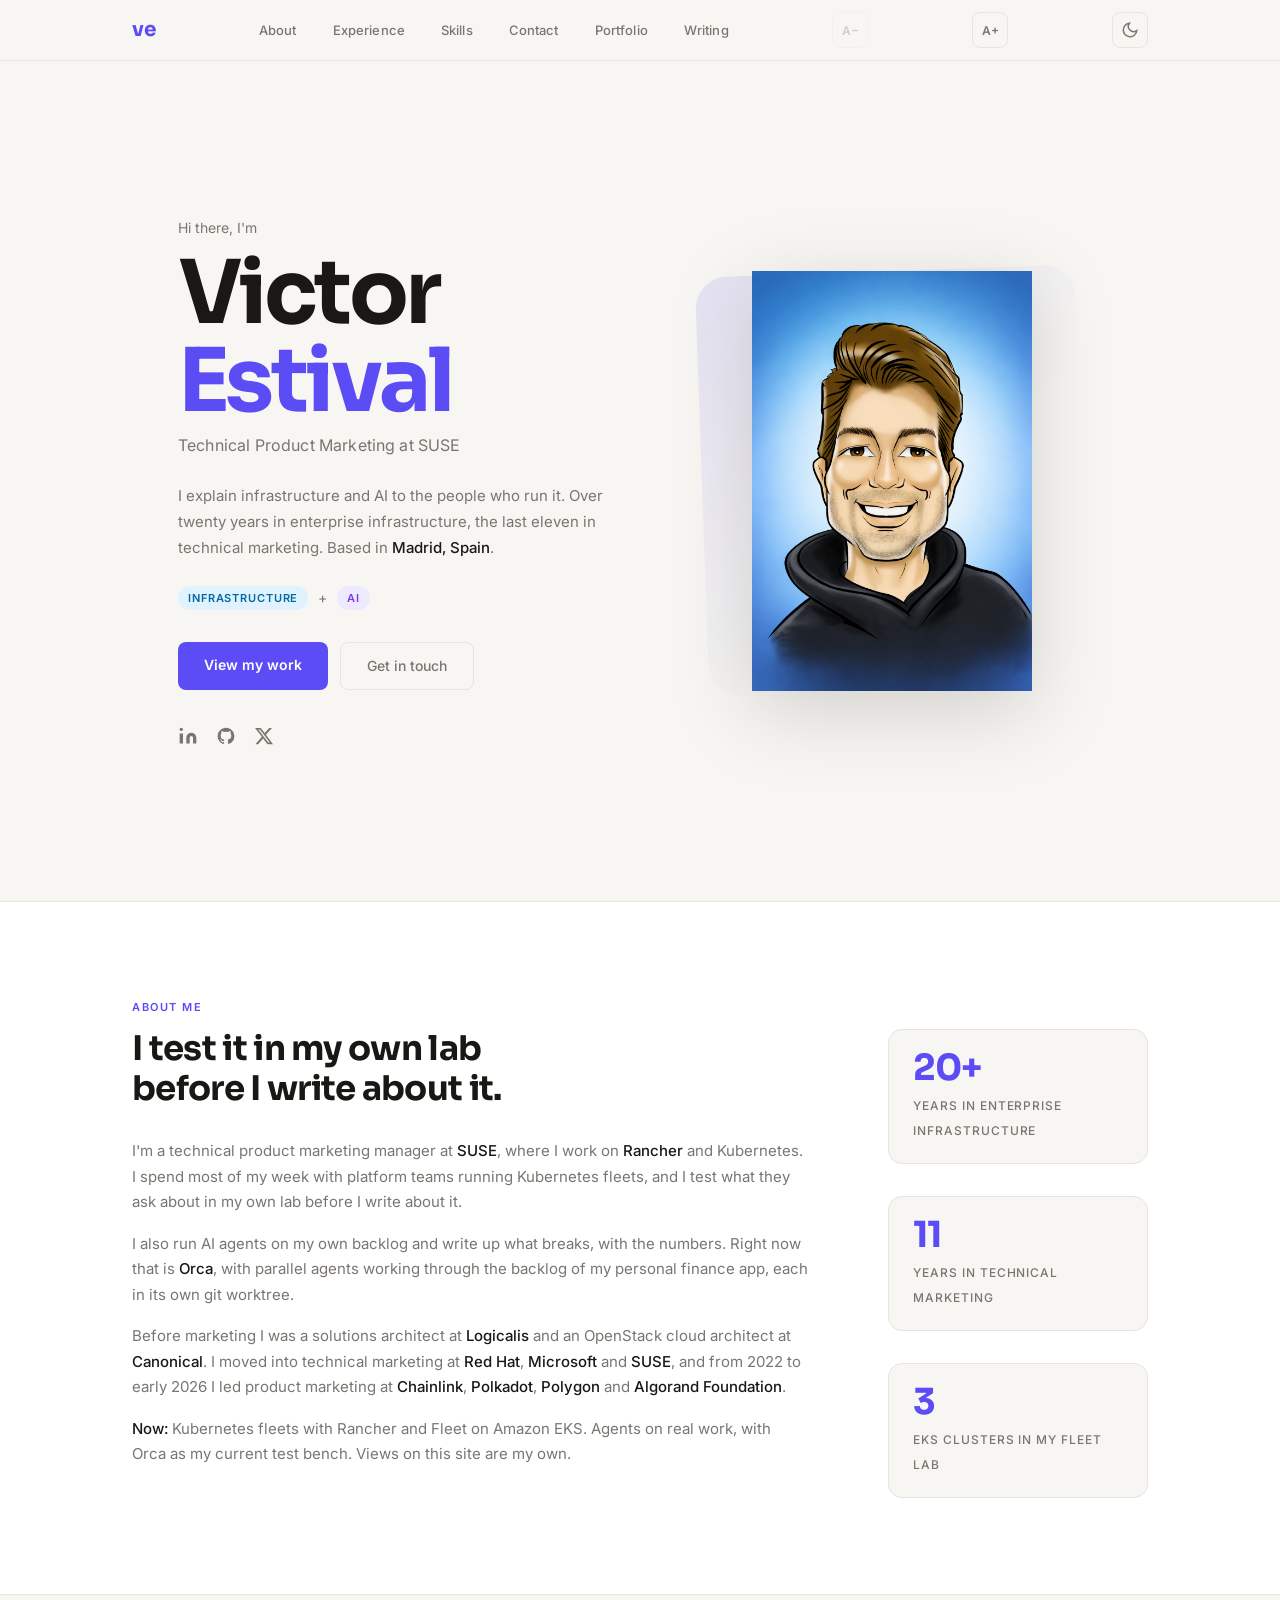
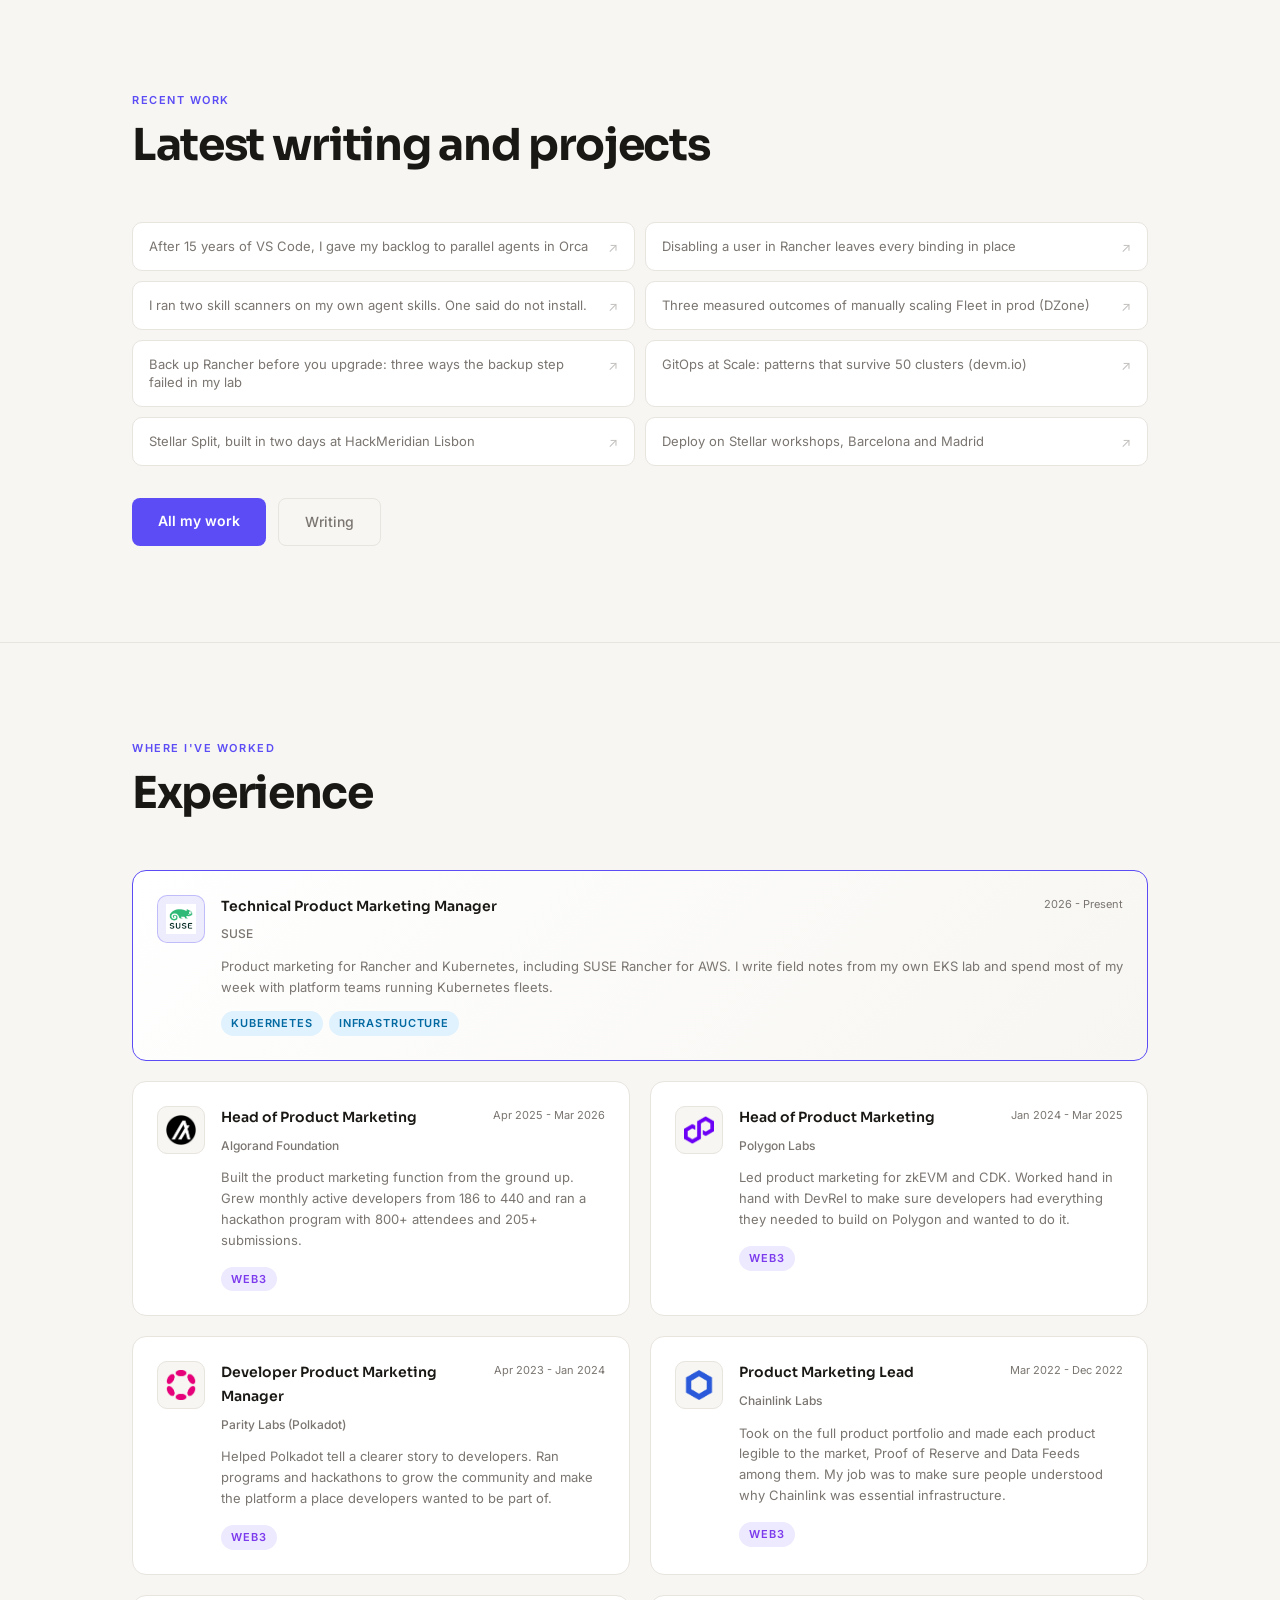
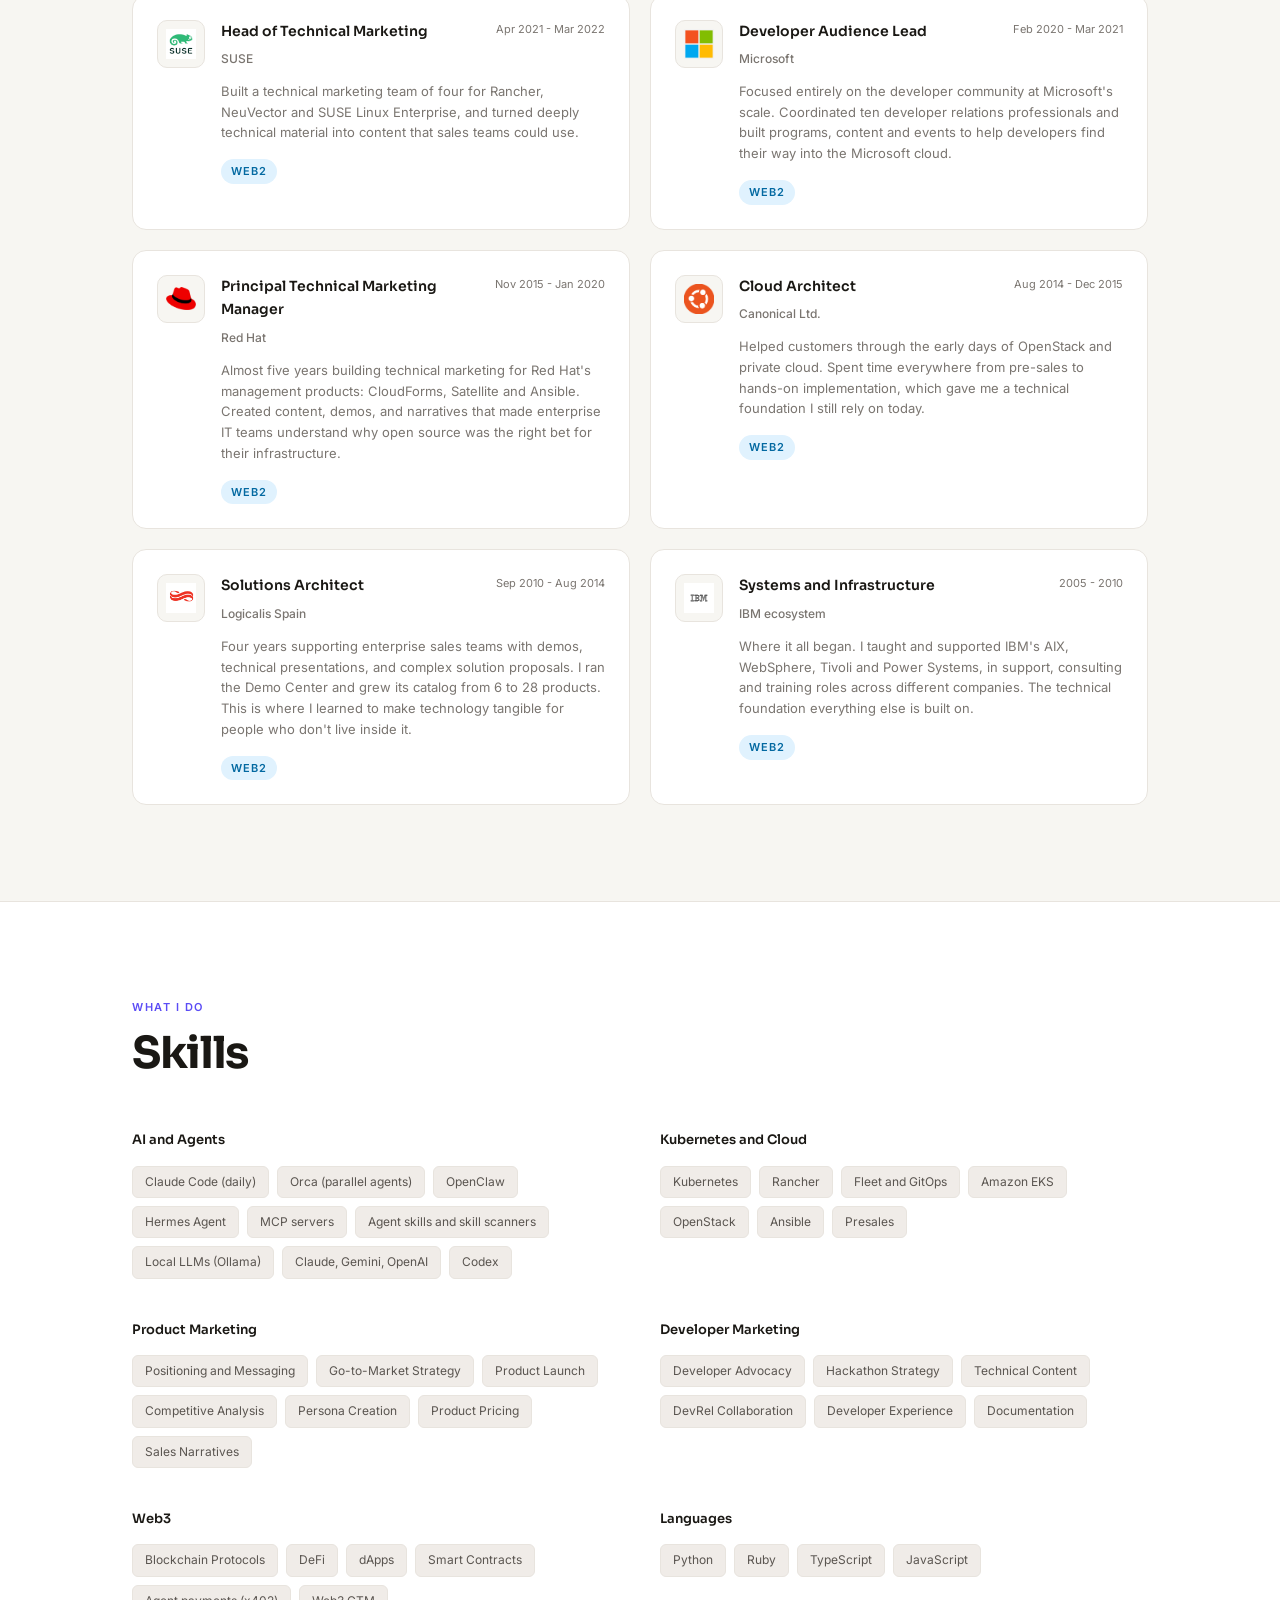
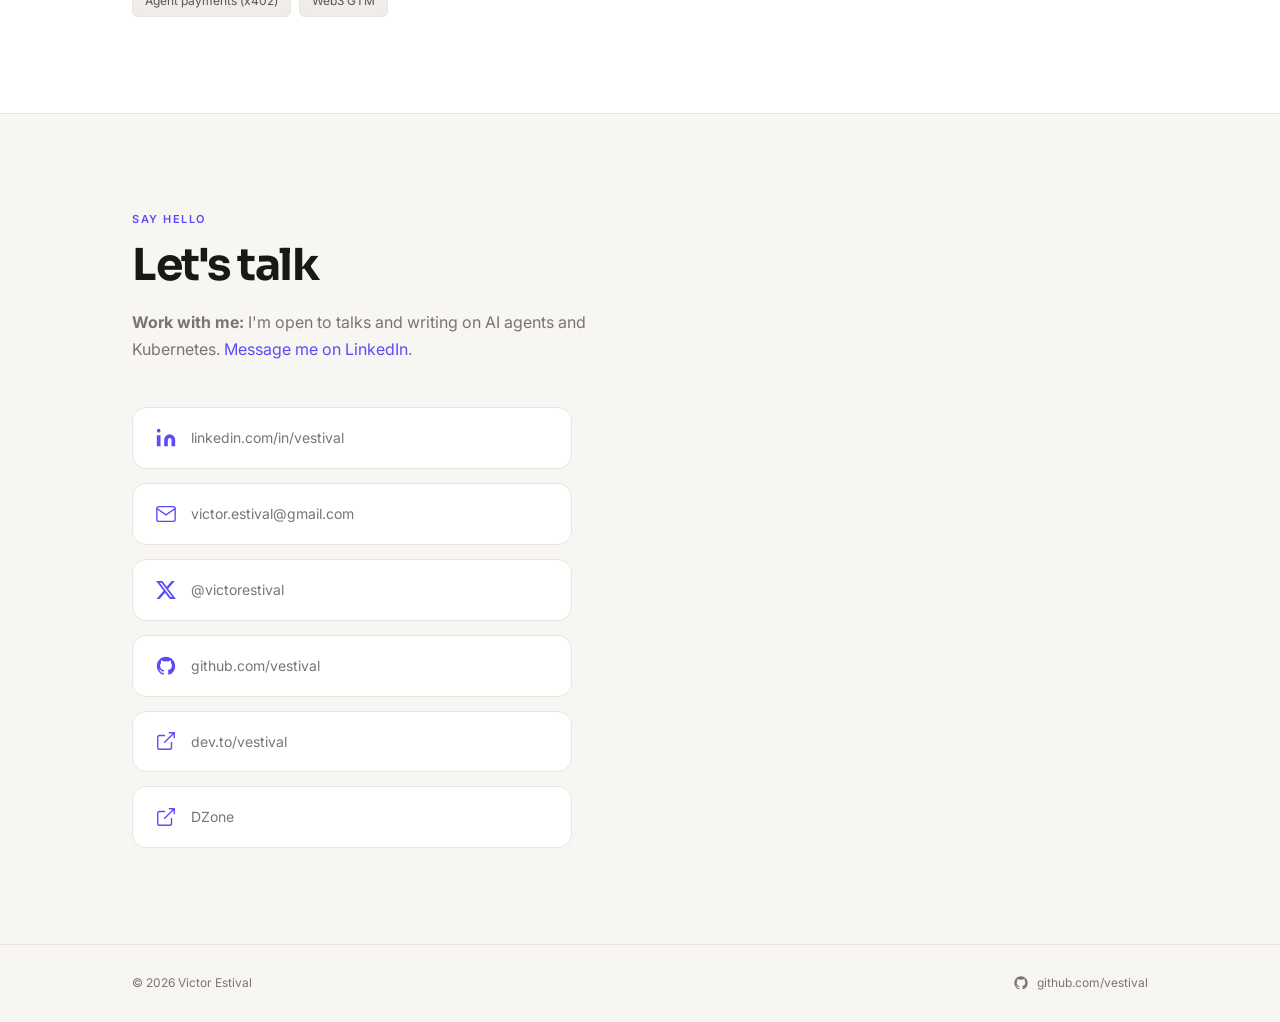
==== index.html @ 04a21288 "Restore the original design and change only the content index.html and portfolio.html go back to the" ====
<!DOCTYPE html>
<html lang="en" data-theme="light">
<head>
  <meta charset="UTF-8" />
  <meta name="viewport" content="width=device-width, initial-scale=1.0" />
  <title>Victor Estival: infrastructure and AI, explained</title>
  <meta name="description" content="I explain infrastructure and AI to the people who run it. Kubernetes fleets, AI agents on real work, and technical product marketing. Madrid." />
  <link rel="canonical" href="https://vestival.es/" />
  <meta property="og:type" content="website" />
  <meta property="og:site_name" content="Victor Estival" />
  <meta property="og:url" content="https://vestival.es/" />
  <meta property="og:title" content="Victor Estival: infrastructure and AI, explained" />
  <meta property="og:description" content="I explain infrastructure and AI to the people who run it. Kubernetes fleets, AI agents on real work, and technical product marketing." />
  <meta property="og:image" content="https://vestival.es/og.jpg" />
  <meta name="twitter:card" content="summary" />
  <meta name="twitter:site" content="@victorestival" />
  <meta name="twitter:creator" content="@victorestival" />
  <meta name="twitter:title" content="Victor Estival: infrastructure and AI, explained" />
  <meta name="twitter:description" content="I explain infrastructure and AI to the people who run it. Kubernetes fleets, AI agents on real work, and technical product marketing." />
  <meta name="twitter:image" content="https://vestival.es/og.jpg" />
  <link rel="alternate" type="application/rss+xml" title="Victor Estival, writing" href="https://vestival.es/feed.xml" />
  <link rel="preconnect" href="https://fonts.googleapis.com" />
  <link rel="preconnect" href="https://fonts.gstatic.com" crossorigin />
  <link href="https://fonts.googleapis.com/css2?family=Sora:wght@300;400;600;700&family=Inter:wght@300;400;500&display=swap" rel="stylesheet" />
  <link rel="icon" type="image/svg+xml" href="favicon.svg" />
  <link rel="stylesheet" href="style.css" />
  <script defer src="https://umami.vestival.es/script.js" data-website-id="8cd49a4f-4316-427f-9799-4610c2093880"></script>
</head>
<body>

  <!-- NAV -->
  <header>
    <nav class="container">
      <a href="/" class="nav-logo">ve</a>
      <ul>
        <li><a href="#about">About</a></li>
        <li><a href="#experience">Experience</a></li>
        <li><a href="#skills">Skills</a></li>
        <li><a href="#contact">Contact</a></li>
        <li><a href="portfolio.html">Portfolio</a></li>
        <li><a href="/writing/">Writing</a></li>
      </ul>
      <button class="font-toggle" id="fontDown" aria-label="Decrease font size">A−</button>
      <button class="font-toggle" id="fontUp" aria-label="Increase font size">A+</button>
      <button class="theme-toggle" id="themeToggle" aria-label="Toggle theme">
        <span class="icon-sun">
          <svg width="18" height="18" viewBox="0 0 24 24" fill="none" stroke="currentColor" stroke-width="2"><circle cx="12" cy="12" r="5"/><line x1="12" y1="1" x2="12" y2="3"/><line x1="12" y1="21" x2="12" y2="23"/><line x1="4.22" y1="4.22" x2="5.64" y2="5.64"/><line x1="18.36" y1="18.36" x2="19.78" y2="19.78"/><line x1="1" y1="12" x2="3" y2="12"/><line x1="21" y1="12" x2="23" y2="12"/><line x1="4.22" y1="19.78" x2="5.64" y2="18.36"/><line x1="18.36" y1="5.64" x2="19.78" y2="4.22"/></svg>
        </span>
        <span class="icon-moon">
          <svg width="18" height="18" viewBox="0 0 24 24" fill="none" stroke="currentColor" stroke-width="2"><path d="M21 12.79A9 9 0 1 1 11.21 3 7 7 0 0 0 21 12.79z"/></svg>
        </span>
      </button>
    </nav>
  </header>

  <!-- HERO -->
  <section id="hero">
    <div class="container hero-grid">
      <div class="hero-text">
        <p class="hero-greeting">Hi there, I'm</p>
        <h1>Victor<br><span>Estival</span></h1>
        <p class="hero-title">Technical Product Marketing at SUSE</p>
        <p class="hero-bio">
          I explain infrastructure and AI to the people who run it.
          Over twenty years in enterprise infrastructure, the last eleven in technical marketing.
          Based in <strong>Madrid, Spain</strong>.
        </p>
        <div class="hero-tags">
          <span class="pill web2">Infrastructure</span>
          <span class="pill-sep">+</span>
          <span class="pill web3">AI</span>
        </div>
        <div class="hero-cta">
          <a href="portfolio.html" class="btn-primary">View my work</a>
          <a href="#contact" class="btn-outline">Get in touch</a>
        </div>
        <div class="hero-social">
          <a href="https://www.linkedin.com/in/vestival" target="_blank" rel="noopener" aria-label="LinkedIn">
            <svg width="20" height="20" viewBox="0 0 24 24" fill="currentColor"><path d="M16 8a6 6 0 016 6v7h-4v-7a2 2 0 00-2-2 2 2 0 00-2 2v7h-4v-7a6 6 0 016-6zM2 9h4v12H2z"/><circle cx="4" cy="4" r="2"/></svg>
          </a>
          <a href="https://github.com/vestival" target="_blank" rel="noopener" aria-label="GitHub">
            <svg width="20" height="20" viewBox="0 0 24 24" fill="currentColor"><path d="M12 2C6.477 2 2 6.484 2 12.017c0 4.425 2.865 8.18 6.839 9.504.5.092.682-.217.682-.483 0-.237-.008-.868-.013-1.703-2.782.605-3.369-1.343-3.369-1.343-.454-1.158-1.11-1.466-1.11-1.466-.908-.62.069-.608.069-.608 1.003.07 1.531 1.032 1.531 1.032.892 1.53 2.341 1.088 2.91.832.092-.647.35-1.088.636-1.338-2.22-.253-4.555-1.113-4.555-4.951 0-1.093.39-1.988 1.029-2.688-.103-.253-.446-1.272.098-2.65 0 0 .84-.27 2.75 1.026A9.564 9.564 0 0112 6.844a9.59 9.59 0 012.504.337c1.909-1.296 2.747-1.027 2.747-1.027.546 1.379.202 2.398.1 2.651.64.7 1.028 1.595 1.028 2.688 0 3.848-2.339 4.695-4.566 4.943.359.309.678.92.678 1.855 0 1.338-.012 2.419-.012 2.747 0 .268.18.58.688.482A10.02 10.02 0 0022 12.017C22 6.484 17.522 2 12 2z"/></svg>
          </a>
          <a href="https://x.com/victorestival" target="_blank" rel="noopener" aria-label="Twitter/X">
            <svg width="20" height="20" viewBox="0 0 24 24" fill="currentColor"><path d="M18.244 2.25h3.308l-7.227 8.26 8.502 11.24H16.17l-5.214-6.817L4.99 21.75H1.68l7.73-8.835L1.254 2.25H8.08l4.713 6.231zm-1.161 17.52h1.833L7.084 4.126H5.117z"/></svg>
          </a>
        </div>
      </div>
      <div class="hero-image">
        <div class="avatar-wrap">
          <img src="victor.png" alt="Victor Estival illustration" />
        </div>
      </div>
    </div>
  </section>

  <!-- ABOUT -->
  <section id="about">
    <div class="container">
      <p class="section-label">About me</p>
      <div class="about-grid">
        <div class="about-main">
          <h2>I test it in my own lab<br>before I write about it.</h2>
          <p>
            I'm a technical product marketing manager at <strong>SUSE</strong>, where I work on
            <strong>Rancher</strong> and Kubernetes. I spend most of my week with platform teams running
            Kubernetes fleets, and I test what they ask about in my own lab before I write about it.
          </p>
          <p>
            I also run AI agents on my own backlog and write up what breaks, with the numbers. Right now
            that is <strong>Orca</strong>, with parallel agents working through the backlog of my personal
            finance app, each in its own git worktree.
          </p>
          <p>
            Before marketing I was a solutions architect at <strong>Logicalis</strong> and an OpenStack cloud
            architect at <strong>Canonical</strong>. I moved into technical marketing at <strong>Red Hat</strong>,
            <strong>Microsoft</strong> and <strong>SUSE</strong>, and from 2022 to early 2026 I led product marketing
            at <strong>Chainlink</strong>, <strong>Polkadot</strong>, <strong>Polygon</strong> and
            <strong>Algorand Foundation</strong>.
          </p>
          <p>
            <strong>Now:</strong> Kubernetes fleets with Rancher and Fleet on Amazon EKS. Agents on real work,
            with Orca as my current test bench. Views on this site are my own.
          </p>
        </div>
        <div class="about-numbers">
          <div class="number-card">
            <span class="big-num">20+</span>
            <span class="num-label">Years in enterprise infrastructure</span>
          </div>
          <div class="number-card">
            <span class="big-num">11</span>
            <span class="num-label">Years in technical marketing</span>
          </div>
          <div class="number-card">
            <span class="big-num">3</span>
            <span class="num-label">EKS clusters in my Fleet lab</span>
          </div>
        </div>
      </div>
    </div>
  </section>

  <!-- LATEST WORK -->
  <section id="latest" style="border-bottom: 1px solid var(--border);">
    <div class="container">
      <p class="section-label">Recent work</p>
      <h2 class="section-heading">Latest writing and projects</h2>
      <ul class="article-list">
        <li class="article-item">
          <a href="https://dev.to/vestival/after-15-years-of-vs-code-i-gave-my-backlog-to-parallel-agents-in-orca-2e45" target="_blank" rel="noopener">
            After 15 years of VS Code, I gave my backlog to parallel agents in Orca
            <span class="article-arrow">↗</span>
          </a>
        </li>
        <li class="article-item">
          <a href="https://dev.to/vestival/disabling-a-user-in-rancher-leaves-every-binding-in-place-remove-the-membership-if-you-mean-12c4" target="_blank" rel="noopener">
            Disabling a user in Rancher leaves every binding in place
            <span class="article-arrow">↗</span>
          </a>
        </li>
        <li class="article-item">
          <a href="https://dev.to/vestival/i-ran-two-skill-scanners-on-my-own-agent-skills-one-said-do-not-install-59hk" target="_blank" rel="noopener">
            I ran two skill scanners on my own agent skills. One said do not install.
            <span class="article-arrow">↗</span>
          </a>
        </li>
        <li class="article-item">
          <a href="https://dzone.com/articles/measured-outcomes-manually-scaling-fleet-prod" target="_blank" rel="noopener">
            Three measured outcomes of manually scaling Fleet in prod (DZone)
            <span class="article-arrow">↗</span>
          </a>
        </li>
        <li class="article-item">
          <a href="https://dev.to/vestival/back-up-rancher-before-you-upgrade-three-ways-the-backup-step-failed-in-my-2152-lab-5hih" target="_blank" rel="noopener">
            Back up Rancher before you upgrade: three ways the backup step failed in my lab
            <span class="article-arrow">↗</span>
          </a>
        </li>
        <li class="article-item">
          <a href="https://devm.io/devops/gitops-scale-kubernetes" target="_blank" rel="noopener">
            GitOps at Scale: patterns that survive 50 clusters (devm.io)
            <span class="article-arrow">↗</span>
          </a>
        </li>
        <li class="article-item">
          <a href="https://stellar-split-site.vercel.app" target="_blank" rel="noopener">
            Stellar Split, built in two days at HackMeridian Lisbon
            <span class="article-arrow">↗</span>
          </a>
        </li>
        <li class="article-item">
          <a href="https://github.com/vestival/stellar-workshop-spain" target="_blank" rel="noopener">
            Deploy on Stellar workshops, Barcelona and Madrid
            <span class="article-arrow">↗</span>
          </a>
        </li>
      </ul>
      <div class="hero-cta" style="margin: 32px 0 0;">
        <a href="portfolio.html" class="btn-primary">All my work</a>
        <a href="/writing/" class="btn-outline">Writing</a>
      </div>
    </div>
  </section>

  <!-- EXPERIENCE -->
  <section id="experience">
    <div class="container">
      <p class="section-label">Where I've worked</p>
      <h2 class="section-heading">Experience</h2>

      <div class="exp-grid">

        <!-- Current role -->
        <div class="exp-card exp-card--fractional">
          <div class="exp-logo">
            <img src="logos/suse.png" alt="SUSE"
              onerror="this.style.display='none';this.nextElementSibling.style.display='flex'" loading="lazy"/>
            <div class="logo-fb" style="display:none">SU</div>
          </div>
          <div class="exp-body">
            <div class="exp-top">
              <div>
                <h3>Technical Product Marketing Manager</h3>
                <span class="exp-company">SUSE</span>
              </div>
              <span class="exp-date">2026 - Present</span>
            </div>
            <p>Product marketing for Rancher and Kubernetes, including SUSE Rancher for AWS. I write field notes from my own EKS lab and spend most of my week with platform teams running Kubernetes fleets.</p>
            <div class="pill-row">
              <span class="pill web2">Kubernetes</span>
              <span class="pill web2">Infrastructure</span>
            </div>
          </div>
        </div>

        <!-- Web3 row 1 -->
        <div class="exp-card">
          <div class="exp-logo">
            <img src="logos/algorand.png" alt="Algorand Foundation"
              onerror="this.style.display='none';this.nextElementSibling.style.display='flex'" loading="lazy"/>
            <div class="logo-fb" style="display:none">AF</div>
          </div>
          <div class="exp-body">
            <div class="exp-top">
              <div>
                <h3>Head of Product Marketing</h3>
                <span class="exp-company">Algorand Foundation</span>
              </div>
              <span class="exp-date">Apr 2025 - Mar 2026</span>
            </div>
            <p>Built the product marketing function from the ground up. Grew monthly active developers from 186 to 440 and ran a hackathon program with 800+ attendees and 205+ submissions.</p>
            <span class="pill web3">Web3</span>
          </div>
        </div>

        <div class="exp-card">
          <div class="exp-logo">
            <img src="logos/polygon.png" alt="Polygon Labs"
              onerror="this.style.display='none';this.nextElementSibling.style.display='flex'" loading="lazy"/>
            <div class="logo-fb" style="display:none">PL</div>
          </div>
          <div class="exp-body">
            <div class="exp-top">
              <div>
                <h3>Head of Product Marketing</h3>
                <span class="exp-company">Polygon Labs</span>
              </div>
              <span class="exp-date">Jan 2024 - Mar 2025</span>
            </div>
            <p>Led product marketing for zkEVM and CDK. Worked hand in hand with DevRel to make sure developers had everything they needed to build on Polygon and wanted to do it.</p>
            <span class="pill web3">Web3</span>
          </div>
        </div>

        <!-- Web3 row 2 -->
        <div class="exp-card">
          <div class="exp-logo">
            <img src="logos/polkadot.png" alt="Parity Labs"
              onerror="this.style.display='none';this.nextElementSibling.style.display='flex'" loading="lazy"/>
            <div class="logo-fb" style="display:none">PK</div>
          </div>
          <div class="exp-body">
            <div class="exp-top">
              <div>
                <h3>Developer Product Marketing Manager</h3>
                <span class="exp-company">Parity Labs (Polkadot)</span>
              </div>
              <span class="exp-date">Apr 2023 - Jan 2024</span>
            </div>
            <p>Helped Polkadot tell a clearer story to developers. Ran programs and hackathons to grow the community and make the platform a place developers wanted to be part of.</p>
            <span class="pill web3">Web3</span>
          </div>
        </div>

        <div class="exp-card">
          <div class="exp-logo">
            <img src="logos/chainlink.png" alt="Chainlink Labs"
              onerror="this.style.display='none';this.nextElementSibling.style.display='flex'" loading="lazy"/>
            <div class="logo-fb" style="display:none">CL</div>
          </div>
          <div class="exp-body">
            <div class="exp-top">
              <div>
                <h3>Product Marketing Lead</h3>
                <span class="exp-company">Chainlink Labs</span>
              </div>
              <span class="exp-date">Mar 2022 - Dec 2022</span>
            </div>
            <p>Took on the full product portfolio and made each product legible to the market, Proof of Reserve and Data Feeds among them. My job was to make sure people understood why Chainlink was essential infrastructure.</p>
            <span class="pill web3">Web3</span>
          </div>
        </div>

        <!-- Web2 row 1 -->
        <div class="exp-card">
          <div class="exp-logo">
            <img src="logos/suse.png" alt="SUSE"
              onerror="this.style.display='none';this.nextElementSibling.style.display='flex'" loading="lazy"/>
            <div class="logo-fb" style="display:none">SU</div>
          </div>
          <div class="exp-body">
            <div class="exp-top">
              <div>
                <h3>Head of Technical Marketing</h3>
                <span class="exp-company">SUSE</span>
              </div>
              <span class="exp-date">Apr 2021 - Mar 2022</span>
            </div>
            <p>Built a technical marketing team of four for Rancher, NeuVector and SUSE Linux Enterprise, and turned deeply technical material into content that sales teams could use.</p>
            <span class="pill web2">Web2</span>
          </div>
        </div>

        <div class="exp-card">
          <div class="exp-logo">
            <img src="logos/microsoft.png" alt="Microsoft"
              onerror="this.style.display='none';this.nextElementSibling.style.display='flex'" loading="lazy"/>
            <div class="logo-fb" style="display:none">MS</div>
          </div>
          <div class="exp-body">
            <div class="exp-top">
              <div>
                <h3>Developer Audience Lead</h3>
                <span class="exp-company">Microsoft</span>
              </div>
              <span class="exp-date">Feb 2020 - Mar 2021</span>
            </div>
            <p>Focused entirely on the developer community at Microsoft's scale. Coordinated ten developer relations professionals and built programs, content and events to help developers find their way into the Microsoft cloud.</p>
            <span class="pill web2">Web2</span>
          </div>
        </div>

        <!-- Web2 row 2 -->
        <div class="exp-card">
          <div class="exp-logo">
            <img src="logos/redhat.png" alt="Red Hat"
              onerror="this.style.display='none';this.nextElementSibling.style.display='flex'" loading="lazy"/>
            <div class="logo-fb" style="display:none">RH</div>
          </div>
          <div class="exp-body">
            <div class="exp-top">
              <div>
                <h3>Principal Technical Marketing Manager</h3>
                <span class="exp-company">Red Hat</span>
              </div>
              <span class="exp-date">Nov 2015 - Jan 2020</span>
            </div>
            <p>Almost five years building technical marketing for Red Hat's management products: CloudForms, Satellite and Ansible. Created content, demos, and narratives that made enterprise IT teams understand why open source was the right bet for their infrastructure.</p>
            <span class="pill web2">Web2</span>
          </div>
        </div>

        <div class="exp-card">
          <div class="exp-logo">
            <img src="logos/canonical.png" alt="Canonical"
              onerror="this.style.display='none';this.nextElementSibling.style.display='flex'" loading="lazy"/>
            <div class="logo-fb" style="display:none">CA</div>
          </div>
          <div class="exp-body">
            <div class="exp-top">
              <div>
                <h3>Cloud Architect</h3>
                <span class="exp-company">Canonical Ltd.</span>
              </div>
              <span class="exp-date">Aug 2014 - Dec 2015</span>
            </div>
            <p>Helped customers through the early days of OpenStack and private cloud. Spent time everywhere from pre-sales to hands-on implementation, which gave me a technical foundation I still rely on today.</p>
            <span class="pill web2">Web2</span>
          </div>
        </div>

        <!-- Logicalis card -->
        <div class="exp-card">
          <div class="exp-logo">
            <img src="logos/logicalis.png" alt="Logicalis"
              onerror="this.style.display='none';this.nextElementSibling.style.display='flex'" loading="lazy"/>
            <div class="logo-fb" style="display:none">LG</div>
          </div>
          <div class="exp-body">
            <div class="exp-top">
              <div>
                <h3>Solutions Architect</h3>
                <span class="exp-company">Logicalis Spain</span>
              </div>
              <span class="exp-date">Sep 2010 - Aug 2014</span>
            </div>
            <p>Four years supporting enterprise sales teams with demos, technical presentations, and complex solution proposals. I ran the Demo Center and grew its catalog from 6 to 28 products. This is where I learned to make technology tangible for people who don't live inside it.</p>
            <span class="pill web2">Web2</span>
          </div>
        </div>

        <!-- IBM early career card -->
        <div class="exp-card">
          <div class="exp-logo">
            <img src="logos/ibm.svg" alt="IBM"
              onerror="this.style.display='none';this.nextElementSibling.style.display='flex'" loading="lazy"/>
            <div class="logo-fb" style="display:none">IBM</div>
          </div>
          <div class="exp-body">
            <div class="exp-top">
              <div>
                <h3>Systems and Infrastructure</h3>
                <span class="exp-company">IBM ecosystem</span>
              </div>
              <span class="exp-date">2005 - 2010</span>
            </div>
            <p>Where it all began. I taught and supported IBM's AIX, WebSphere, Tivoli and Power Systems, in support, consulting and training roles across different companies. The technical foundation everything else is built on.</p>
            <span class="pill web2">Web2</span>
          </div>
        </div>

      </div>
    </div>
  </section>

  <!-- SKILLS -->
  <section id="skills">
    <div class="container">
      <p class="section-label">What I do</p>
      <h2 class="section-heading">Skills</h2>
      <div class="skills-grid">
        <div class="skill-block">
          <h4>AI and Agents</h4>
          <div class="tags">
            <span>Claude Code (daily)</span>
            <span>Orca (parallel agents)</span>
            <span>OpenClaw</span>
            <span>Hermes Agent</span>
            <span>MCP servers</span>
            <span>Agent skills and skill scanners</span>
            <span>Local LLMs (Ollama)</span>
            <span>Claude, Gemini, OpenAI</span>
            <span>Codex</span>
          </div>
        </div>
        <div class="skill-block">
          <h4>Kubernetes and Cloud</h4>
          <div class="tags">
            <span>Kubernetes</span>
            <span>Rancher</span>
            <span>Fleet and GitOps</span>
            <span>Amazon EKS</span>
            <span>OpenStack</span>
            <span>Ansible</span>
            <span>Presales</span>
          </div>
        </div>
        <div class="skill-block">
          <h4>Product Marketing</h4>
          <div class="tags">
            <span>Positioning and Messaging</span>
            <span>Go-to-Market Strategy</span>
            <span>Product Launch</span>
            <span>Competitive Analysis</span>
            <span>Persona Creation</span>
            <span>Product Pricing</span>
            <span>Sales Narratives</span>
          </div>
        </div>
        <div class="skill-block">
          <h4>Developer Marketing</h4>
          <div class="tags">
            <span>Developer Advocacy</span>
            <span>Hackathon Strategy</span>
            <span>Technical Content</span>
            <span>DevRel Collaboration</span>
            <span>Developer Experience</span>
            <span>Documentation</span>
          </div>
        </div>
        <div class="skill-block">
          <h4>Web3</h4>
          <div class="tags">
            <span>Blockchain Protocols</span>
            <span>DeFi</span>
            <span>dApps</span>
            <span>Smart Contracts</span>
            <span>Agent payments (x402)</span>
            <span>Web3 GTM</span>
          </div>
        </div>
        <div class="skill-block">
          <h4>Languages</h4>
          <div class="tags">
            <span>Python</span>
            <span>Ruby</span>
            <span>TypeScript</span>
            <span>JavaScript</span>
          </div>
        </div>
      </div>
    </div>
  </section>

  <!-- CONTACT -->
  <section id="contact">
    <div class="container">
      <p class="section-label">Say hello</p>
      <h2 class="section-heading">Let's talk</h2>
      <p class="contact-sub"><strong>Work with me:</strong> I'm open to talks and writing on AI agents and Kubernetes. <a href="https://www.linkedin.com/in/vestival" target="_blank" rel="noopener" style="color: var(--accent);">Message me on LinkedIn</a>.</p>
      <div class="contact-cards">
        <a href="https://www.linkedin.com/in/vestival" target="_blank" rel="noopener" class="contact-card">
          <svg width="22" height="22" viewBox="0 0 24 24" fill="currentColor"><path d="M16 8a6 6 0 016 6v7h-4v-7a2 2 0 00-2-2 2 2 0 00-2 2v7h-4v-7a6 6 0 016-6zM2 9h4v12H2z"/><circle cx="4" cy="4" r="2"/></svg>
          <span>linkedin.com/in/vestival</span>
        </a>
        <a href="mailto:victor.estival@gmail.com" class="contact-card">
          <svg width="22" height="22" viewBox="0 0 24 24" fill="none" stroke="currentColor" stroke-width="1.5"><path d="M4 4h16c1.1 0 2 .9 2 2v12c0 1.1-.9 2-2 2H4c-1.1 0-2-.9-2-2V6c0-1.1.9-2 2-2z"/><polyline points="22,6 12,13 2,6"/></svg>
          <span>victor.estival@gmail.com</span>
        </a>
        <a href="https://x.com/victorestival" target="_blank" rel="noopener" class="contact-card">
          <svg width="22" height="22" viewBox="0 0 24 24" fill="currentColor"><path d="M18.244 2.25h3.308l-7.227 8.26 8.502 11.24H16.17l-5.214-6.817L4.99 21.75H1.68l7.73-8.835L1.254 2.25H8.08l4.713 6.231zm-1.161 17.52h1.833L7.084 4.126H5.117z"/></svg>
          <span>@victorestival</span>
        </a>
        <a href="https://github.com/vestival" target="_blank" rel="noopener" class="contact-card">
          <svg width="22" height="22" viewBox="0 0 24 24" fill="currentColor"><path d="M12 2C6.477 2 2 6.484 2 12.017c0 4.425 2.865 8.18 6.839 9.504.5.092.682-.217.682-.483 0-.237-.008-.868-.013-1.703-2.782.605-3.369-1.343-3.369-1.343-.454-1.158-1.11-1.466-1.11-1.466-.908-.62.069-.608.069-.608 1.003.07 1.531 1.032 1.531 1.032.892 1.53 2.341 1.088 2.91.832.092-.647.35-1.088.636-1.338-2.22-.253-4.555-1.113-4.555-4.951 0-1.093.39-1.988 1.029-2.688-.103-.253-.446-1.272.098-2.65 0 0 .84-.27 2.75 1.026A9.564 9.564 0 0112 6.844a9.59 9.59 0 012.504.337c1.909-1.296 2.747-1.027 2.747-1.027.546 1.379.202 2.398.1 2.651.64.7 1.028 1.595 1.028 2.688 0 3.848-2.339 4.695-4.566 4.943.359.309.678.92.678 1.855 0 1.338-.012 2.419-.012 2.747 0 .268.18.58.688.482A10.02 10.02 0 0022 12.017C22 6.484 17.522 2 12 2z"/></svg>
          <span>github.com/vestival</span>
        </a>
        <a href="https://dev.to/vestival" target="_blank" rel="noopener" class="contact-card">
          <svg width="22" height="22" viewBox="0 0 24 24" fill="none" stroke="currentColor" stroke-width="1.5"><path d="M18 13v6a2 2 0 01-2 2H5a2 2 0 01-2-2V8a2 2 0 012-2h6M15 3h6v6M10 14L21 3"/></svg>
          <span>dev.to/vestival</span>
        </a>
        <a href="https://dzone.com/users/3052024/vestival.html" target="_blank" rel="noopener" class="contact-card">
          <svg width="22" height="22" viewBox="0 0 24 24" fill="none" stroke="currentColor" stroke-width="1.5"><path d="M18 13v6a2 2 0 01-2 2H5a2 2 0 01-2-2V8a2 2 0 012-2h6M15 3h6v6M10 14L21 3"/></svg>
          <span>DZone</span>
        </a>
      </div>
    </div>
  </section>

  <footer>
    <div class="container">
      <span>&copy; 2026 Victor Estival</span>
      <a href="https://github.com/vestival" target="_blank" rel="noopener" class="footer-github">
        <svg width="16" height="16" viewBox="0 0 24 24" fill="currentColor"><path d="M12 2C6.477 2 2 6.484 2 12.017c0 4.425 2.865 8.18 6.839 9.504.5.092.682-.217.682-.483 0-.237-.008-.868-.013-1.703-2.782.605-3.369-1.343-3.369-1.343-.454-1.158-1.11-1.466-1.11-1.466-.908-.62.069-.608.069-.608 1.003.07 1.531 1.032 1.531 1.032.892 1.53 2.341 1.088 2.91.832.092-.647.35-1.088.636-1.338-2.22-.253-4.555-1.113-4.555-4.951 0-1.093.39-1.988 1.029-2.688-.103-.253-.446-1.272.098-2.65 0 0 .84-.27 2.75 1.026A9.564 9.564 0 0112 6.844a9.59 9.59 0 012.504.337c1.909-1.296 2.747-1.027 2.747-1.027.546 1.379.202 2.398.1 2.651.64.7 1.028 1.595 1.028 2.688 0 3.848-2.339 4.695-4.566 4.943.359.309.678.92.678 1.855 0 1.338-.012 2.419-.012 2.747 0 .268.18.58.688.482A10.02 10.02 0 0022 12.017C22 6.484 17.522 2 12 2z"/></svg>
        github.com/vestival
      </a>
    </div>
  </footer>

  <script>
    const html = document.documentElement;

    // Theme
    const toggle = document.getElementById('themeToggle');
    const savedTheme = localStorage.getItem('theme') || 'light';
    html.setAttribute('data-theme', savedTheme);
    toggle.addEventListener('click', () => {
      const next = html.getAttribute('data-theme') === 'dark' ? 'light' : 'dark';
      html.setAttribute('data-theme', next);
      localStorage.setItem('theme', next);
    });

    // Font size – 100% to 300% in 25% steps
    const ZOOM_LEVELS = [1, 1.25, 1.5, 1.75, 2.0, 2.25, 2.5, 2.75, 3.0];
    let zoomIndex = parseInt(localStorage.getItem('font-level') || '0', 10);
    const fontDown = document.getElementById('fontDown');
    const fontUp   = document.getElementById('fontUp');
    function applyZoom() {
      document.body.style.zoom = ZOOM_LEVELS[zoomIndex];
      localStorage.setItem('font-level', zoomIndex);
      fontDown.disabled = zoomIndex === 0;
      fontUp.disabled   = zoomIndex === ZOOM_LEVELS.length - 1;
    }
    applyZoom();
    fontDown.addEventListener('click', () => { if (zoomIndex > 0) { zoomIndex--; applyZoom(); } });
    fontUp.addEventListener('click',   () => { if (zoomIndex < ZOOM_LEVELS.length - 1) { zoomIndex++; applyZoom(); } });
  </script>

</body>
</html>
---- style.css ----
/* ── Reset ─────────────────────────────────────────────────────── */
*, *::before, *::after { box-sizing: border-box; margin: 0; padding: 0; }
html { scroll-behavior: smooth; }
img { display: block; max-width: 100%; }
a { text-decoration: none; color: inherit; }

/* ── Tokens ────────────────────────────────────────────────────── */
:root {
  --font-display: 'Sora', sans-serif;
  --font-body:    'Inter', sans-serif;
  --radius:       14px;
  --max-w:        1080px;
  --transition:   0.25s ease;
}

/* Light theme */
[data-theme="light"] {
  --bg:           #f7f6f2;
  --bg-card:      #ffffff;
  --bg-nav:       rgba(247, 246, 242, 0.88);
  --border:       #e8e4de;
  --text:         #1a1814;
  --text-muted:   #7a7570;
  --accent:       #5b4cf5;
  --web3-color:   #7c3aed;
  --web3-bg:      #ede9fe;
  --web2-color:   #0369a1;
  --web2-bg:      #e0f2fe;
  --tag-bg:       #f0ece8;
  --tag-text:     #5a5550;
}

/* Dark theme */
[data-theme="dark"] {
  --bg:           #111110;
  --bg-card:      #1c1b19;
  --bg-nav:       rgba(17, 17, 16, 0.88);
  --border:       #2e2c28;
  --text:         #f0ede8;
  --text-muted:   #8a8580;
  --accent:       #7c6af7;
  --web3-color:   #a78bfa;
  --web3-bg:      #2e1f5e;
  --web2-color:   #38bdf8;
  --web2-bg:      #082f49;
  --tag-bg:       #252320;
  --tag-text:     #a09890;
}

/* ── Base ──────────────────────────────────────────────────────── */
body {
  font-family: var(--font-body);
  background: var(--bg);
  color: var(--text);
  font-size: 15px;
  line-height: 1.7;
  -webkit-font-smoothing: antialiased;
  transition: background var(--transition), color var(--transition);
}

.container {
  max-width: var(--max-w);
  margin: 0 auto;
  padding: 0 32px;
}

section { padding: 96px 0; }

/* ── Header / Nav ──────────────────────────────────────────────── */
header {
  position: sticky;
  top: 0;
  z-index: 100;
  background: var(--bg-nav);
  backdrop-filter: blur(16px);
  border-bottom: 1px solid var(--border);
  transition: background var(--transition);
}

header nav {
  display: flex;
  align-items: center;
  justify-content: space-between;
  height: 60px;
}

.nav-logo {
  font-family: var(--font-display);
  font-weight: 700;
  font-size: 20px;
  color: var(--accent);
  letter-spacing: -0.02em;
}

header ul {
  list-style: none;
  display: flex;
  gap: 36px;
}

header ul a {
  font-size: 13px;
  font-weight: 500;
  color: var(--text-muted);
  transition: color var(--transition);
  letter-spacing: 0.01em;
}
header ul a:hover { color: var(--text); }

.font-toggle {
  background: none;
  border: 1px solid var(--border);
  border-radius: 8px;
  width: 36px;
  height: 36px;
  display: flex;
  align-items: center;
  justify-content: center;
  cursor: pointer;
  color: var(--text-muted);
  font-family: var(--font-body);
  font-size: 12px;
  font-weight: 600;
  transition: color var(--transition), border-color var(--transition);
  letter-spacing: 0;
}
.font-toggle:hover { color: var(--text); border-color: var(--text-muted); }

.font-toggle:disabled { opacity: 0.3; cursor: not-allowed; }

.theme-toggle {
  background: none;
  border: 1px solid var(--border);
  border-radius: 8px;
  width: 36px;
  height: 36px;
  display: flex;
  align-items: center;
  justify-content: center;
  cursor: pointer;
  color: var(--text-muted);
  transition: color var(--transition), border-color var(--transition);
}
.theme-toggle:hover { color: var(--text); border-color: var(--text-muted); }

[data-theme="light"] .icon-moon { display: flex; }
[data-theme="light"] .icon-sun  { display: none; }
[data-theme="dark"]  .icon-sun  { display: flex; }
[data-theme="dark"]  .icon-moon { display: none; }

/* ── Pills ─────────────────────────────────────────────────────── */
.pill {
  display: inline-block;
  font-size: 11px;
  font-weight: 600;
  letter-spacing: 0.08em;
  text-transform: uppercase;
  padding: 3px 10px;
  border-radius: 100px;
}
.pill.web3 { background: var(--web3-bg); color: var(--web3-color); }
.pill.web2 { background: var(--web2-bg); color: var(--web2-color); }
.pill-sep  { color: var(--text-muted); font-size: 14px; margin: 0 4px; }
.pill-row  { display: flex; gap: 6px; flex-wrap: wrap; }

/* ── Hero ──────────────────────────────────────────────────────── */
#hero {
  min-height: calc(100vh - 60px);
  display: flex;
  align-items: center;
  padding: 60px 0;
}

.hero-grid {
  display: grid;
  grid-template-columns: 1fr 420px;
  gap: 64px;
  align-items: center;
}

.hero-greeting {
  font-size: 14px;
  color: var(--text-muted);
  margin-bottom: 10px;
  font-weight: 400;
}

.hero-text h1 {
  font-family: var(--font-display);
  font-size: clamp(52px, 8vw, 88px);
  font-weight: 700;
  line-height: 1;
  letter-spacing: -0.04em;
  margin-bottom: 6px;
}

.hero-text h1 span {
  color: var(--accent);
}

.hero-title {
  font-size: 16px;
  font-weight: 400;
  color: var(--text-muted);
  margin-bottom: 24px;
  letter-spacing: 0.01em;
}

.hero-bio {
  font-size: 15px;
  color: var(--text-muted);
  max-width: 440px;
  margin-bottom: 24px;
  line-height: 1.75;
}
.hero-bio strong { color: var(--text); font-weight: 500; }

.hero-tags {
  display: flex;
  align-items: center;
  gap: 6px;
  margin-bottom: 32px;
}

.hero-cta {
  display: flex;
  gap: 12px;
  margin-bottom: 36px;
}

.btn-primary {
  padding: 11px 26px;
  background: var(--accent);
  color: #fff;
  border-radius: 8px;
  font-size: 14px;
  font-weight: 600;
  font-family: var(--font-body);
  transition: opacity var(--transition);
}
.btn-primary:hover { opacity: 0.85; }

.btn-outline {
  padding: 11px 26px;
  border: 1px solid var(--border);
  border-radius: 8px;
  font-size: 14px;
  font-weight: 500;
  color: var(--text-muted);
  transition: border-color var(--transition), color var(--transition);
}
.btn-outline:hover { border-color: var(--text-muted); color: var(--text); }

.hero-social {
  display: flex;
  gap: 18px;
}
.hero-social a {
  color: var(--text-muted);
  transition: color var(--transition);
  display: flex;
}
.hero-social a:hover { color: var(--text); }

/* Avatar */
.hero-image { display: flex; justify-content: center; }

.avatar-wrap {
  position: relative;
  width: 380px;
  height: 420px;
}

.avatar-wrap::before {
  content: '';
  position: absolute;
  inset: 0;
  background: linear-gradient(135deg, var(--accent) 0%, transparent 60%);
  border-radius: 32px;
  opacity: 0.12;
  transform: rotate(-2deg);
}

.avatar-wrap img {
  position: relative;
  width: 100%;
  height: 100%;
  object-fit: contain;
  object-position: bottom;
  border-radius: 24px;
  filter: drop-shadow(0 20px 40px rgba(0,0,0,0.15));
}

/* ── Section labels ────────────────────────────────────────────── */
.section-label {
  font-size: 11px;
  font-weight: 600;
  text-transform: uppercase;
  letter-spacing: 0.14em;
  color: var(--accent);
  margin-bottom: 12px;
}

.section-heading {
  font-family: var(--font-display);
  font-size: clamp(30px, 4vw, 44px);
  font-weight: 700;
  letter-spacing: -0.03em;
  margin-bottom: 52px;
  line-height: 1.1;
}

/* ── About ─────────────────────────────────────────────────────── */
#about { background: var(--bg-card); border-top: 1px solid var(--border); border-bottom: 1px solid var(--border); }

.about-grid {
  display: grid;
  grid-template-columns: 1fr 260px;
  gap: 80px;
  align-items: start;
}

.about-main h2 {
  font-family: var(--font-display);
  font-size: clamp(24px, 3vw, 34px);
  font-weight: 700;
  letter-spacing: -0.02em;
  line-height: 1.2;
  margin-bottom: 28px;
}

.about-main p {
  color: var(--text-muted);
  margin-bottom: 16px;
  font-size: 15px;
}
.about-main p:last-child { margin-bottom: 0; }
.about-main strong { color: var(--text); font-weight: 500; }

.about-numbers {
  display: flex;
  flex-direction: column;
  gap: 32px;
}

.number-card {
  padding: 20px 24px;
  background: var(--bg);
  border: 1px solid var(--border);
  border-radius: var(--radius);
}

.big-num {
  display: block;
  font-family: var(--font-display);
  font-size: 36px;
  font-weight: 700;
  letter-spacing: -0.03em;
  color: var(--accent);
  line-height: 1;
  margin-bottom: 6px;
}

.num-label {
  font-size: 12px;
  color: var(--text-muted);
  text-transform: uppercase;
  letter-spacing: 0.08em;
  font-weight: 500;
}

/* ── Experience ────────────────────────────────────────────────── */
.exp-grid {
  display: grid;
  grid-template-columns: 1fr 1fr;
  gap: 20px;
}

.exp-card {
  display: flex;
  gap: 16px;
  padding: 24px;
  background: var(--bg-card);
  border: 1px solid var(--border);
  border-radius: var(--radius);
  transition: border-color var(--transition);
}
.exp-card:hover { border-color: var(--accent); }

.exp-logo {
  width: 48px;
  height: 48px;
  flex-shrink: 0;
  border-radius: 10px;
  background: var(--bg);
  border: 1px solid var(--border);
  display: flex;
  align-items: center;
  justify-content: center;
  overflow: hidden;
}

.exp-logo img {
  width: 100%;
  height: 100%;
  object-fit: contain;
  padding: 8px;
}

.logo-fb {
  font-size: 12px;
  font-weight: 700;
  color: var(--text-muted);
  letter-spacing: 0.04em;
}

.exp-body { flex: 1; min-width: 0; }

.exp-top {
  display: flex;
  justify-content: space-between;
  align-items: flex-start;
  gap: 12px;
  margin-bottom: 10px;
}

.exp-body h3 {
  font-size: 14px;
  font-weight: 600;
  color: var(--text);
  margin-bottom: 2px;
  font-family: var(--font-display);
}

.exp-company {
  font-size: 12px;
  color: var(--text-muted);
  font-weight: 500;
}

.exp-date {
  font-size: 11px;
  color: var(--text-muted);
  white-space: nowrap;
  flex-shrink: 0;
}

.exp-body p {
  font-size: 13px;
  color: var(--text-muted);
  line-height: 1.6;
  margin-bottom: 14px;
}

/* ── Skills ────────────────────────────────────────────────────── */
#skills { background: var(--bg-card); border-top: 1px solid var(--border); border-bottom: 1px solid var(--border); }

.skills-grid {
  display: grid;
  grid-template-columns: 1fr 1fr;
  gap: 40px;
}

.skill-block h4 {
  font-size: 13px;
  font-weight: 600;
  color: var(--text);
  margin-bottom: 14px;
  font-family: var(--font-display);
}

.tags {
  display: flex;
  flex-wrap: wrap;
  gap: 8px;
}

.tags span {
  font-size: 12px;
  padding: 5px 12px;
  background: var(--tag-bg);
  color: var(--tag-text);
  border-radius: 6px;
  font-weight: 400;
  border: 1px solid var(--border);
}

/* ── Contact ───────────────────────────────────────────────────── */
.contact-sub {
  color: var(--text-muted);
  font-size: 16px;
  max-width: 480px;
  margin-bottom: 44px;
  margin-top: -32px;
}

.contact-cards {
  display: flex;
  flex-direction: column;
  gap: 14px;
  max-width: 440px;
}

.contact-card {
  display: flex;
  align-items: center;
  gap: 14px;
  padding: 18px 22px;
  background: var(--bg-card);
  border: 1px solid var(--border);
  border-radius: var(--radius);
  font-size: 14px;
  color: var(--text-muted);
  transition: border-color var(--transition), color var(--transition);
}
.contact-card:hover { border-color: var(--accent); color: var(--text); }
.contact-card svg { flex-shrink: 0; color: var(--accent); }

/* ── Fractional card ────────────────────────────────────────────── */
.exp-card--fractional {
  grid-column: 1 / -1;
  border-color: var(--accent);
  background: linear-gradient(135deg, var(--bg-card) 0%, var(--bg) 100%);
}

.exp-card--fractional .exp-logo {
  background: color-mix(in srgb, var(--accent) 10%, transparent);
  border-color: color-mix(in srgb, var(--accent) 30%, transparent);
}

/* ── Footer ────────────────────────────────────────────────────── */
footer {
  padding: 28px 0;
  border-top: 1px solid var(--border);
}

footer .container {
  display: flex;
  justify-content: space-between;
  align-items: center;
}

footer span {
  font-size: 12px;
  color: var(--text-muted);
}

.footer-github {
  display: flex;
  align-items: center;
  gap: 8px;
  font-size: 12px;
  color: var(--text-muted);
  transition: color var(--transition);
}
.footer-github:hover { color: var(--text); }

/* ── Portfolio page ────────────────────────────────────────────── */

.nav-logo { display: flex; align-items: center; }
header ul a[aria-current="page"] { color: var(--text); font-weight: 600; }

.page-intro {
  padding: 64px 0 52px;
  border-bottom: 1px solid var(--border);
}

.back-link {
  display: inline-flex;
  align-items: center;
  gap: 6px;
  font-size: 13px;
  color: var(--text-muted);
  margin-bottom: 24px;
  transition: color var(--transition);
}
.back-link:hover { color: var(--text); }

.page-intro-text {
  font-size: 15px;
  color: var(--text-muted);
  max-width: 520px;
}

/* Conference cards */
.conf-grid {
  display: grid;
  grid-template-columns: 1fr 1fr;
  gap: 20px;
  margin-bottom: 36px;
}

.conf-card {
  padding: 28px;
  background: var(--bg-card);
  border: 1px solid var(--border);
  border-radius: var(--radius);
  transition: border-color var(--transition);
}
.conf-card:hover { border-color: var(--accent); }

.conf-card-link {
  display: flex;
  flex-direction: column;
  text-decoration: none;
  color: inherit;
  cursor: pointer;
}
.conf-card-link:hover { border-color: var(--accent); }
.conf-card-watch {
  margin-top: 12px;
  font-size: 12px;
  font-weight: 600;
  color: var(--accent);
}

.conf-card h3 {
  font-family: var(--font-display);
  font-size: 18px;
  font-weight: 700;
  letter-spacing: -0.02em;
  margin-bottom: 4px;
}

.conf-card-meta {
  font-size: 12px;
  color: var(--text-muted);
  margin-bottom: 12px;
}

.conf-card p {
  font-size: 13px;
  color: var(--text-muted);
  line-height: 1.6;
}

.meetup-label {
  font-size: 13px;
  color: var(--text-muted);
  margin-bottom: 14px;
}

.meetup-cloud {
  display: flex;
  flex-wrap: wrap;
  gap: 10px;
}

.meetup-tag {
  font-size: 12px;
  padding: 5px 14px;
  background: var(--tag-bg);
  color: var(--tag-text);
  border-radius: 100px;
  border: 1px solid var(--border);
}

/* Video grid */
.video-grid {
  display: grid;
  grid-template-columns: 1fr 1fr;
  gap: 24px;
}

.video-card {
  background: var(--bg);
  border: 1px solid var(--border);
  border-radius: var(--radius);
  overflow: hidden;
  transition: border-color var(--transition);
}
.video-card:hover { border-color: var(--accent); }

.video-wrap {
  position: relative;
  padding-bottom: 56.25%;
  height: 0;
  overflow: hidden;
}
.video-wrap iframe {
  position: absolute;
  top: 0; left: 0;
  width: 100%; height: 100%;
  border: none;
}

.video-info { padding: 14px 16px; }

.video-title {
  font-size: 13px;
  font-weight: 600;
  color: var(--text);
  margin-bottom: 3px;
  font-family: var(--font-display);
  line-height: 1.4;
}

.video-company {
  font-size: 11px;
  color: var(--text-muted);
}

/* Writing groups */
.writing-groups {
  display: flex;
  flex-direction: column;
  gap: 52px;
}

.writing-group-head {
  display: flex;
  align-items: center;
  gap: 12px;
  margin-bottom: 20px;
  padding-bottom: 16px;
  border-bottom: 1px solid var(--border);
}

.writing-logo-sm {
  width: 24px;
  height: 24px;
  object-fit: contain;
  border-radius: 5px;
}

.writing-group-head h3 {
  font-family: var(--font-display);
  font-size: 15px;
  font-weight: 600;
  letter-spacing: -0.01em;
  flex: 1;
}

.article-list {
  list-style: none;
  display: grid;
  grid-template-columns: 1fr 1fr;
  gap: 10px;
}

.article-item a {
  display: flex;
  align-items: flex-start;
  justify-content: space-between;
  gap: 12px;
  padding: 14px 16px;
  background: var(--bg-card);
  border: 1px solid var(--border);
  border-radius: 10px;
  font-size: 13px;
  color: var(--text-muted);
  transition: border-color var(--transition), color var(--transition);
  line-height: 1.4;
  height: 100%;
}
.article-item a:hover { border-color: var(--accent); color: var(--text); }

.article-arrow {
  flex-shrink: 0;
  opacity: 0.45;
  margin-top: 1px;
}

.writing-subsection-label {
  font-size: 11px;
  font-weight: 600;
  text-transform: uppercase;
  letter-spacing: 0.1em;
  color: var(--text-muted);
  margin: 24px 0 14px;
}

/* Projects */
.project-grid {
  display: grid;
  grid-template-columns: 1fr 1fr;
  gap: 24px;
}

.project-card {
  padding: 32px;
  background: var(--bg);
  border: 1px solid var(--border);
  border-radius: var(--radius);
  display: flex;
  flex-direction: column;
  gap: 16px;
  transition: border-color var(--transition);
}
.project-card:hover { border-color: var(--accent); }

.project-card h3 {
  font-family: var(--font-display);
  font-size: 22px;
  font-weight: 700;
  letter-spacing: -0.02em;
  margin-bottom: 2px;
}

.project-meta {
  font-size: 12px;
  color: var(--text-muted);
}

.project-card > p {
  font-size: 14px;
  color: var(--text-muted);
  line-height: 1.65;
  flex: 1;
}

.project-link {
  display: inline-flex;
  align-items: center;
  gap: 6px;
  font-size: 13px;
  font-weight: 500;
  color: var(--accent);
  transition: opacity var(--transition);
}
.project-link:hover { opacity: 0.7; }

/* Other work */
.other-grid {
  display: grid;
  grid-template-columns: repeat(3, 1fr);
  gap: 16px;
}

.other-card {
  display: flex;
  flex-direction: column;
  gap: 8px;
  padding: 20px;
  background: var(--bg-card);
  border: 1px solid var(--border);
  border-radius: var(--radius);
  transition: border-color var(--transition), color var(--transition);
  color: var(--text-muted);
}
.other-card:hover { border-color: var(--accent); color: var(--text); }

.other-card h4 {
  font-size: 13px;
  font-weight: 600;
  color: var(--text);
  font-family: var(--font-display);
}

.other-card p {
  font-size: 12px;
  line-height: 1.5;
  flex: 1;
}

.other-card .article-arrow { align-self: flex-end; }

/* Portfolio responsive */
@media (max-width: 860px) {
  .conf-grid,
  .video-grid,
  .project-grid { grid-template-columns: 1fr; }
  .article-list { grid-template-columns: 1fr; }
  .other-grid { grid-template-columns: 1fr 1fr; }
}

@media (max-width: 560px) {
  .other-grid { grid-template-columns: 1fr; }
}

/* ── Responsive ────────────────────────────────────────────────── */
@media (max-width: 860px) {
  section { padding: 72px 0; }

  .hero-grid {
    grid-template-columns: 1fr;
    gap: 48px;
  }
  .hero-image { order: -1; }
  .avatar-wrap { width: 260px; height: 290px; margin: 0 auto; }

  .about-grid {
    grid-template-columns: 1fr;
    gap: 48px;
  }
  .about-numbers {
    flex-direction: row;
    flex-wrap: wrap;
    gap: 16px;
  }
  .number-card { flex: 1; min-width: 140px; }

  .exp-grid { grid-template-columns: 1fr; }
  .skills-grid { grid-template-columns: 1fr; gap: 28px; }
}

@media (max-width: 560px) {
  .container { padding: 0 20px; }
  header nav { height: 52px; }
  header ul { gap: 20px; }
  header ul li:nth-child(4), header ul li:nth-child(5) { display: none; }
  .hero-cta { flex-wrap: wrap; }
}

/* ── Earlier work (collapsed) ─────────────────────────────────── */
details > summary { display: inline-block; cursor: pointer; list-style: none; }
details > summary::-webkit-details-marker { display: none; }
details[open] > summary { margin-bottom: 40px; }
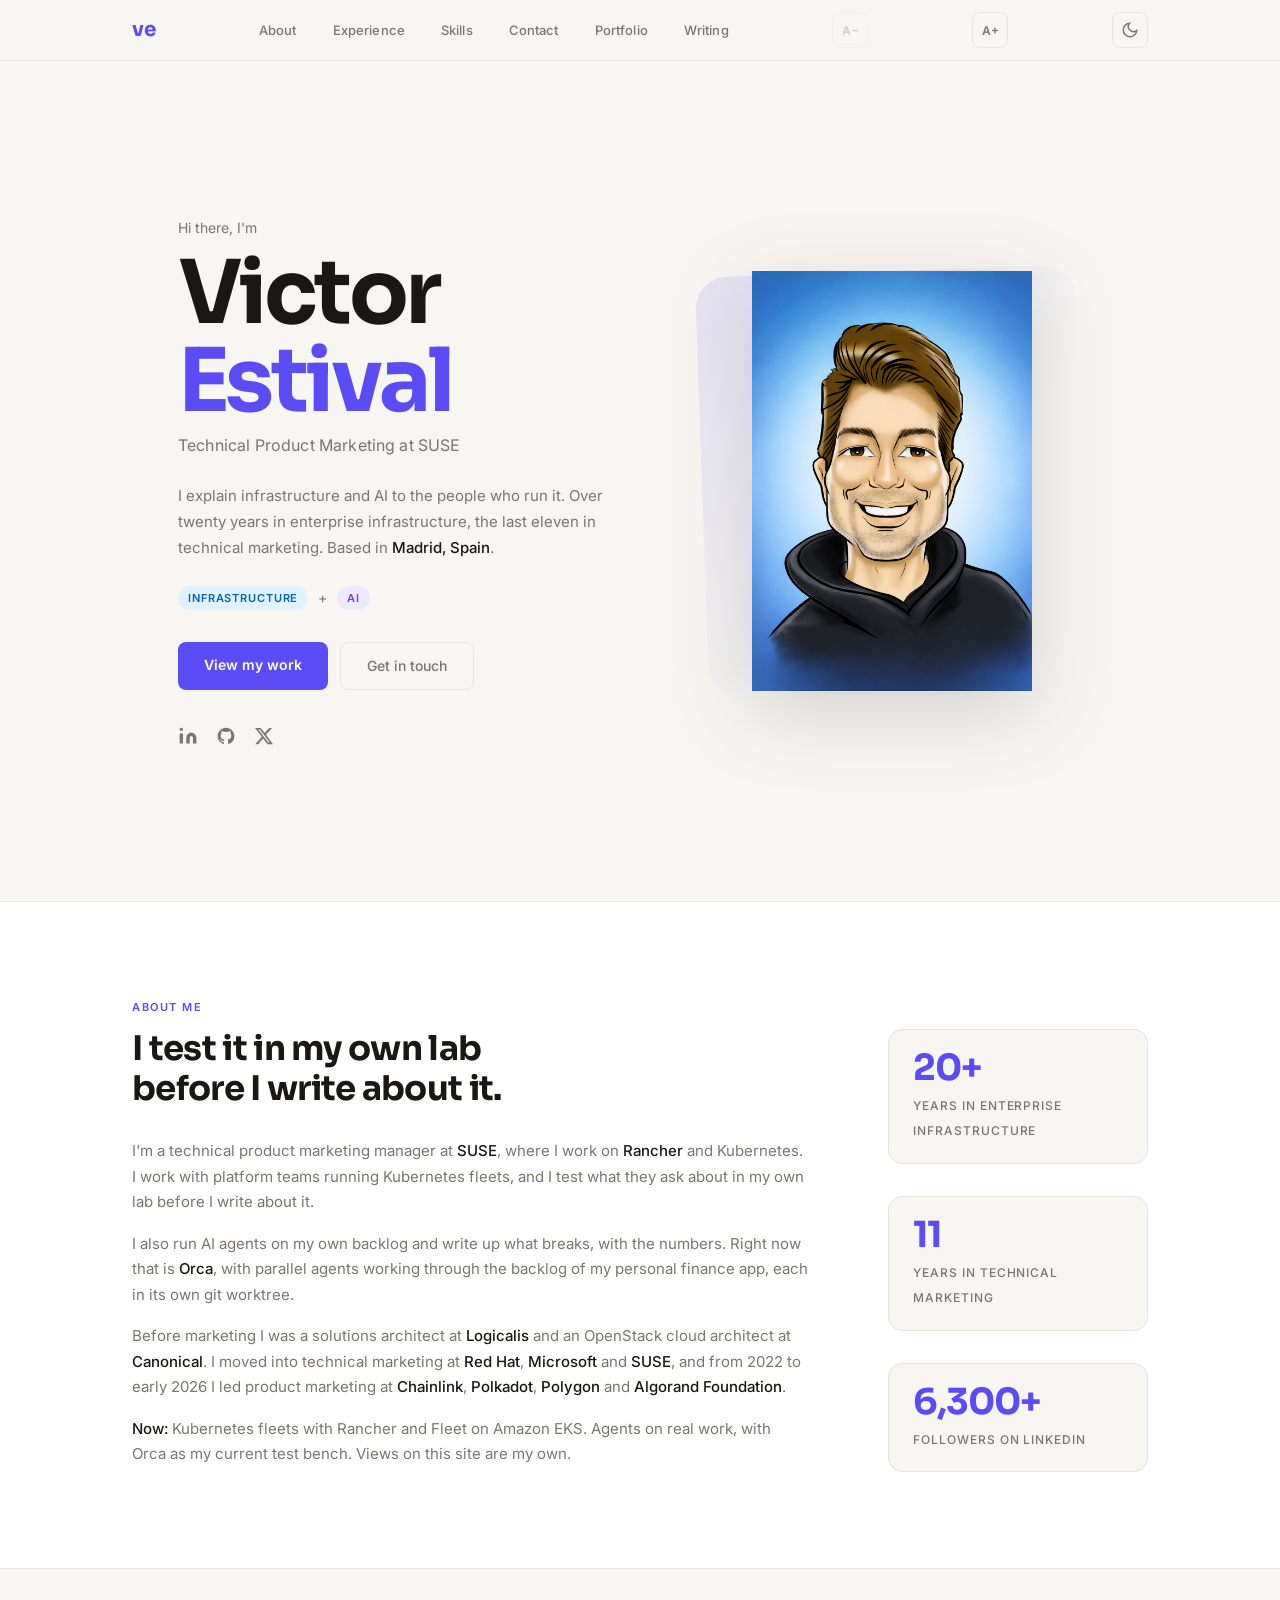
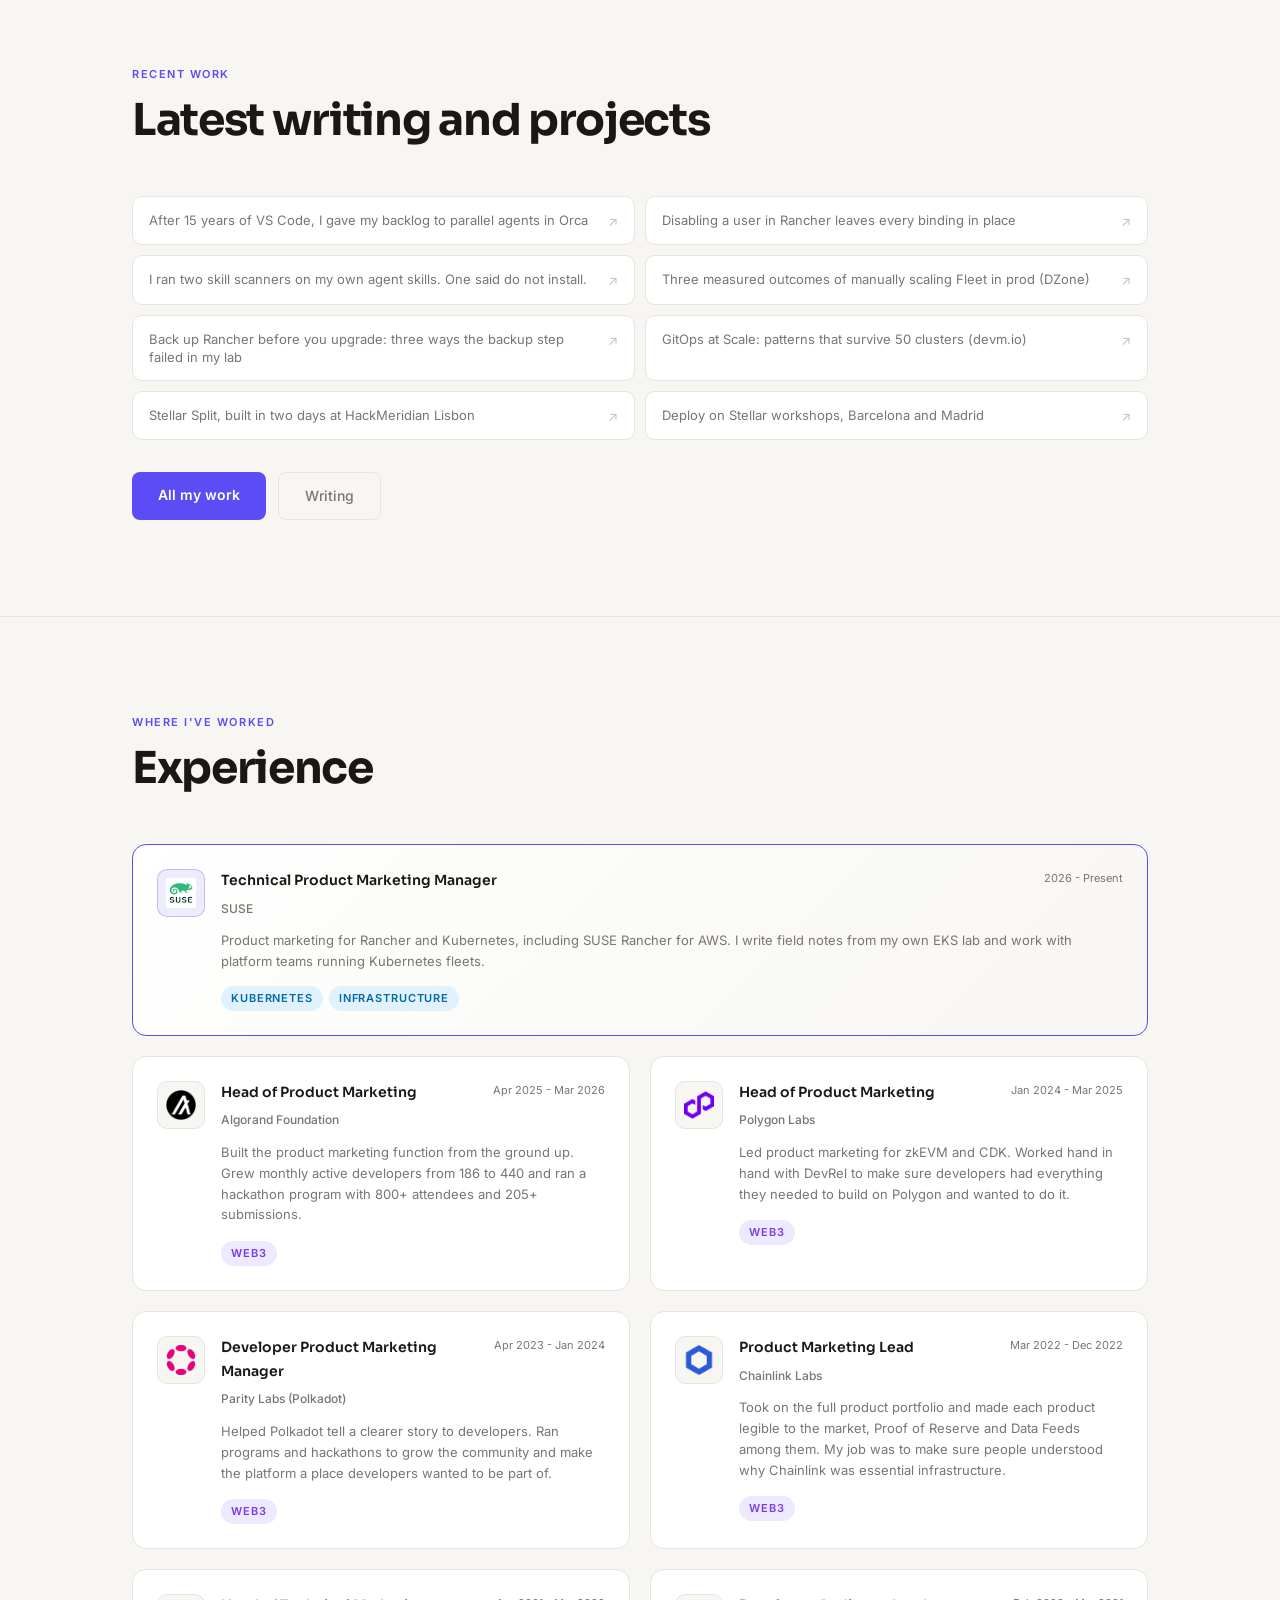
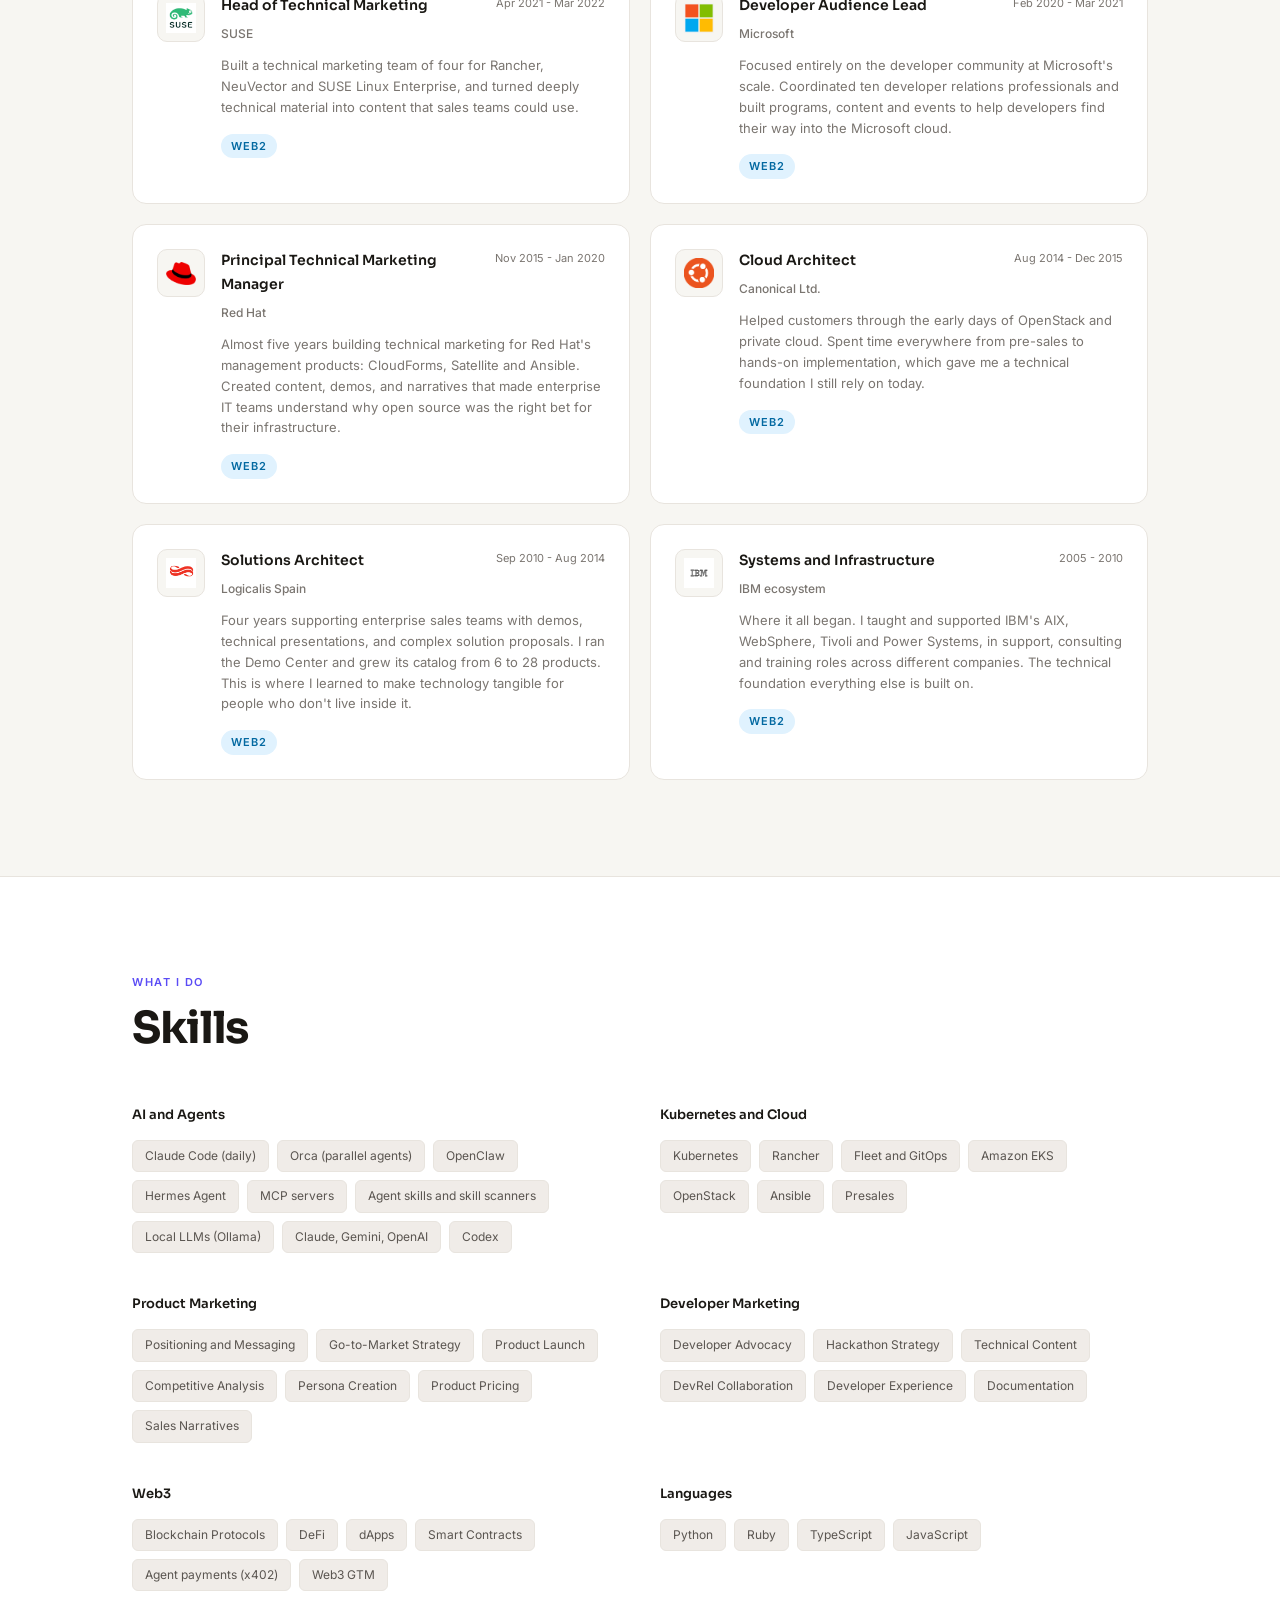
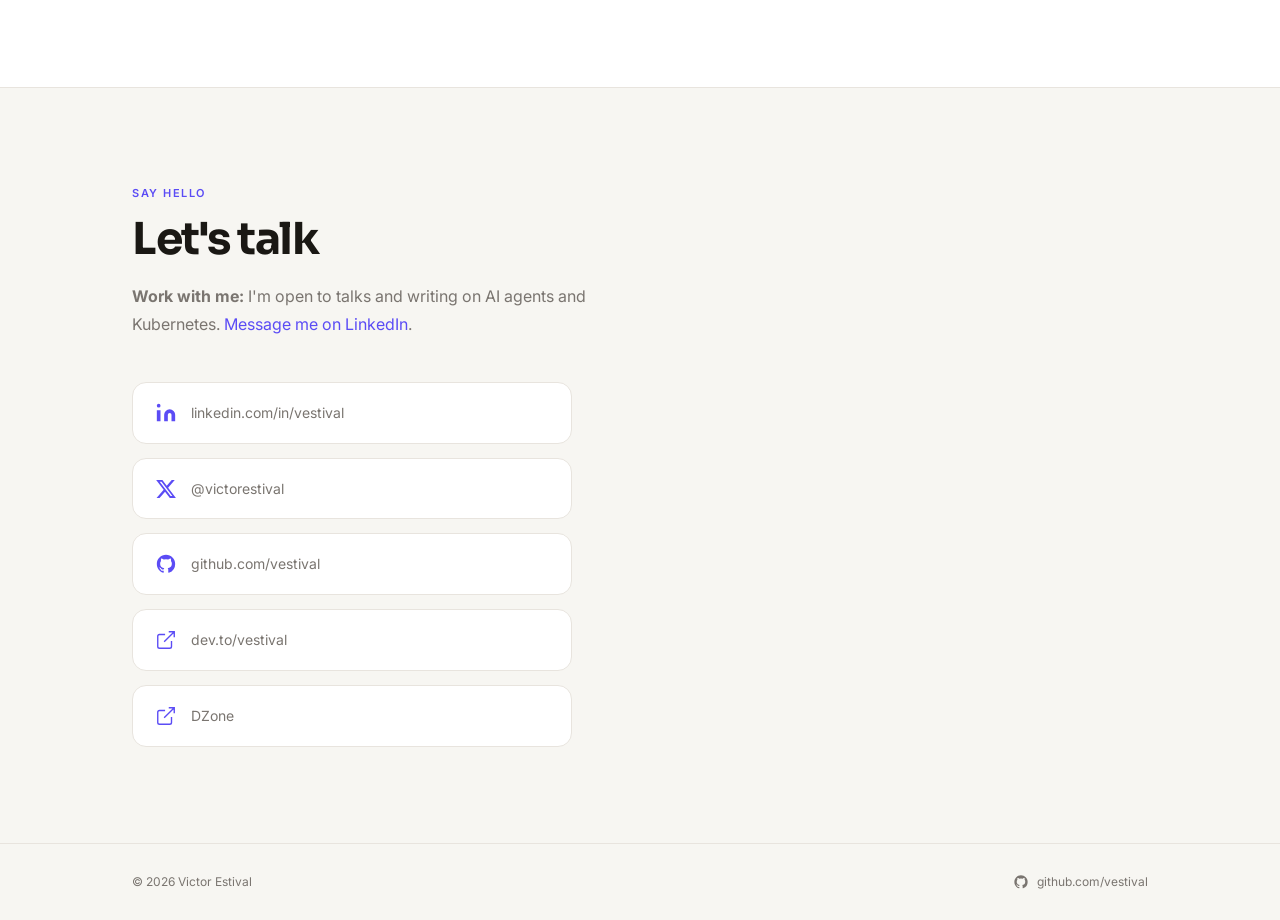
==== commit 7f3c136a: "Remove email from contact, adjust About wording and follower card - Contact: drop the email card, ke" ====
--- a/index.html
+++ b/index.html
@@ -103,7 +103,7 @@
           <h2>I test it in my own lab<br>before I write about it.</h2>
           <p>
             I'm a technical product marketing manager at <strong>SUSE</strong>, where I work on
-            <strong>Rancher</strong> and Kubernetes. I spend most of my week with platform teams running
+            <strong>Rancher</strong> and Kubernetes. I work with platform teams running
             Kubernetes fleets, and I test what they ask about in my own lab before I write about it.
           </p>
           <p>
@@ -133,8 +133,8 @@
             <span class="num-label">Years in technical marketing</span>
           </div>
           <div class="number-card">
-            <span class="big-num">3</span>
-            <span class="num-label">EKS clusters in my Fleet lab</span>
+            <span class="big-num">6,300+</span>
+            <span class="num-label">Followers on LinkedIn</span>
           </div>
         </div>
       </div>
@@ -226,7 +226,7 @@
               </div>
               <span class="exp-date">2026 - Present</span>
             </div>
-            <p>Product marketing for Rancher and Kubernetes, including SUSE Rancher for AWS. I write field notes from my own EKS lab and spend most of my week with platform teams running Kubernetes fleets.</p>
+            <p>Product marketing for Rancher and Kubernetes, including SUSE Rancher for AWS. I write field notes from my own EKS lab and work with platform teams running Kubernetes fleets.</p>
             <div class="pill-row">
               <span class="pill web2">Kubernetes</span>
               <span class="pill web2">Infrastructure</span>
@@ -524,10 +524,6 @@
           <svg width="22" height="22" viewBox="0 0 24 24" fill="currentColor"><path d="M16 8a6 6 0 016 6v7h-4v-7a2 2 0 00-2-2 2 2 0 00-2 2v7h-4v-7a6 6 0 016-6zM2 9h4v12H2z"/><circle cx="4" cy="4" r="2"/></svg>
           <span>linkedin.com/in/vestival</span>
         </a>
-        <a href="mailto:victor.estival@gmail.com" class="contact-card">
-          <svg width="22" height="22" viewBox="0 0 24 24" fill="none" stroke="currentColor" stroke-width="1.5"><path d="M4 4h16c1.1 0 2 .9 2 2v12c0 1.1-.9 2-2 2H4c-1.1 0-2-.9-2-2V6c0-1.1.9-2 2-2z"/><polyline points="22,6 12,13 2,6"/></svg>
-          <span>victor.estival@gmail.com</span>
-        </a>
         <a href="https://x.com/victorestival" target="_blank" rel="noopener" class="contact-card">
           <svg width="22" height="22" viewBox="0 0 24 24" fill="currentColor"><path d="M18.244 2.25h3.308l-7.227 8.26 8.502 11.24H16.17l-5.214-6.817L4.99 21.75H1.68l7.73-8.835L1.254 2.25H8.08l4.713 6.231zm-1.161 17.52h1.833L7.084 4.126H5.117z"/></svg>
           <span>@victorestival</span>
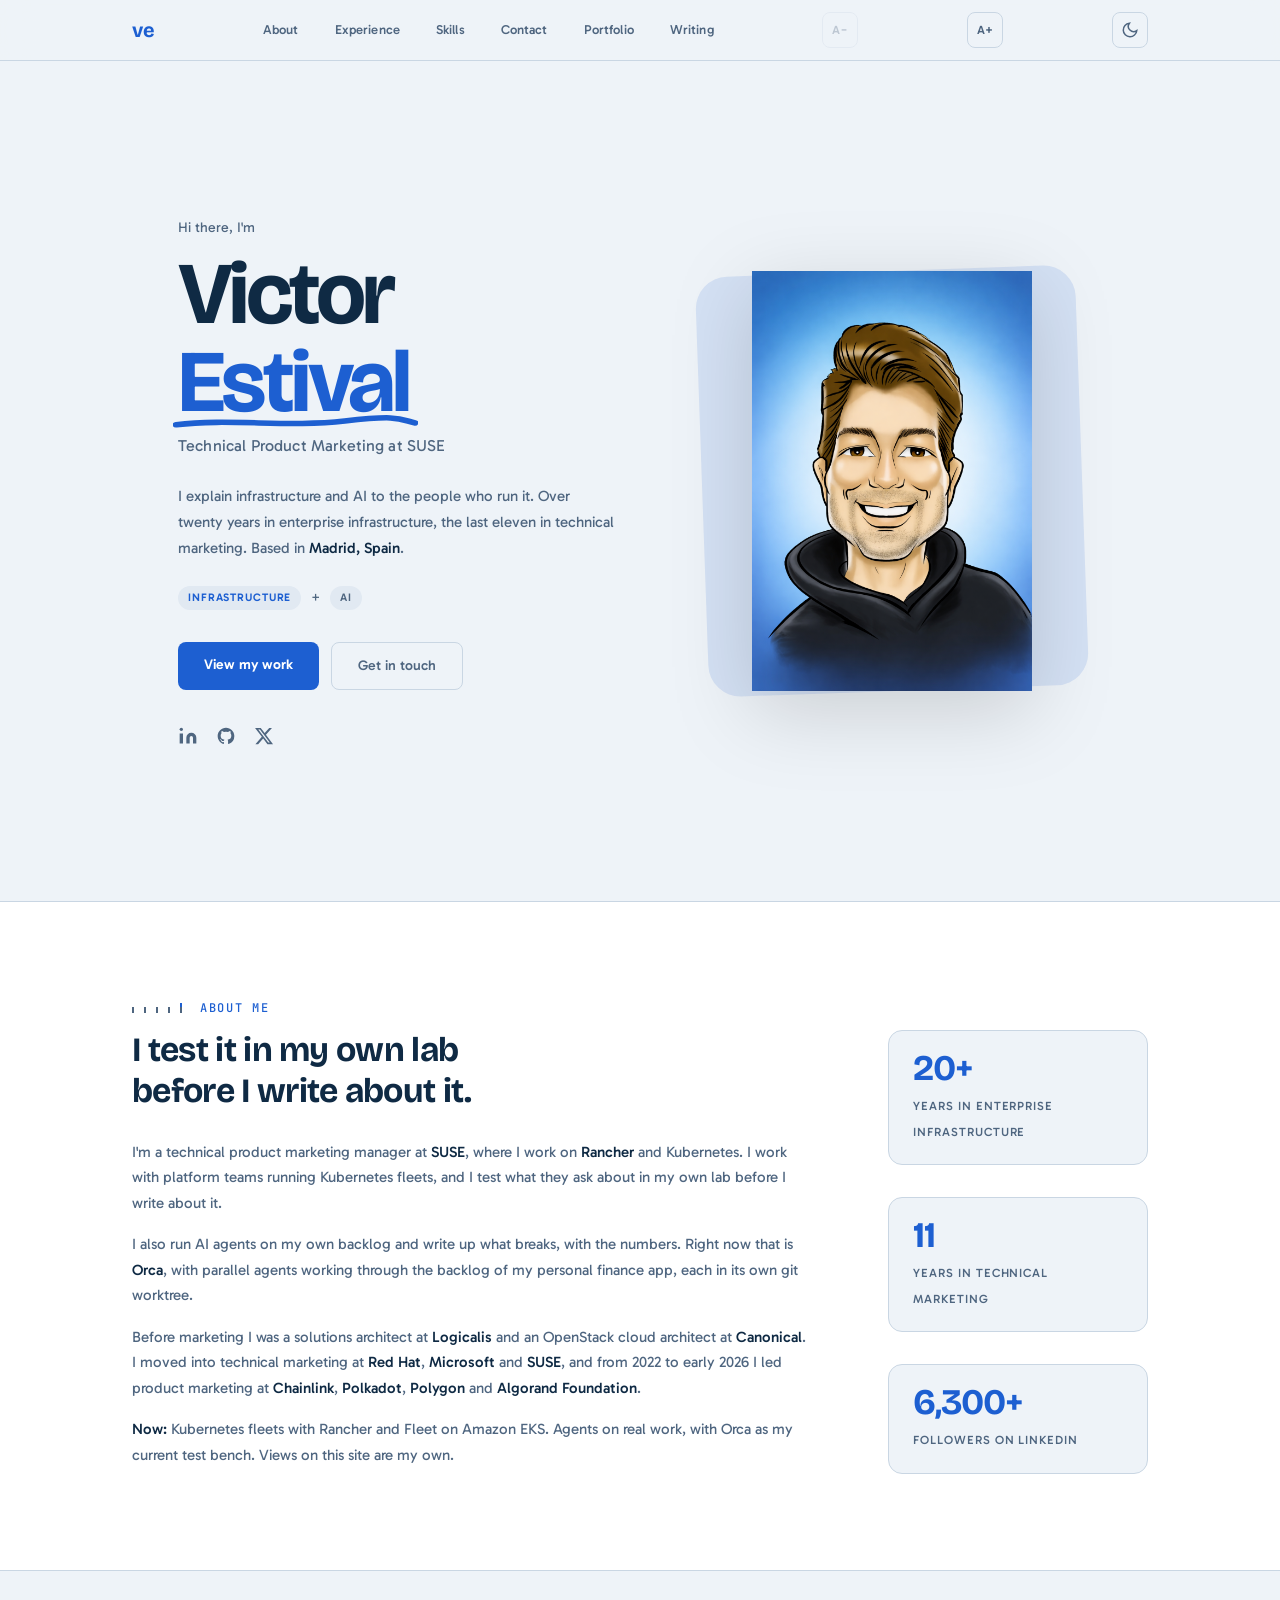
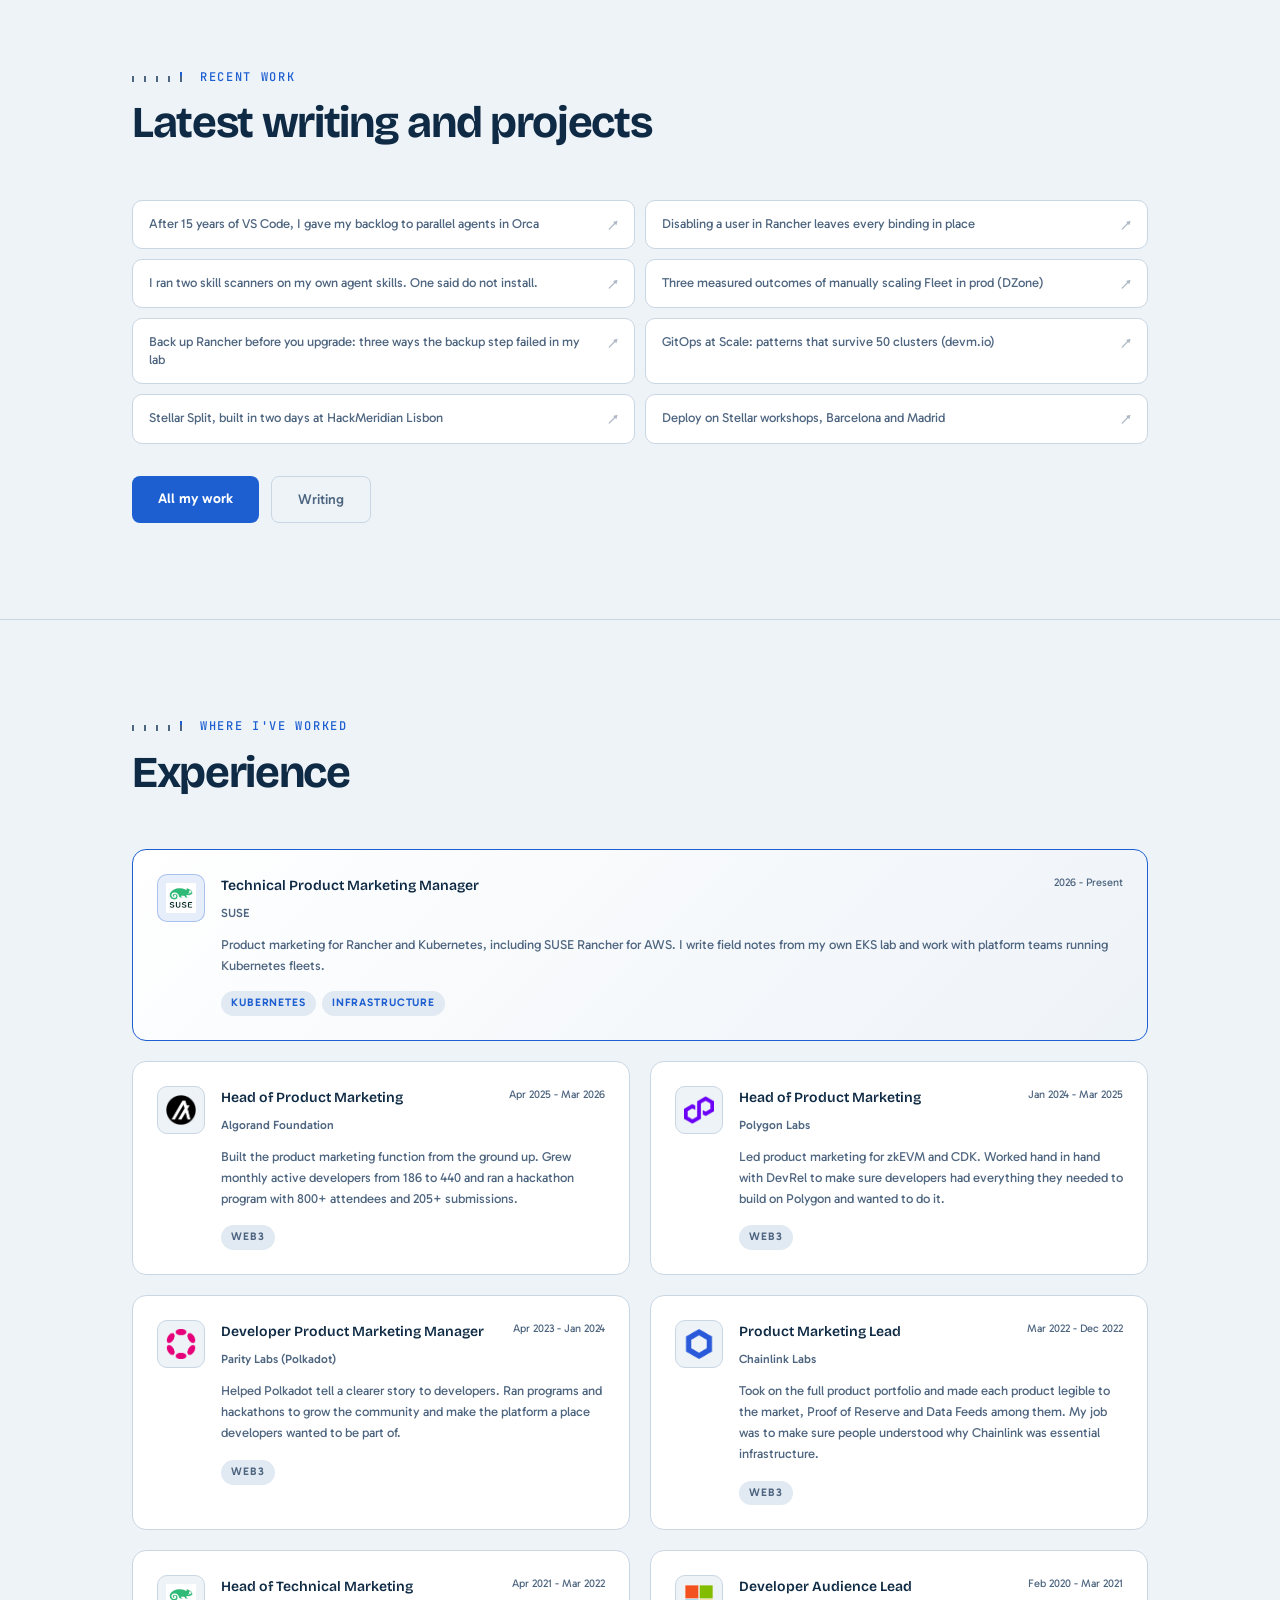
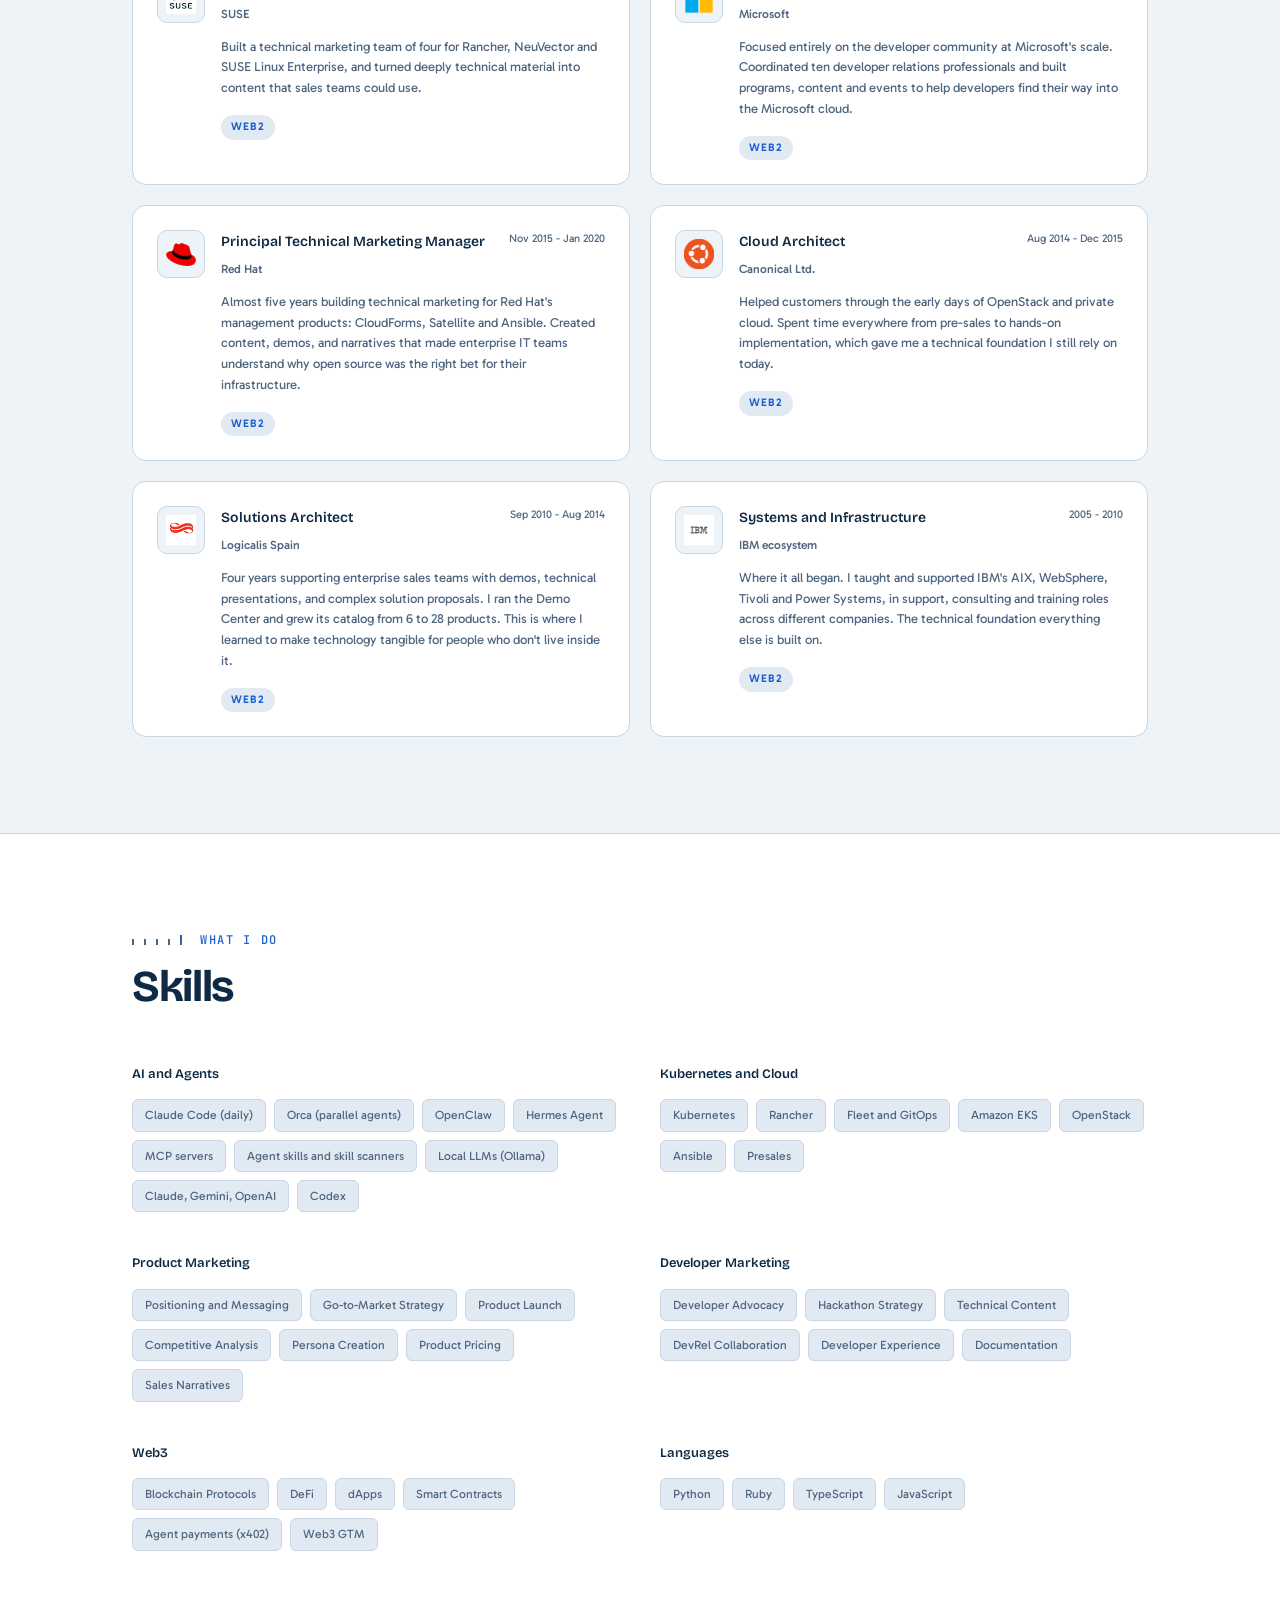
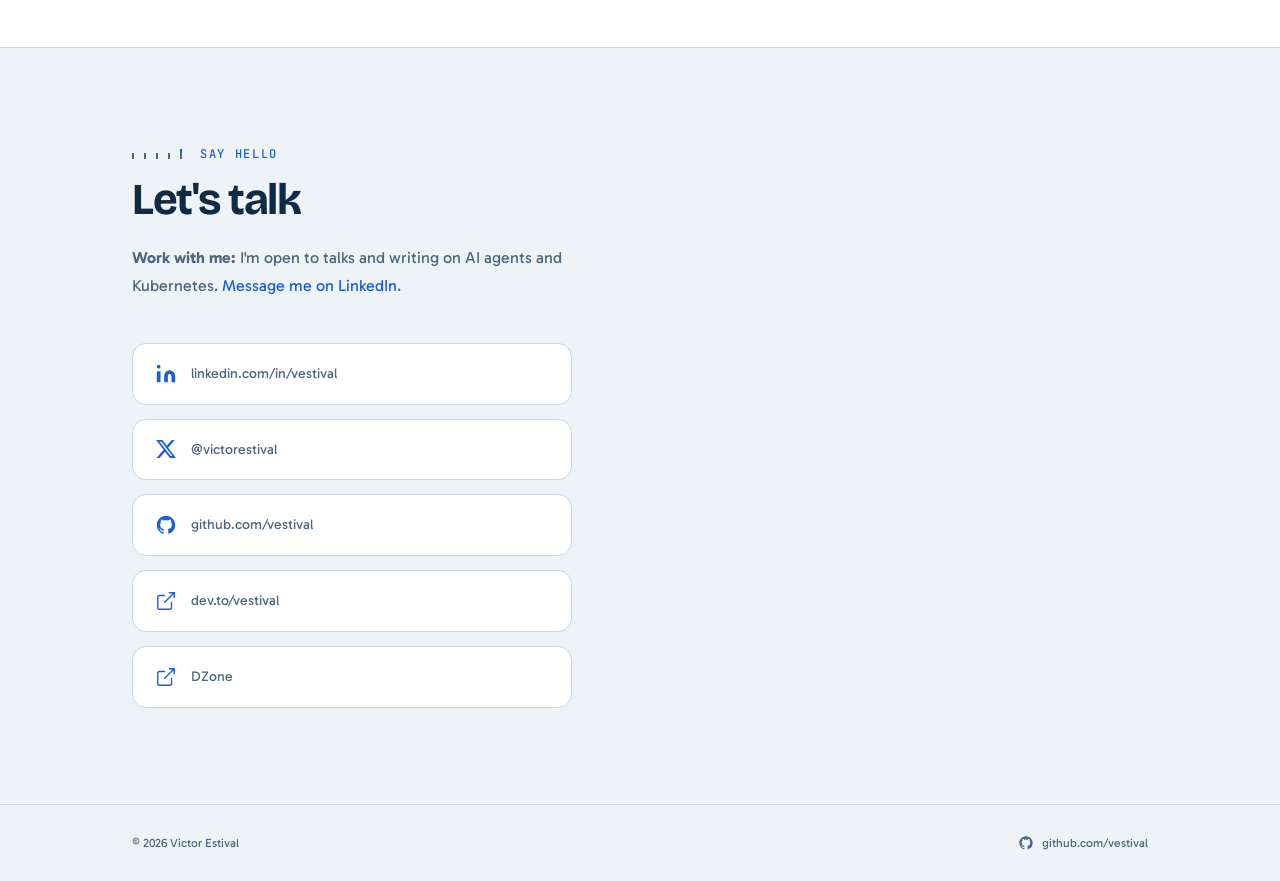
==== commit ebb25cb6: "Apply the Tinta identity: blue ink palette, Bricolage Grotesque, Gabarito and JetBrains Mono Light a" ====
--- a/index.html
+++ b/index.html
@@ -21,7 +21,7 @@
   <link rel="alternate" type="application/rss+xml" title="Victor Estival, writing" href="https://vestival.es/feed.xml" />
   <link rel="preconnect" href="https://fonts.googleapis.com" />
   <link rel="preconnect" href="https://fonts.gstatic.com" crossorigin />
-  <link href="https://fonts.googleapis.com/css2?family=Sora:wght@300;400;600;700&family=Inter:wght@300;400;500&display=swap" rel="stylesheet" />
+  <link href="https://fonts.googleapis.com/css2?family=Bricolage+Grotesque:opsz,wdth,wght@12..96,75..100,400..800&family=Gabarito:wght@400;500;600;700&family=JetBrains+Mono:wght@400;500;700&display=swap" rel="stylesheet" />
   <link rel="icon" type="image/svg+xml" href="favicon.svg" />
   <link rel="stylesheet" href="style.css" />
   <script defer src="https://umami.vestival.es/script.js" data-website-id="8cd49a4f-4316-427f-9799-4610c2093880"></script>
--- a/style.css
+++ b/style.css
@@ -6,8 +6,9 @@
 
 /* ── Tokens ────────────────────────────────────────────────────── */
 :root {
-  --font-display: 'Sora', sans-serif;
-  --font-body:    'Inter', sans-serif;
+  --font-display: 'Bricolage Grotesque', sans-serif;
+  --font-body:    'Gabarito', sans-serif;
+  --font-mono:    'JetBrains Mono', monospace;
   --radius:       14px;
   --max-w:        1080px;
   --transition:   0.25s ease;
@@ -15,36 +16,38 @@
 
 /* Light theme */
 [data-theme="light"] {
-  --bg:           #f7f6f2;
+  --bg:           #eef3f8;
   --bg-card:      #ffffff;
-  --bg-nav:       rgba(247, 246, 242, 0.88);
-  --border:       #e8e4de;
-  --text:         #1a1814;
-  --text-muted:   #7a7570;
-  --accent:       #5b4cf5;
-  --web3-color:   #7c3aed;
-  --web3-bg:      #ede9fe;
-  --web2-color:   #0369a1;
-  --web2-bg:      #e0f2fe;
-  --tag-bg:       #f0ece8;
-  --tag-text:     #5a5550;
+  --bg-nav:       rgba(238, 243, 248, 0.88);
+  --border:       #c9d6e3;
+  --text:         #0f2a44;
+  --text-muted:   #4f6680;
+  --accent:       #1d5fd1;
+  --accent-fill:  #1d5fd1;
+  --web3-color:   #4f6680;
+  --web3-bg:      #e1e9f2;
+  --web2-color:   #1d5fd1;
+  --web2-bg:      #e1e9f2;
+  --tag-bg:       #e1e9f2;
+  --tag-text:     #4f6680;
 }
 
 /* Dark theme */
 [data-theme="dark"] {
-  --bg:           #111110;
-  --bg-card:      #1c1b19;
-  --bg-nav:       rgba(17, 17, 16, 0.88);
-  --border:       #2e2c28;
-  --text:         #f0ede8;
-  --text-muted:   #8a8580;
-  --accent:       #7c6af7;
-  --web3-color:   #a78bfa;
-  --web3-bg:      #2e1f5e;
-  --web2-color:   #38bdf8;
-  --web2-bg:      #082f49;
-  --tag-bg:       #252320;
-  --tag-text:     #a09890;
+  --bg:           #0a121c;
+  --bg-card:      #111c2a;
+  --bg-nav:       rgba(10, 18, 28, 0.88);
+  --border:       #23344b;
+  --text:         #eef3f8;
+  --text-muted:   #8fa3b8;
+  --accent:       #5fa8e8;
+  --accent-fill:  #1d5fd1;
+  --web3-color:   #8fa3b8;
+  --web3-bg:      #18263a;
+  --web2-color:   #5fa8e8;
+  --web2-bg:      #18263a;
+  --tag-bg:       #18263a;
+  --tag-text:     #8fa3b8;
 }
 
 /* ── Base ──────────────────────────────────────────────────────── */
@@ -230,7 +233,7 @@
 
 .btn-primary {
   padding: 11px 26px;
-  background: var(--accent);
+  background: var(--accent-fill);
   color: #fff;
   border-radius: 8px;
   font-size: 14px;
@@ -275,7 +278,7 @@
   content: '';
   position: absolute;
   inset: 0;
-  background: linear-gradient(135deg, var(--accent) 0%, transparent 60%);
+  background: var(--accent);
   border-radius: 32px;
   opacity: 0.12;
   transform: rotate(-2deg);
@@ -293,8 +296,9 @@
 
 /* ── Section labels ────────────────────────────────────────────── */
 .section-label {
-  font-size: 11px;
-  font-weight: 600;
+  font-family: var(--font-mono);
+  font-size: 12px;
+  font-weight: 500;
   text-transform: uppercase;
   letter-spacing: 0.14em;
   color: var(--accent);
@@ -906,3 +910,29 @@
 details > summary { display: inline-block; cursor: pointer; list-style: none; }
 details > summary::-webkit-details-marker { display: none; }
 details[open] > summary { margin-bottom: 40px; }
+
+/* ── Tinta signature: the hand mark and ruler ticks ──────────── */
+.hero-text h1 span { position: relative; display: inline-block; }
+.hero-text h1 span::after {
+  content: '';
+  position: absolute;
+  left: -2%;
+  right: -4%;
+  bottom: -0.06em;
+  height: 0.2em;
+  background: var(--accent-fill);
+  -webkit-mask: url("data:image/svg+xml,%3Csvg xmlns='http://www.w3.org/2000/svg' viewBox='0 0 200 20' preserveAspectRatio='none'%3E%3Cpath d='M3 13 C45 6 95 16 140 9 S185 7 197 11' stroke='black' stroke-width='6' fill='none' stroke-linecap='round'/%3E%3C/svg%3E") center / 100% 100% no-repeat;
+          mask: url("data:image/svg+xml,%3Csvg xmlns='http://www.w3.org/2000/svg' viewBox='0 0 200 20' preserveAspectRatio='none'%3E%3Cpath d='M3 13 C45 6 95 16 140 9 S185 7 197 11' stroke='black' stroke-width='6' fill='none' stroke-linecap='round'/%3E%3C/svg%3E") center / 100% 100% no-repeat;
+}
+.section-label::before {
+  content: '';
+  display: inline-block;
+  width: 58px;
+  height: 10px;
+  margin-right: 10px;
+  vertical-align: -1px;
+  background:
+    repeating-linear-gradient(90deg, var(--text-muted) 0 2px, transparent 2px 12px) bottom / 100% 6px no-repeat,
+    linear-gradient(var(--accent), var(--accent)) 48px 0 / 2px 10px no-repeat;
+}
+em, i { font-style: normal; font-weight: 700; }
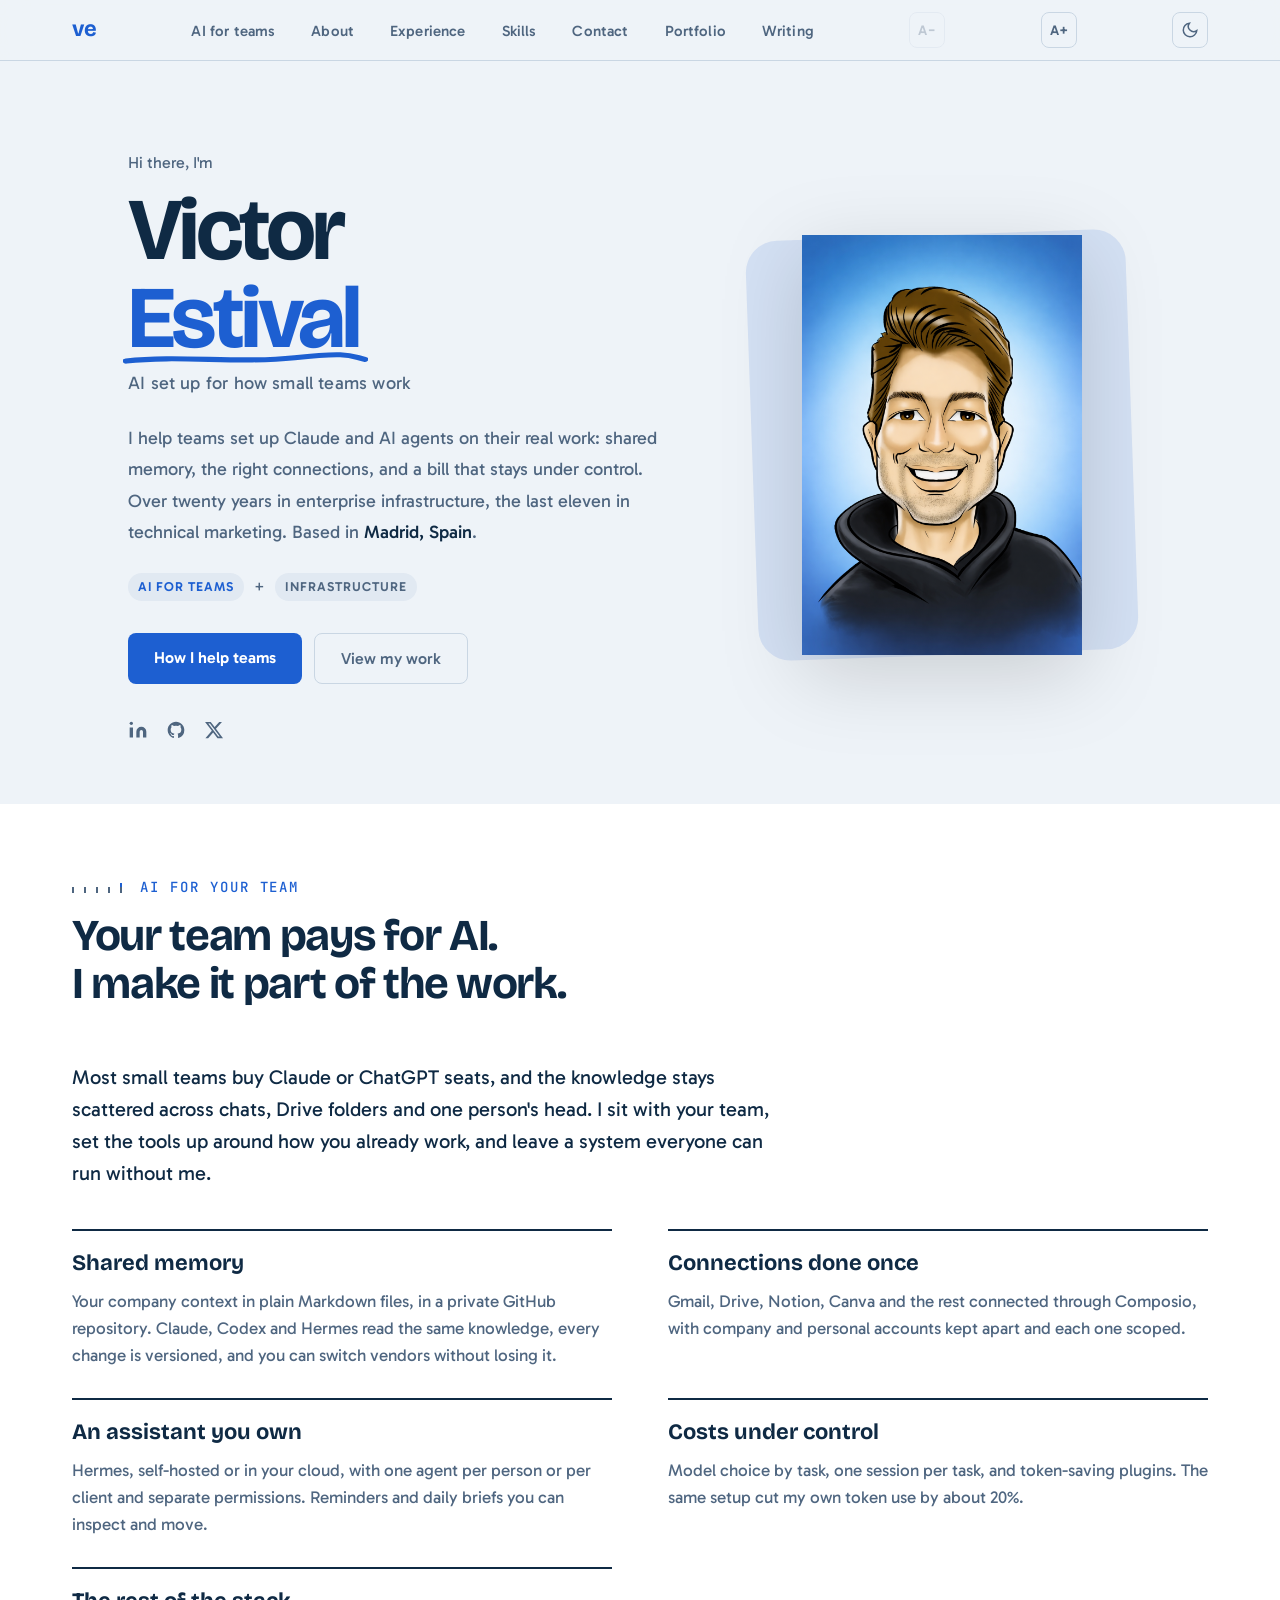
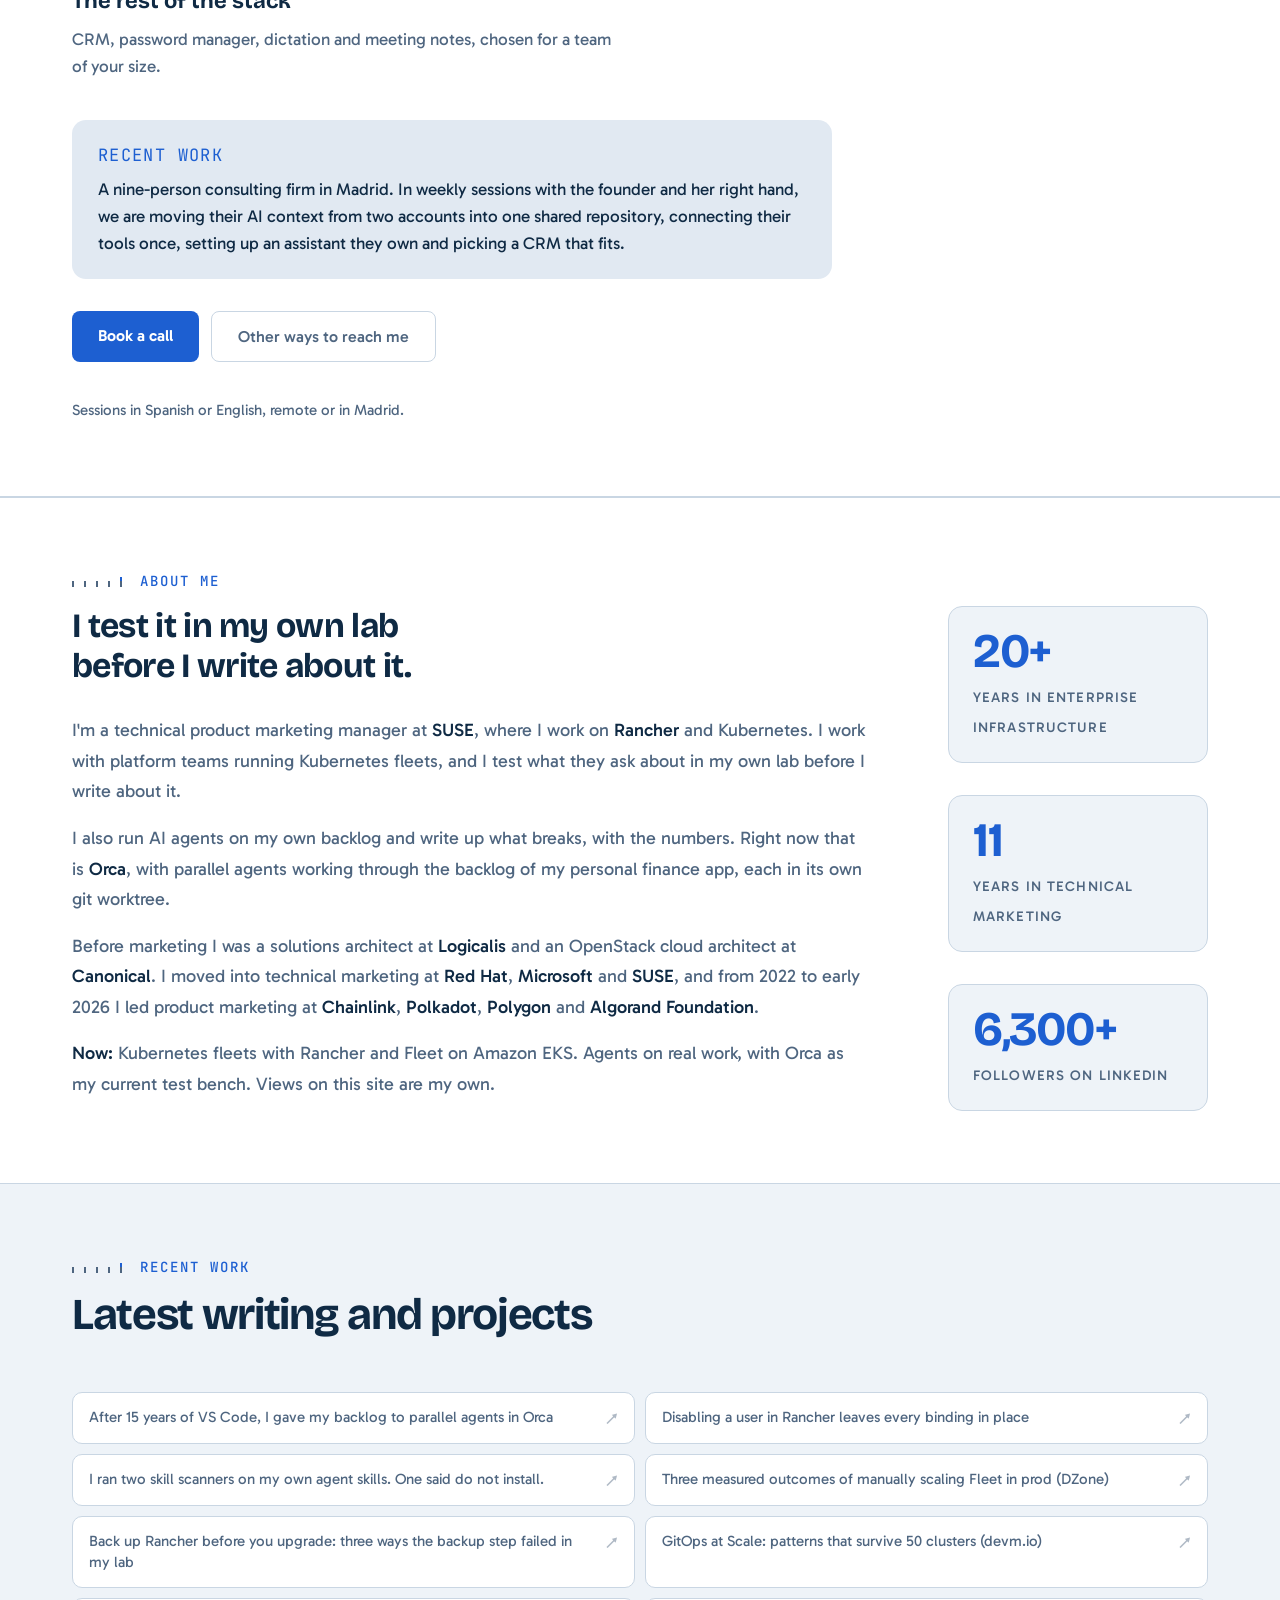
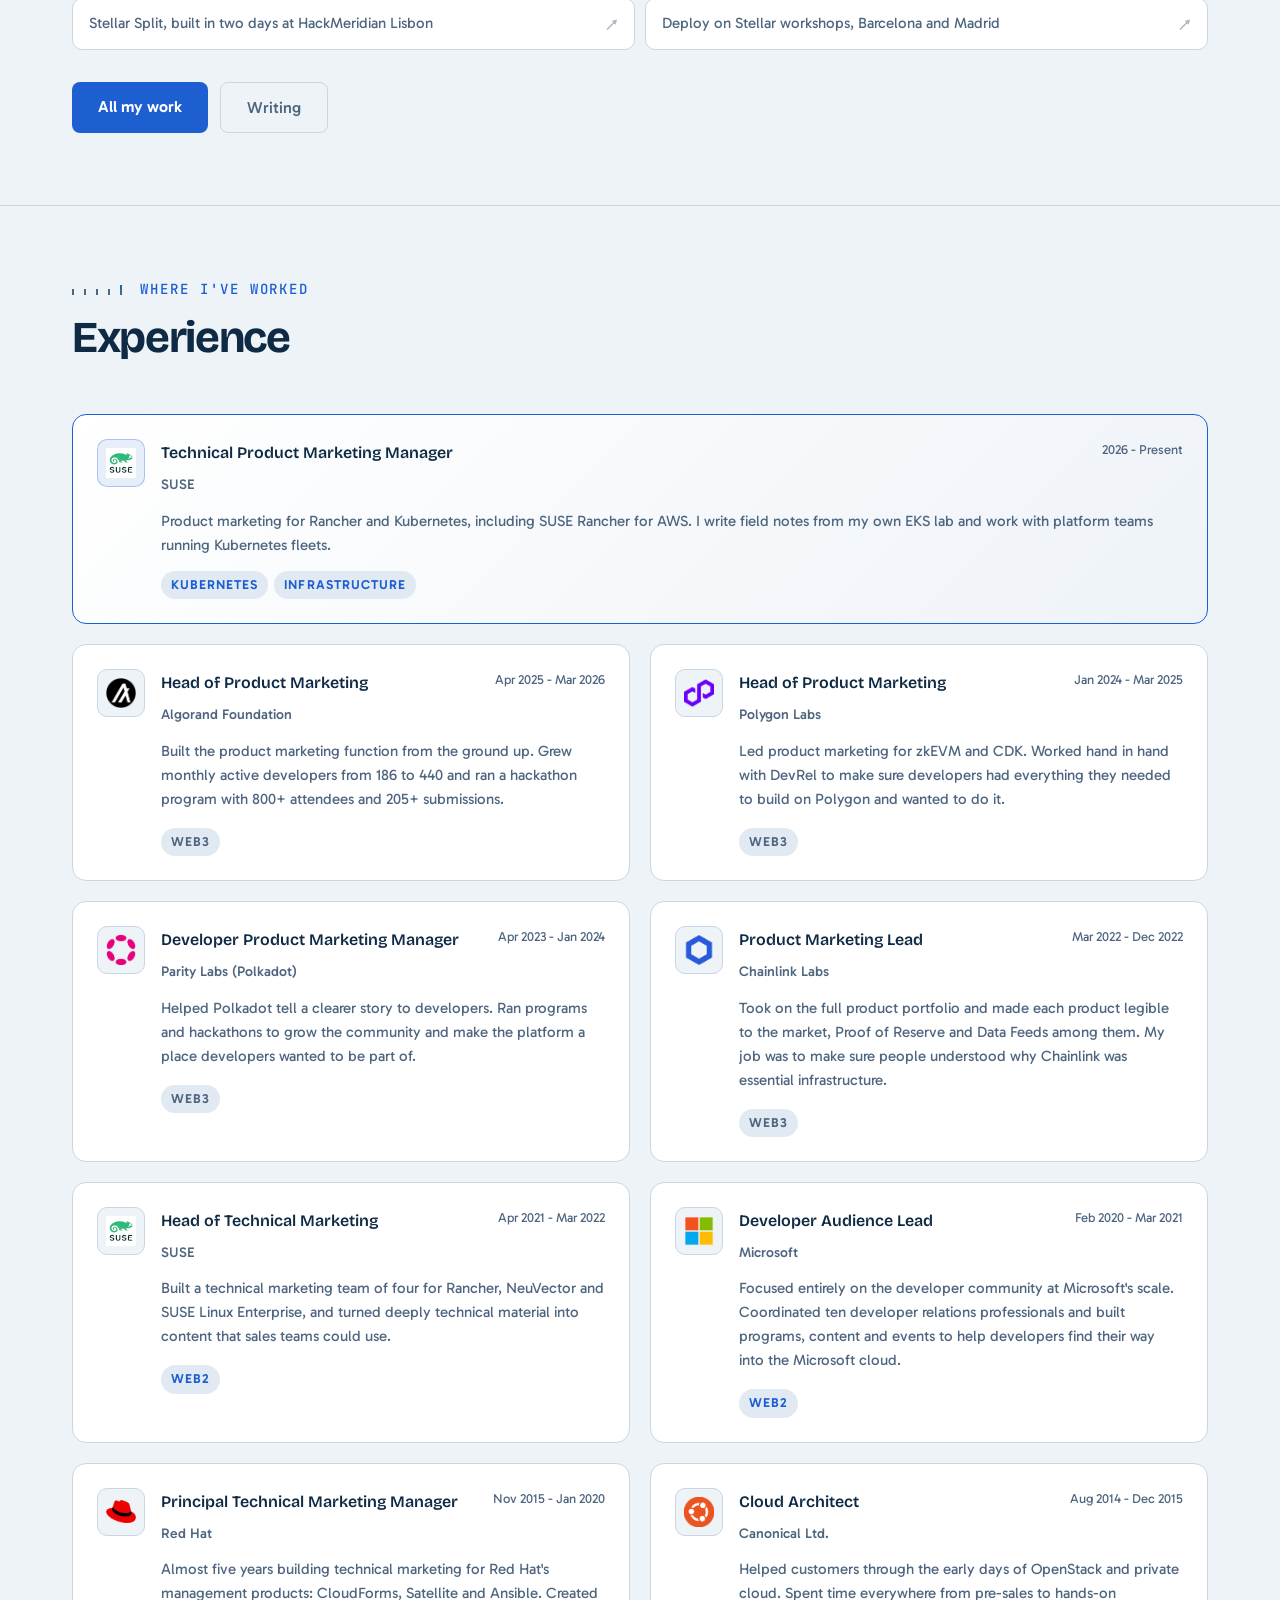
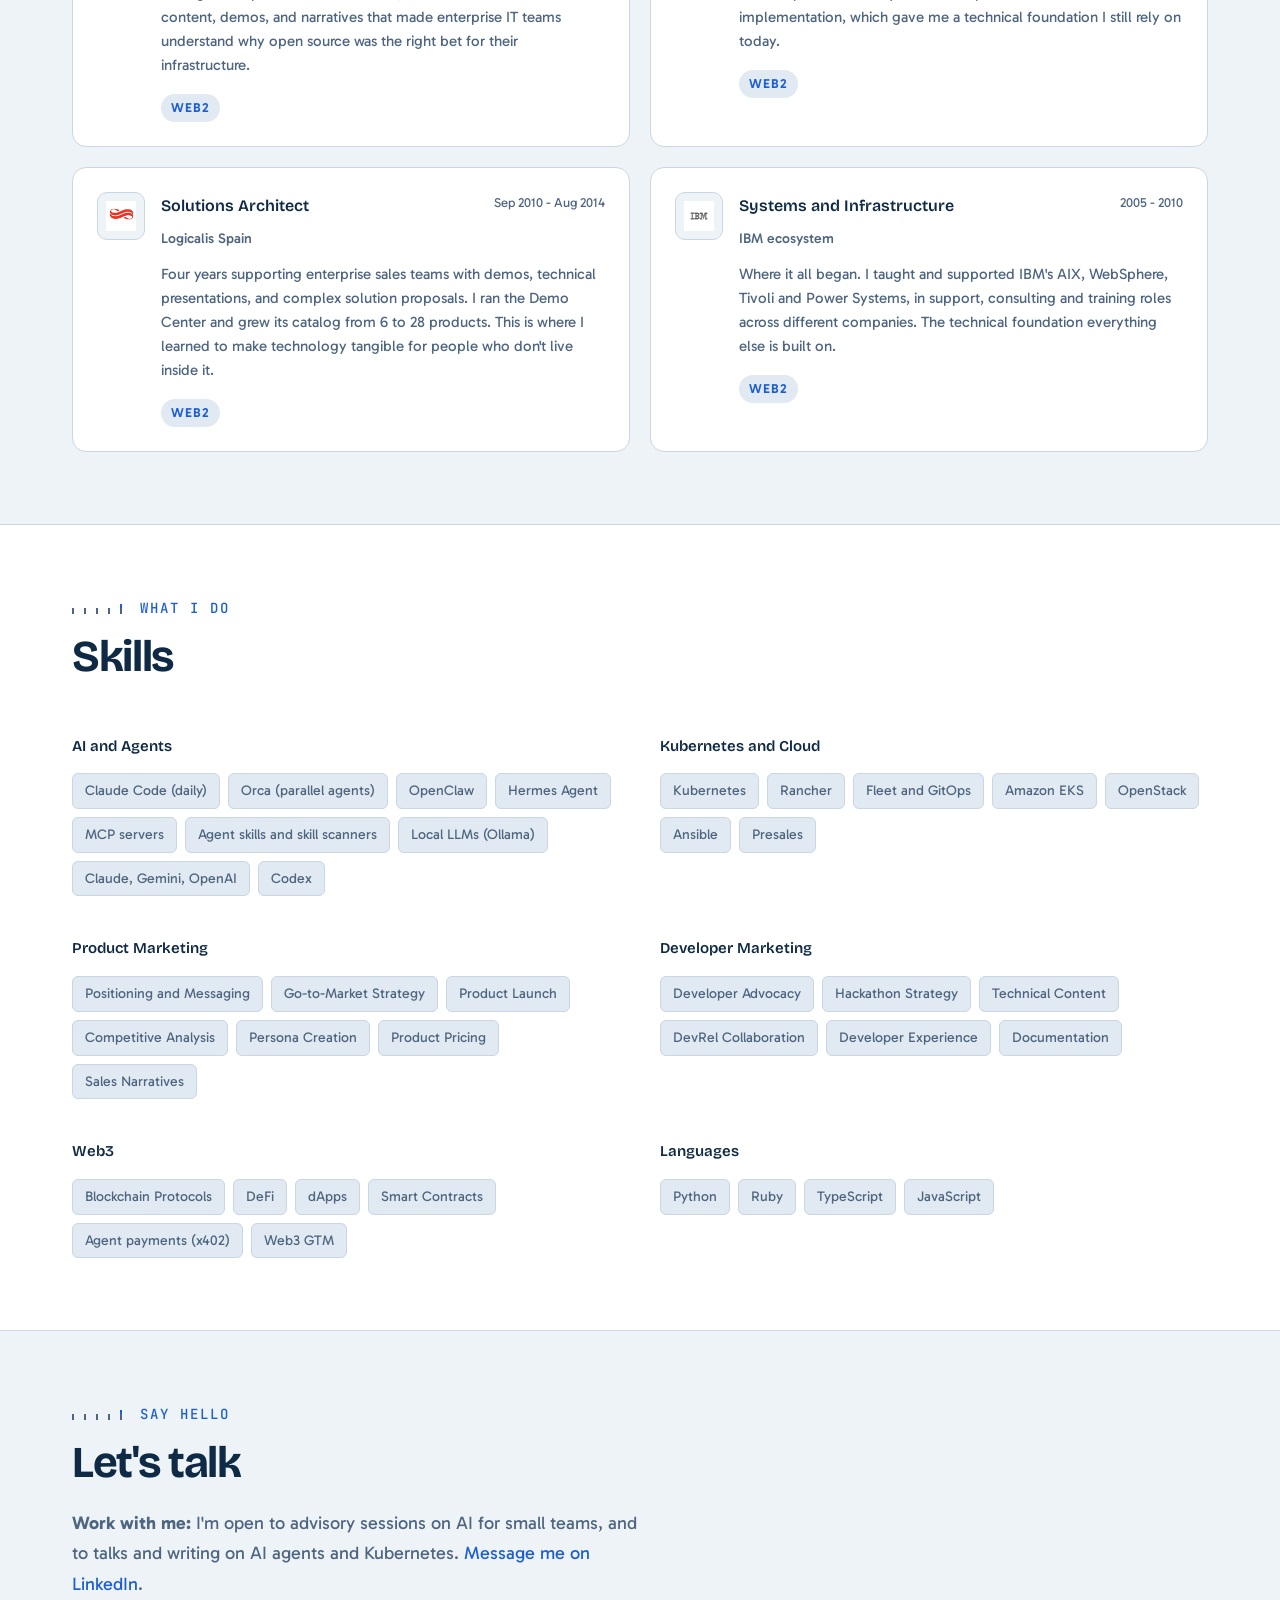
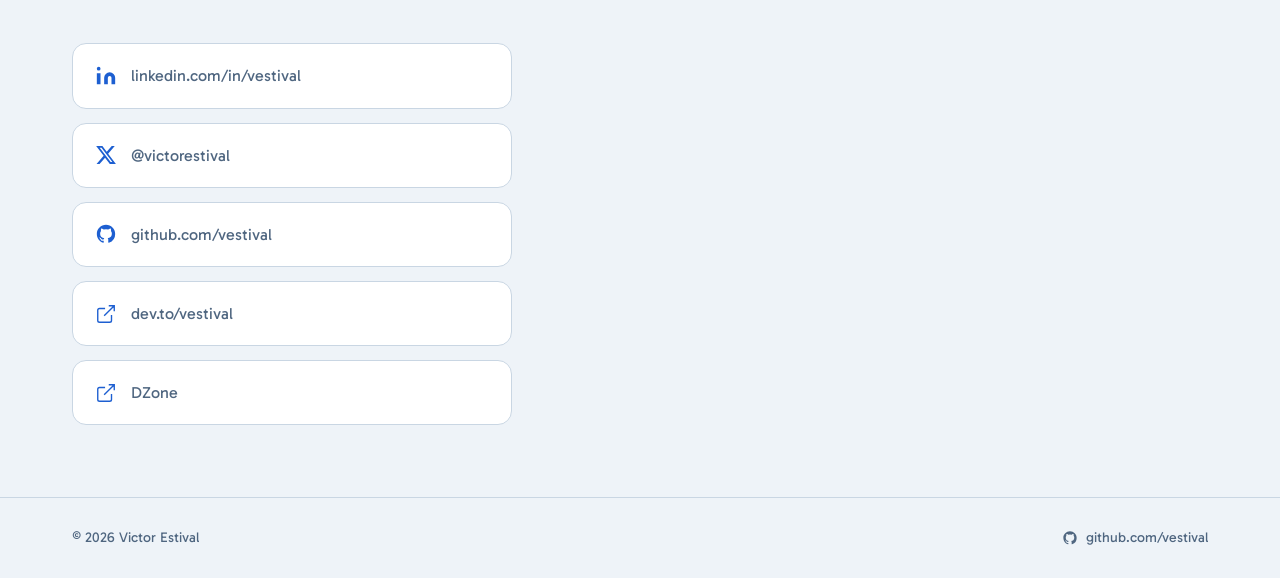
==== commit 156b8be3: "Position the site around AI for small teams New hero line and bio about setting up Claude and AI age" ====
--- a/index.html
+++ b/index.html
@@ -33,6 +33,7 @@
     <nav class="container">
       <a href="/" class="nav-logo">ve</a>
       <ul>
+        <li><a href="#ai-teams">AI for teams</a></li>
         <li><a href="#about">About</a></li>
         <li><a href="#experience">Experience</a></li>
         <li><a href="#skills">Skills</a></li>
@@ -59,20 +60,20 @@
       <div class="hero-text">
         <p class="hero-greeting">Hi there, I'm</p>
         <h1>Victor<br><span>Estival</span></h1>
-        <p class="hero-title">Technical Product Marketing at SUSE</p>
+        <p class="hero-title">AI set up for how small teams work</p>
         <p class="hero-bio">
-          I explain infrastructure and AI to the people who run it.
+          I help teams set up Claude and AI agents on their real work: shared memory, the right connections, and a bill that stays under control.
           Over twenty years in enterprise infrastructure, the last eleven in technical marketing.
           Based in <strong>Madrid, Spain</strong>.
         </p>
         <div class="hero-tags">
-          <span class="pill web2">Infrastructure</span>
+          <span class="pill web2">AI for teams</span>
           <span class="pill-sep">+</span>
-          <span class="pill web3">AI</span>
+          <span class="pill web3">Infrastructure</span>
         </div>
         <div class="hero-cta">
-          <a href="portfolio.html" class="btn-primary">View my work</a>
-          <a href="#contact" class="btn-outline">Get in touch</a>
+          <a href="#ai-teams" class="btn-primary">How I help teams</a>
+          <a href="portfolio.html" class="btn-outline">View my work</a>
         </div>
         <div class="hero-social">
           <a href="https://www.linkedin.com/in/vestival" target="_blank" rel="noopener" aria-label="LinkedIn">
@@ -91,6 +92,31 @@
           <img src="victor.png" alt="Victor Estival illustration" />
         </div>
       </div>
+    </div>
+  </section>
+
+  <!-- AI FOR TEAMS -->
+  <section id="ai-teams">
+    <div class="container">
+      <p class="section-label">AI for your team</p>
+      <h2 class="section-heading">Your team pays for AI.<br>I make it part of the work.</h2>
+      <p class="ai-lead">Most small teams buy Claude or ChatGPT seats, and the knowledge stays scattered across chats, Drive folders and one person's head. I sit with your team, set the tools up around how you already work, and leave a system everyone can run without me.</p>
+      <dl class="ai-list">
+        <div><dt>Shared memory</dt><dd>Your company context in plain Markdown files, in a private GitHub repository. Claude, Codex and Hermes read the same knowledge, every change is versioned, and you can switch vendors without losing it.</dd></div>
+        <div><dt>Connections done once</dt><dd>Gmail, Drive, Notion, Canva and the rest connected through Composio, with company and personal accounts kept apart and each one scoped.</dd></div>
+        <div><dt>An assistant you own</dt><dd>Hermes, self-hosted or in your cloud, with one agent per person or per client and separate permissions. Reminders and daily briefs you can inspect and move.</dd></div>
+        <div><dt>Costs under control</dt><dd>Model choice by task, one session per task, and token-saving plugins. The same setup cut my own token use by about 20%.</dd></div>
+        <div><dt>The rest of the stack</dt><dd>CRM, password manager, dictation and meeting notes, chosen for a team of your size.</dd></div>
+      </dl>
+      <div class="ai-case">
+        <p class="ai-case-label">Recent work</p>
+        <p>A nine-person consulting firm in Madrid. In weekly sessions with the founder and her right hand, we are moving their AI context from two accounts into one shared repository, connecting their tools once, setting up an assistant they own and picking a CRM that fits.</p>
+      </div>
+      <div class="hero-cta">
+        <a href="https://app.reclaim.ai/m/victore/flexible-quick-meeting" target="_blank" rel="noopener" class="btn-primary">Book a call</a>
+        <a href="#contact" class="btn-outline">Other ways to reach me</a>
+      </div>
+      <p class="ai-note">Sessions in Spanish or English, remote or in Madrid.</p>
     </div>
   </section>
 
@@ -518,7 +544,7 @@
     <div class="container">
       <p class="section-label">Say hello</p>
       <h2 class="section-heading">Let's talk</h2>
-      <p class="contact-sub"><strong>Work with me:</strong> I'm open to talks and writing on AI agents and Kubernetes. <a href="https://www.linkedin.com/in/vestival" target="_blank" rel="noopener" style="color: var(--accent);">Message me on LinkedIn</a>.</p>
+      <p class="contact-sub"><strong>Work with me:</strong> I'm open to advisory sessions on AI for small teams, and to talks and writing on AI agents and Kubernetes. <a href="https://www.linkedin.com/in/vestival" target="_blank" rel="noopener" style="color: var(--accent);">Message me on LinkedIn</a>.</p>
       <div class="contact-cards">
         <a href="https://www.linkedin.com/in/vestival" target="_blank" rel="noopener" class="contact-card">
           <svg width="22" height="22" viewBox="0 0 24 24" fill="currentColor"><path d="M16 8a6 6 0 016 6v7h-4v-7a2 2 0 00-2-2 2 2 0 00-2 2v7h-4v-7a6 6 0 016-6zM2 9h4v12H2z"/><circle cx="4" cy="4" r="2"/></svg>
--- a/style.css
+++ b/style.css
@@ -10,7 +10,7 @@
   --font-body:    'Gabarito', sans-serif;
   --font-mono:    'JetBrains Mono', monospace;
   --radius:       14px;
-  --max-w:        1080px;
+  --max-w:        1200px;
   --transition:   0.25s ease;
 }
 
@@ -51,11 +51,12 @@
 }
 
 /* ── Base ──────────────────────────────────────────────────────── */
+::selection { background: var(--accent-fill); color: #fff; }
 body {
   font-family: var(--font-body);
   background: var(--bg);
   color: var(--text);
-  font-size: 15px;
+  font-size: 18px;
   line-height: 1.7;
   -webkit-font-smoothing: antialiased;
   transition: background var(--transition), color var(--transition);
@@ -67,7 +68,7 @@
   padding: 0 32px;
 }
 
-section { padding: 96px 0; }
+section { padding: 72px 0; }
 
 /* ── Header / Nav ──────────────────────────────────────────────── */
 header {
@@ -90,7 +91,7 @@
 .nav-logo {
   font-family: var(--font-display);
   font-weight: 700;
-  font-size: 20px;
+  font-size: 22px;
   color: var(--accent);
   letter-spacing: -0.02em;
 }
@@ -102,7 +103,7 @@
 }
 
 header ul a {
-  font-size: 13px;
+  font-size: 15px;
   font-weight: 500;
   color: var(--text-muted);
   transition: color var(--transition);
@@ -122,7 +123,7 @@
   cursor: pointer;
   color: var(--text-muted);
   font-family: var(--font-body);
-  font-size: 12px;
+  font-size: 14px;
   font-weight: 600;
   transition: color var(--transition), border-color var(--transition);
   letter-spacing: 0;
@@ -154,7 +155,7 @@
 /* ── Pills ─────────────────────────────────────────────────────── */
 .pill {
   display: inline-block;
-  font-size: 11px;
+  font-size: 13px;
   font-weight: 600;
   letter-spacing: 0.08em;
   text-transform: uppercase;
@@ -163,15 +164,14 @@
 }
 .pill.web3 { background: var(--web3-bg); color: var(--web3-color); }
 .pill.web2 { background: var(--web2-bg); color: var(--web2-color); }
-.pill-sep  { color: var(--text-muted); font-size: 14px; margin: 0 4px; }
+.pill-sep  { color: var(--text-muted); font-size: 16px; margin: 0 4px; }
 .pill-row  { display: flex; gap: 6px; flex-wrap: wrap; }
 
 /* ── Hero ──────────────────────────────────────────────────────── */
 #hero {
-  min-height: calc(100vh - 60px);
-  display: flex;
-  align-items: center;
-  padding: 60px 0;
+  display: flex;
+  align-items: center;
+  padding: 88px 0 64px;
 }
 
 .hero-grid {
@@ -182,7 +182,7 @@
 }
 
 .hero-greeting {
-  font-size: 14px;
+  font-size: 16px;
   color: var(--text-muted);
   margin-bottom: 10px;
   font-weight: 400;
@@ -202,7 +202,7 @@
 }
 
 .hero-title {
-  font-size: 16px;
+  font-size: 18px;
   font-weight: 400;
   color: var(--text-muted);
   margin-bottom: 24px;
@@ -210,9 +210,9 @@
 }
 
 .hero-bio {
-  font-size: 15px;
-  color: var(--text-muted);
-  max-width: 440px;
+  font-size: 18px;
+  color: var(--text-muted);
+  max-width: 540px;
   margin-bottom: 24px;
   line-height: 1.75;
 }
@@ -236,7 +236,7 @@
   background: var(--accent-fill);
   color: #fff;
   border-radius: 8px;
-  font-size: 14px;
+  font-size: 16px;
   font-weight: 600;
   font-family: var(--font-body);
   transition: opacity var(--transition);
@@ -247,7 +247,7 @@
   padding: 11px 26px;
   border: 1px solid var(--border);
   border-radius: 8px;
-  font-size: 14px;
+  font-size: 16px;
   font-weight: 500;
   color: var(--text-muted);
   transition: border-color var(--transition), color var(--transition);
@@ -297,7 +297,7 @@
 /* ── Section labels ────────────────────────────────────────────── */
 .section-label {
   font-family: var(--font-mono);
-  font-size: 12px;
+  font-size: 14px;
   font-weight: 500;
   text-transform: uppercase;
   letter-spacing: 0.14em;
@@ -336,7 +336,7 @@
 .about-main p {
   color: var(--text-muted);
   margin-bottom: 16px;
-  font-size: 15px;
+  font-size: 18px;
 }
 .about-main p:last-child { margin-bottom: 0; }
 .about-main strong { color: var(--text); font-weight: 500; }
@@ -357,7 +357,7 @@
 .big-num {
   display: block;
   font-family: var(--font-display);
-  font-size: 36px;
+  font-size: 48px;
   font-weight: 700;
   letter-spacing: -0.03em;
   color: var(--accent);
@@ -366,7 +366,7 @@
 }
 
 .num-label {
-  font-size: 12px;
+  font-size: 14px;
   color: var(--text-muted);
   text-transform: uppercase;
   letter-spacing: 0.08em;
@@ -412,7 +412,7 @@
 }
 
 .logo-fb {
-  font-size: 12px;
+  font-size: 14px;
   font-weight: 700;
   color: var(--text-muted);
   letter-spacing: 0.04em;
@@ -429,7 +429,7 @@
 }
 
 .exp-body h3 {
-  font-size: 14px;
+  font-size: 16px;
   font-weight: 600;
   color: var(--text);
   margin-bottom: 2px;
@@ -437,20 +437,20 @@
 }
 
 .exp-company {
-  font-size: 12px;
+  font-size: 14px;
   color: var(--text-muted);
   font-weight: 500;
 }
 
 .exp-date {
-  font-size: 11px;
+  font-size: 13px;
   color: var(--text-muted);
   white-space: nowrap;
   flex-shrink: 0;
 }
 
 .exp-body p {
-  font-size: 13px;
+  font-size: 15px;
   color: var(--text-muted);
   line-height: 1.6;
   margin-bottom: 14px;
@@ -466,7 +466,7 @@
 }
 
 .skill-block h4 {
-  font-size: 13px;
+  font-size: 15px;
   font-weight: 600;
   color: var(--text);
   margin-bottom: 14px;
@@ -480,7 +480,7 @@
 }
 
 .tags span {
-  font-size: 12px;
+  font-size: 14px;
   padding: 5px 12px;
   background: var(--tag-bg);
   color: var(--tag-text);
@@ -492,8 +492,8 @@
 /* ── Contact ───────────────────────────────────────────────────── */
 .contact-sub {
   color: var(--text-muted);
-  font-size: 16px;
-  max-width: 480px;
+  font-size: 18px;
+  max-width: 580px;
   margin-bottom: 44px;
   margin-top: -32px;
 }
@@ -513,7 +513,7 @@
   background: var(--bg-card);
   border: 1px solid var(--border);
   border-radius: var(--radius);
-  font-size: 14px;
+  font-size: 16px;
   color: var(--text-muted);
   transition: border-color var(--transition), color var(--transition);
 }
@@ -545,7 +545,7 @@
 }
 
 footer span {
-  font-size: 12px;
+  font-size: 14px;
   color: var(--text-muted);
 }
 
@@ -553,7 +553,7 @@
   display: flex;
   align-items: center;
   gap: 8px;
-  font-size: 12px;
+  font-size: 14px;
   color: var(--text-muted);
   transition: color var(--transition);
 }
@@ -573,7 +573,7 @@
   display: inline-flex;
   align-items: center;
   gap: 6px;
-  font-size: 13px;
+  font-size: 15px;
   color: var(--text-muted);
   margin-bottom: 24px;
   transition: color var(--transition);
@@ -581,9 +581,9 @@
 .back-link:hover { color: var(--text); }
 
 .page-intro-text {
-  font-size: 15px;
-  color: var(--text-muted);
-  max-width: 520px;
+  font-size: 18px;
+  color: var(--text-muted);
+  max-width: 640px;
 }
 
 /* Conference cards */
@@ -613,33 +613,33 @@
 .conf-card-link:hover { border-color: var(--accent); }
 .conf-card-watch {
   margin-top: 12px;
-  font-size: 12px;
+  font-size: 14px;
   font-weight: 600;
   color: var(--accent);
 }
 
 .conf-card h3 {
   font-family: var(--font-display);
-  font-size: 18px;
+  font-size: 20px;
   font-weight: 700;
   letter-spacing: -0.02em;
   margin-bottom: 4px;
 }
 
 .conf-card-meta {
-  font-size: 12px;
+  font-size: 14px;
   color: var(--text-muted);
   margin-bottom: 12px;
 }
 
 .conf-card p {
-  font-size: 13px;
+  font-size: 15px;
   color: var(--text-muted);
   line-height: 1.6;
 }
 
 .meetup-label {
-  font-size: 13px;
+  font-size: 15px;
   color: var(--text-muted);
   margin-bottom: 14px;
 }
@@ -651,7 +651,7 @@
 }
 
 .meetup-tag {
-  font-size: 12px;
+  font-size: 14px;
   padding: 5px 14px;
   background: var(--tag-bg);
   color: var(--tag-text);
@@ -691,7 +691,7 @@
 .video-info { padding: 14px 16px; }
 
 .video-title {
-  font-size: 13px;
+  font-size: 15px;
   font-weight: 600;
   color: var(--text);
   margin-bottom: 3px;
@@ -700,7 +700,7 @@
 }
 
 .video-company {
-  font-size: 11px;
+  font-size: 13px;
   color: var(--text-muted);
 }
 
@@ -729,7 +729,7 @@
 
 .writing-group-head h3 {
   font-family: var(--font-display);
-  font-size: 15px;
+  font-size: 18px;
   font-weight: 600;
   letter-spacing: -0.01em;
   flex: 1;
@@ -751,7 +751,7 @@
   background: var(--bg-card);
   border: 1px solid var(--border);
   border-radius: 10px;
-  font-size: 13px;
+  font-size: 15px;
   color: var(--text-muted);
   transition: border-color var(--transition), color var(--transition);
   line-height: 1.4;
@@ -766,7 +766,7 @@
 }
 
 .writing-subsection-label {
-  font-size: 11px;
+  font-size: 13px;
   font-weight: 600;
   text-transform: uppercase;
   letter-spacing: 0.1em;
@@ -795,19 +795,19 @@
 
 .project-card h3 {
   font-family: var(--font-display);
-  font-size: 22px;
+  font-size: 24px;
   font-weight: 700;
   letter-spacing: -0.02em;
   margin-bottom: 2px;
 }
 
 .project-meta {
-  font-size: 12px;
+  font-size: 14px;
   color: var(--text-muted);
 }
 
 .project-card > p {
-  font-size: 14px;
+  font-size: 16px;
   color: var(--text-muted);
   line-height: 1.65;
   flex: 1;
@@ -817,7 +817,7 @@
   display: inline-flex;
   align-items: center;
   gap: 6px;
-  font-size: 13px;
+  font-size: 15px;
   font-weight: 500;
   color: var(--accent);
   transition: opacity var(--transition);
@@ -845,14 +845,14 @@
 .other-card:hover { border-color: var(--accent); color: var(--text); }
 
 .other-card h4 {
-  font-size: 13px;
+  font-size: 15px;
   font-weight: 600;
   color: var(--text);
   font-family: var(--font-display);
 }
 
 .other-card p {
-  font-size: 12px;
+  font-size: 14px;
   line-height: 1.5;
   flex: 1;
 }
@@ -874,7 +874,8 @@
 
 /* ── Responsive ────────────────────────────────────────────────── */
 @media (max-width: 860px) {
-  section { padding: 72px 0; }
+  section { padding: 56px 0; }
+  #hero { padding: 48px 0 40px; }
 
   .hero-grid {
     grid-template-columns: 1fr;
@@ -901,8 +902,10 @@
 @media (max-width: 560px) {
   .container { padding: 0 20px; }
   header nav { height: 52px; }
-  header ul { gap: 20px; }
-  header ul li:nth-child(4), header ul li:nth-child(5) { display: none; }
+  header ul { gap: 12px; margin-left: 12px; }
+  header ul a { white-space: nowrap; font-size: 15px; }
+  .font-toggle { display: none; }
+  header ul li:nth-child(2), header ul li:nth-child(3), header ul li:nth-child(4), header ul li:nth-child(5) { display: none; }
   .hero-cta { flex-wrap: wrap; }
 }
 
@@ -936,3 +939,16 @@
     linear-gradient(var(--accent), var(--accent)) 48px 0 / 2px 10px no-repeat;
 }
 em, i { font-style: normal; font-weight: 700; }
+
+/* ── AI for teams ──────────────────────────────────────────────── */
+#ai-teams { background: var(--bg-card); border-bottom: 1px solid var(--border); }
+.ai-lead { font-size: 20px; line-height: 1.6; max-width: 720px; margin: 20px 0 40px; color: var(--text); }
+.ai-list { display: grid; grid-template-columns: 1fr 1fr; gap: 28px 56px; margin-bottom: 40px; }
+.ai-list > div { border-top: 2px solid var(--text); padding-top: 14px; }
+.ai-list dt { font-family: var(--font-display); font-weight: 700; font-size: 22px; margin-bottom: 6px; }
+.ai-list dd { color: var(--text-muted); font-size: 17px; line-height: 1.6; }
+.ai-case { max-width: 760px; padding: 22px 26px; background: var(--tag-bg); border-radius: 14px; margin-bottom: 32px; }
+.ai-case p { font-size: 17px; line-height: 1.6; }
+.ai-case-label { font-family: var(--font-mono); font-size: 13px; letter-spacing: .08em; text-transform: uppercase; color: var(--accent); margin-bottom: 6px; }
+.ai-note { margin-top: 16px; font-size: 15px; color: var(--text-muted); }
+@media (max-width: 860px) { .ai-list { grid-template-columns: 1fr; gap: 24px; } .ai-lead { font-size: 18px; } }
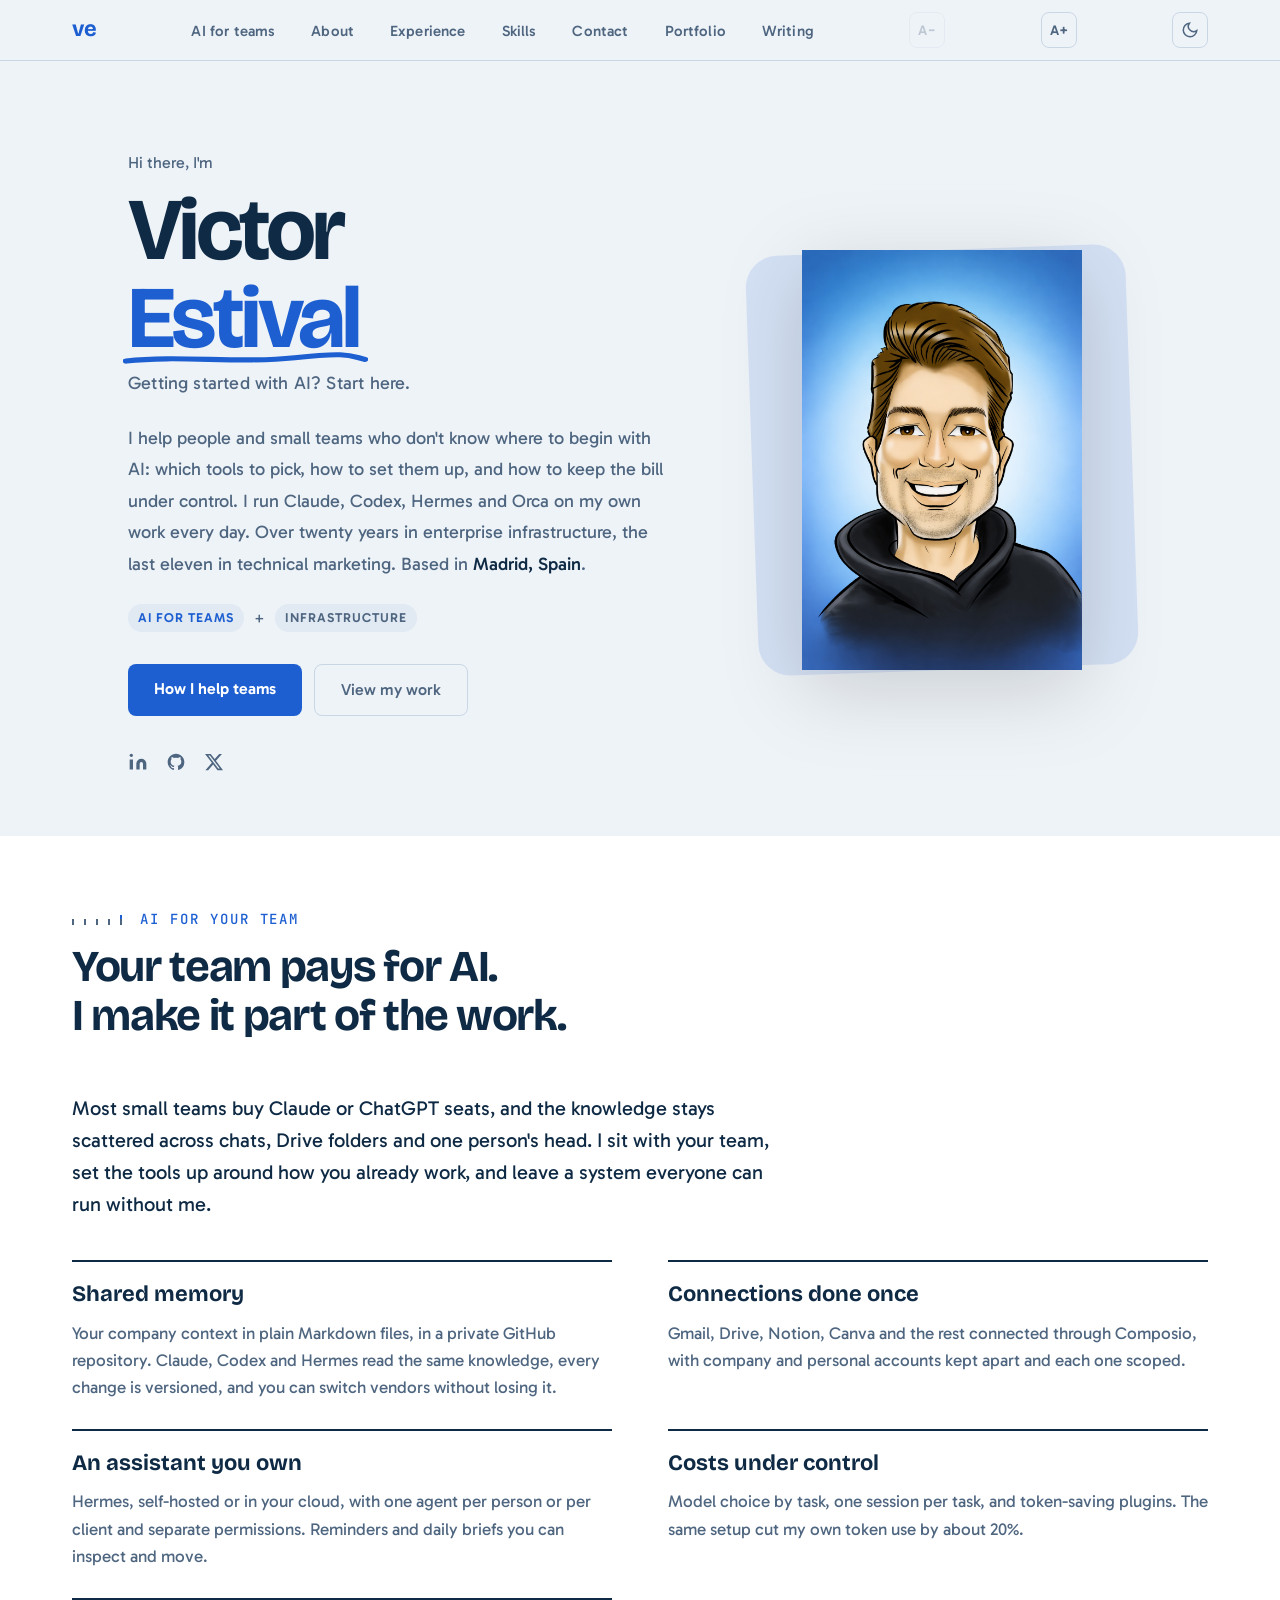
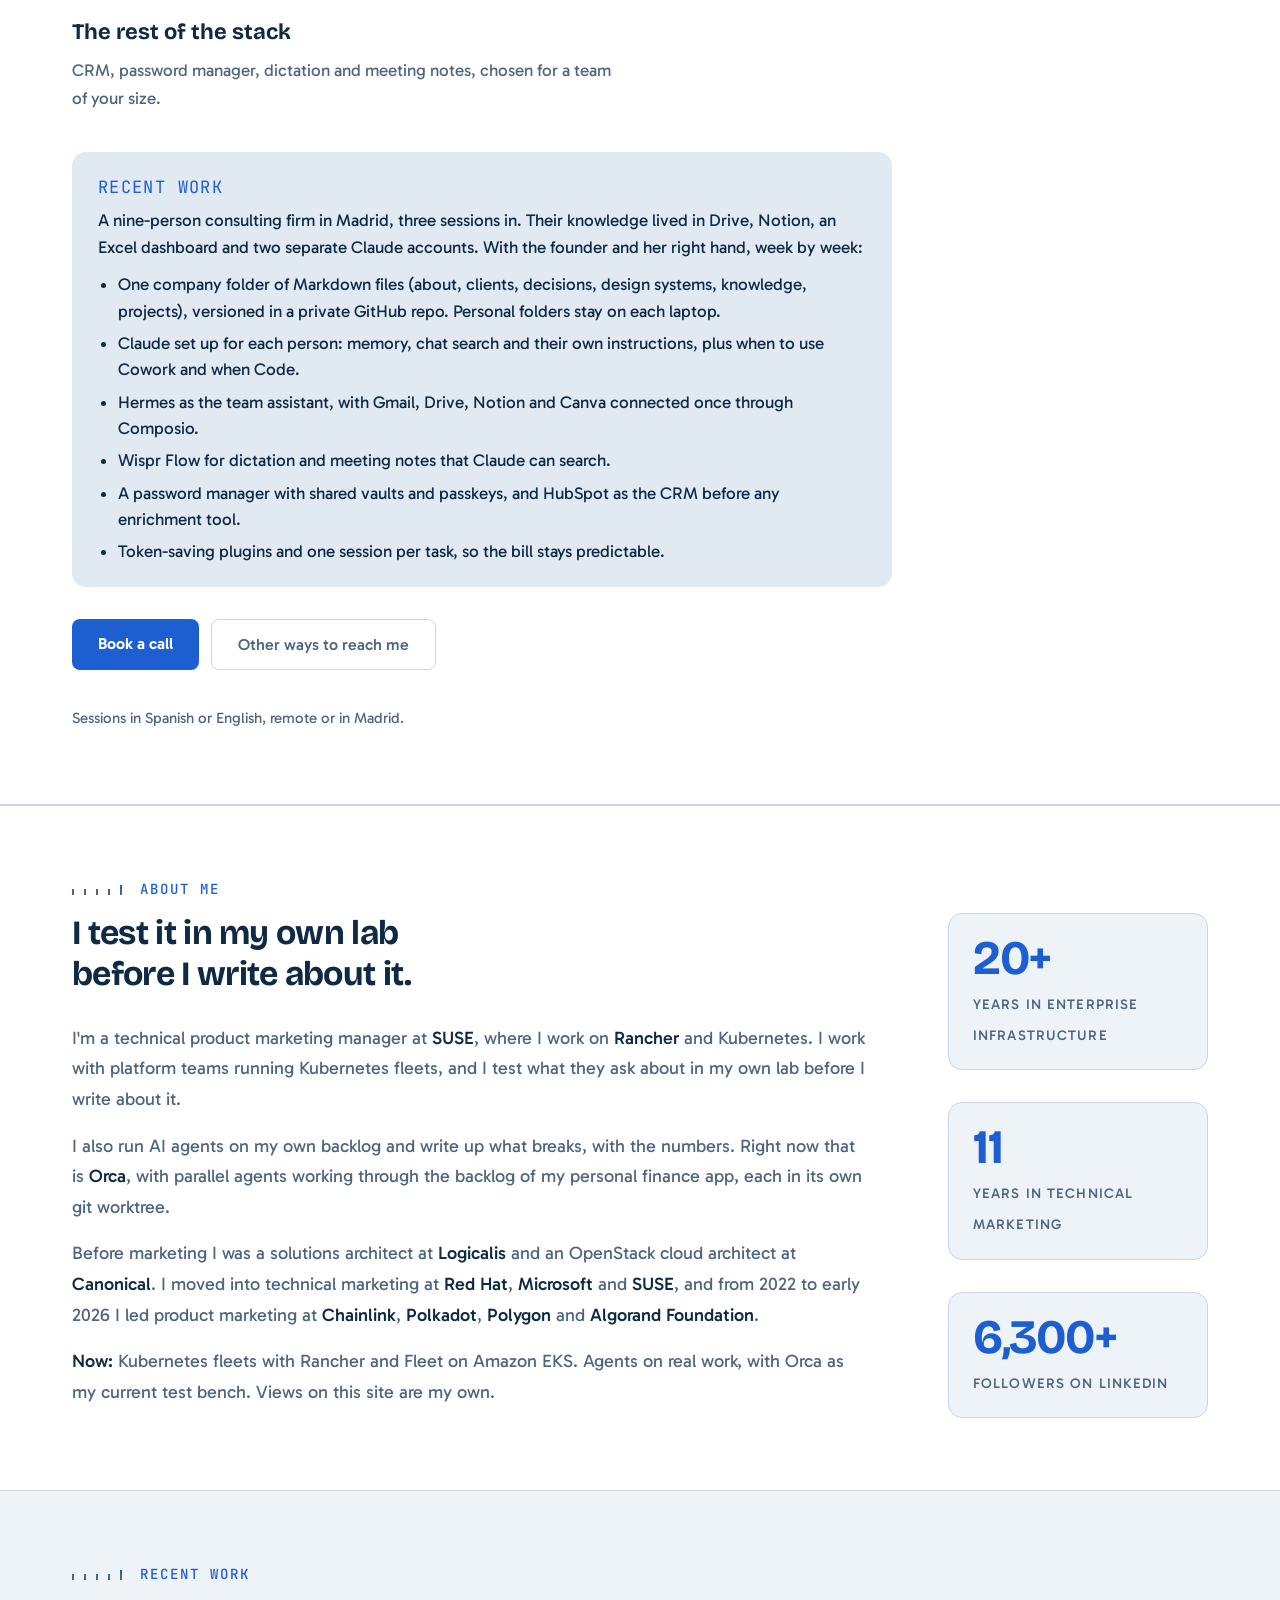
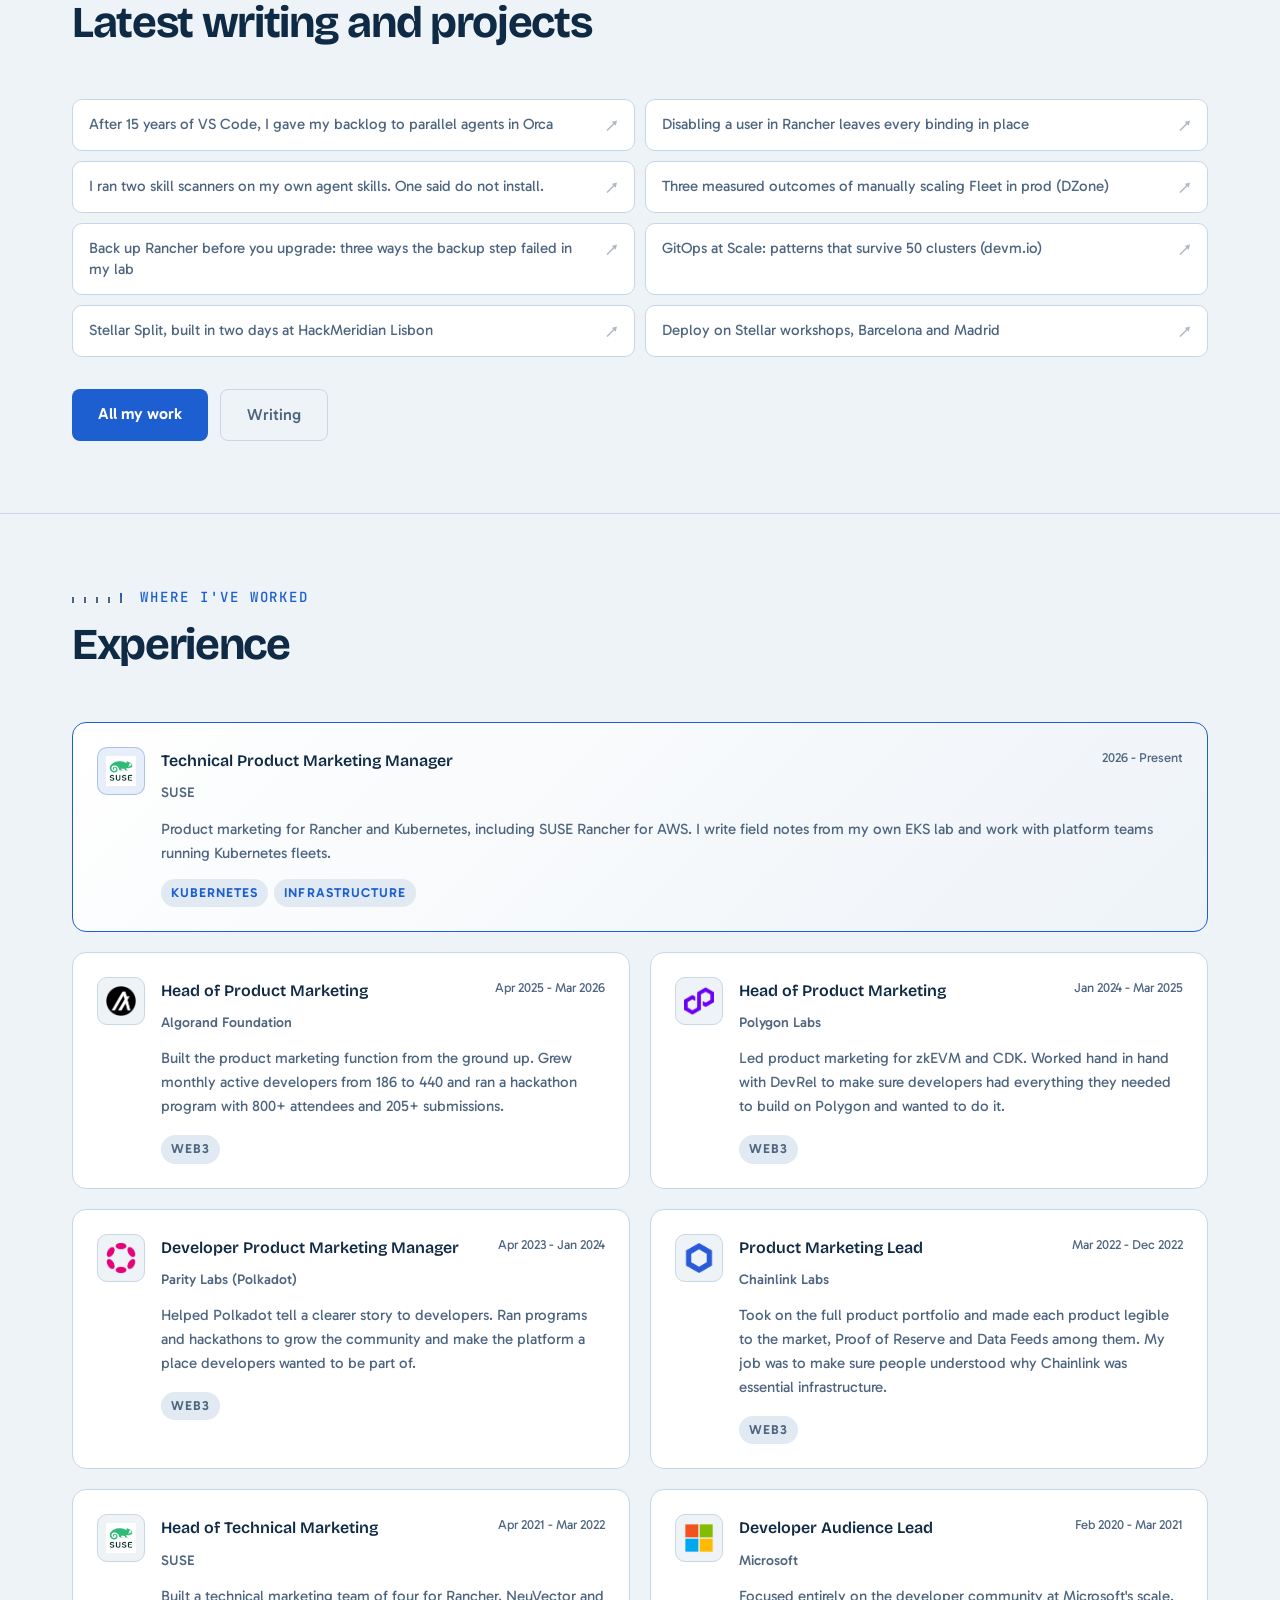
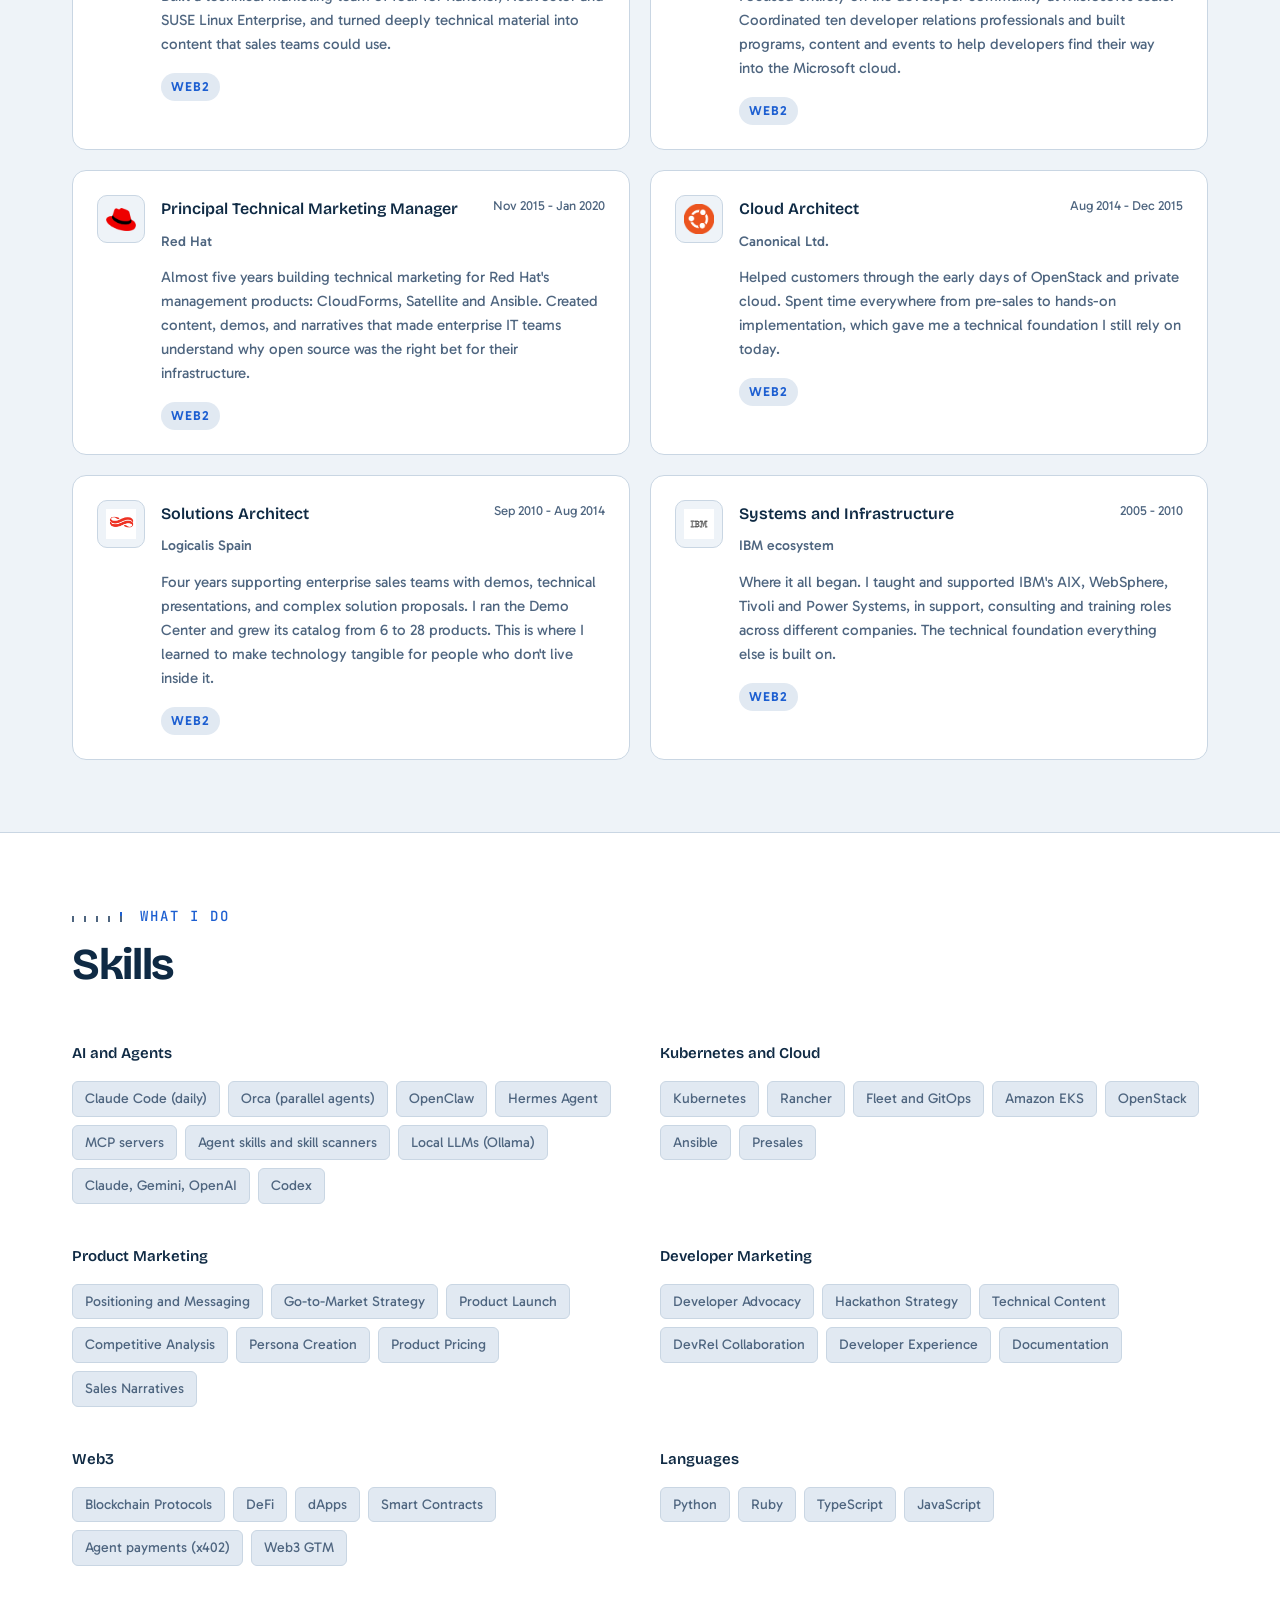
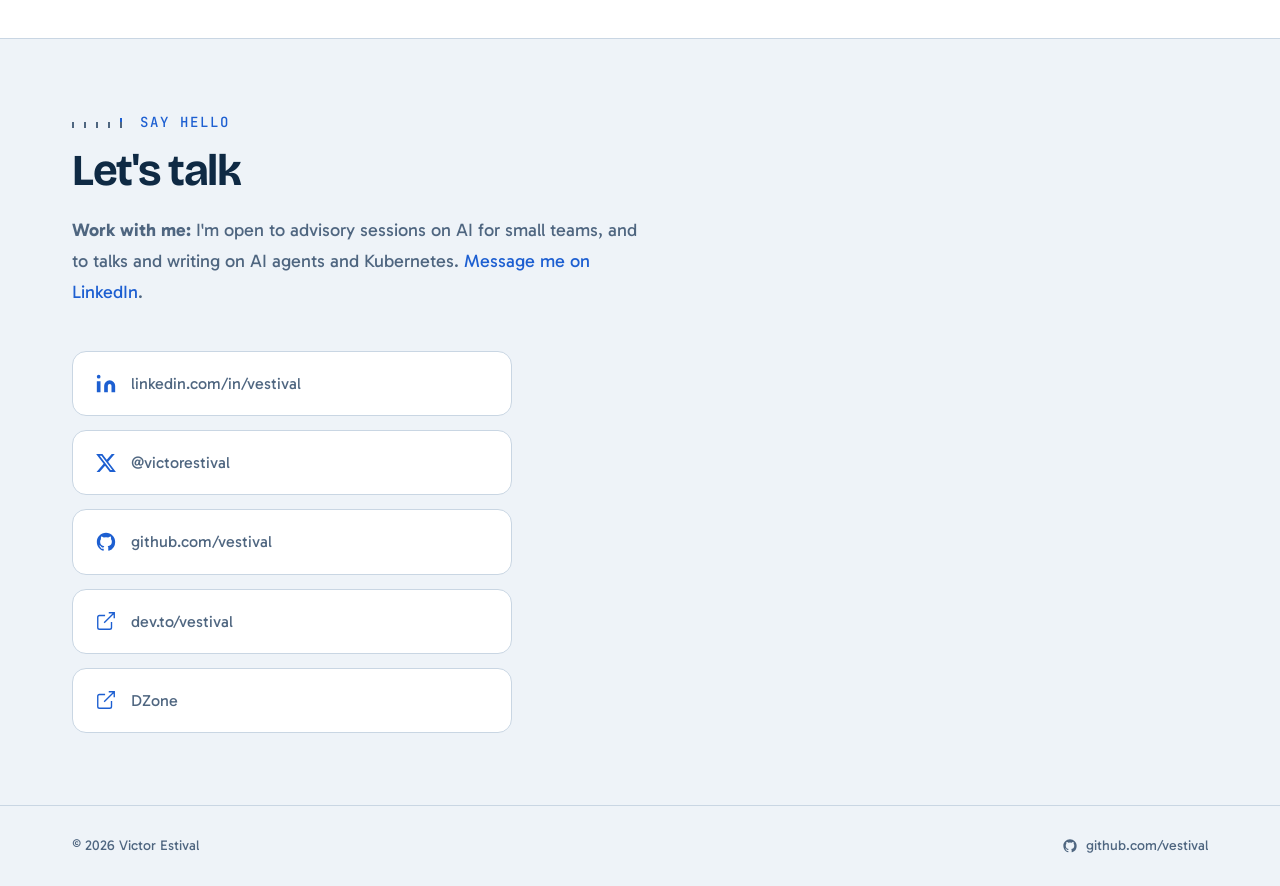
==== commit 3475e7a0: "Hero for people starting with AI, fuller anonymous case Hero now speaks to people and small teams wh" ====
--- a/index.html
+++ b/index.html
@@ -60,9 +60,9 @@
       <div class="hero-text">
         <p class="hero-greeting">Hi there, I'm</p>
         <h1>Victor<br><span>Estival</span></h1>
-        <p class="hero-title">AI set up for how small teams work</p>
+        <p class="hero-title">Getting started with AI? Start here.</p>
         <p class="hero-bio">
-          I help teams set up Claude and AI agents on their real work: shared memory, the right connections, and a bill that stays under control.
+          I help people and small teams who don't know where to begin with AI: which tools to pick, how to set them up, and how to keep the bill under control. I run Claude, Codex, Hermes and Orca on my own work every day.
           Over twenty years in enterprise infrastructure, the last eleven in technical marketing.
           Based in <strong>Madrid, Spain</strong>.
         </p>
@@ -110,7 +110,15 @@
       </dl>
       <div class="ai-case">
         <p class="ai-case-label">Recent work</p>
-        <p>A nine-person consulting firm in Madrid. In weekly sessions with the founder and her right hand, we are moving their AI context from two accounts into one shared repository, connecting their tools once, setting up an assistant they own and picking a CRM that fits.</p>
+        <p>A nine-person consulting firm in Madrid, three sessions in. Their knowledge lived in Drive, Notion, an Excel dashboard and two separate Claude accounts. With the founder and her right hand, week by week:</p>
+        <ul class="ai-case-list">
+          <li>One company folder of Markdown files (about, clients, decisions, design systems, knowledge, projects), versioned in a private GitHub repo. Personal folders stay on each laptop.</li>
+          <li>Claude set up for each person: memory, chat search and their own instructions, plus when to use Cowork and when Code.</li>
+          <li>Hermes as the team assistant, with Gmail, Drive, Notion and Canva connected once through Composio.</li>
+          <li>Wispr Flow for dictation and meeting notes that Claude can search.</li>
+          <li>A password manager with shared vaults and passkeys, and HubSpot as the CRM before any enrichment tool.</li>
+          <li>Token-saving plugins and one session per task, so the bill stays predictable.</li>
+        </ul>
       </div>
       <div class="hero-cta">
         <a href="https://app.reclaim.ai/m/victore/flexible-quick-meeting" target="_blank" rel="noopener" class="btn-primary">Book a call</a>
--- a/style.css
+++ b/style.css
@@ -947,8 +947,10 @@
 .ai-list > div { border-top: 2px solid var(--text); padding-top: 14px; }
 .ai-list dt { font-family: var(--font-display); font-weight: 700; font-size: 22px; margin-bottom: 6px; }
 .ai-list dd { color: var(--text-muted); font-size: 17px; line-height: 1.6; }
-.ai-case { max-width: 760px; padding: 22px 26px; background: var(--tag-bg); border-radius: 14px; margin-bottom: 32px; }
+.ai-case { max-width: 820px; padding: 22px 26px; background: var(--tag-bg); border-radius: 14px; margin-bottom: 32px; }
 .ai-case p { font-size: 17px; line-height: 1.6; }
 .ai-case-label { font-family: var(--font-mono); font-size: 13px; letter-spacing: .08em; text-transform: uppercase; color: var(--accent); margin-bottom: 6px; }
+.ai-case-list { margin: 10px 0 0 20px; display: grid; gap: 6px; }
+.ai-case-list li { font-size: 17px; line-height: 1.55; }
 .ai-note { margin-top: 16px; font-size: 15px; color: var(--text-muted); }
 @media (max-width: 860px) { .ai-list { grid-template-columns: 1fr; gap: 24px; } .ai-lead { font-size: 18px; } }
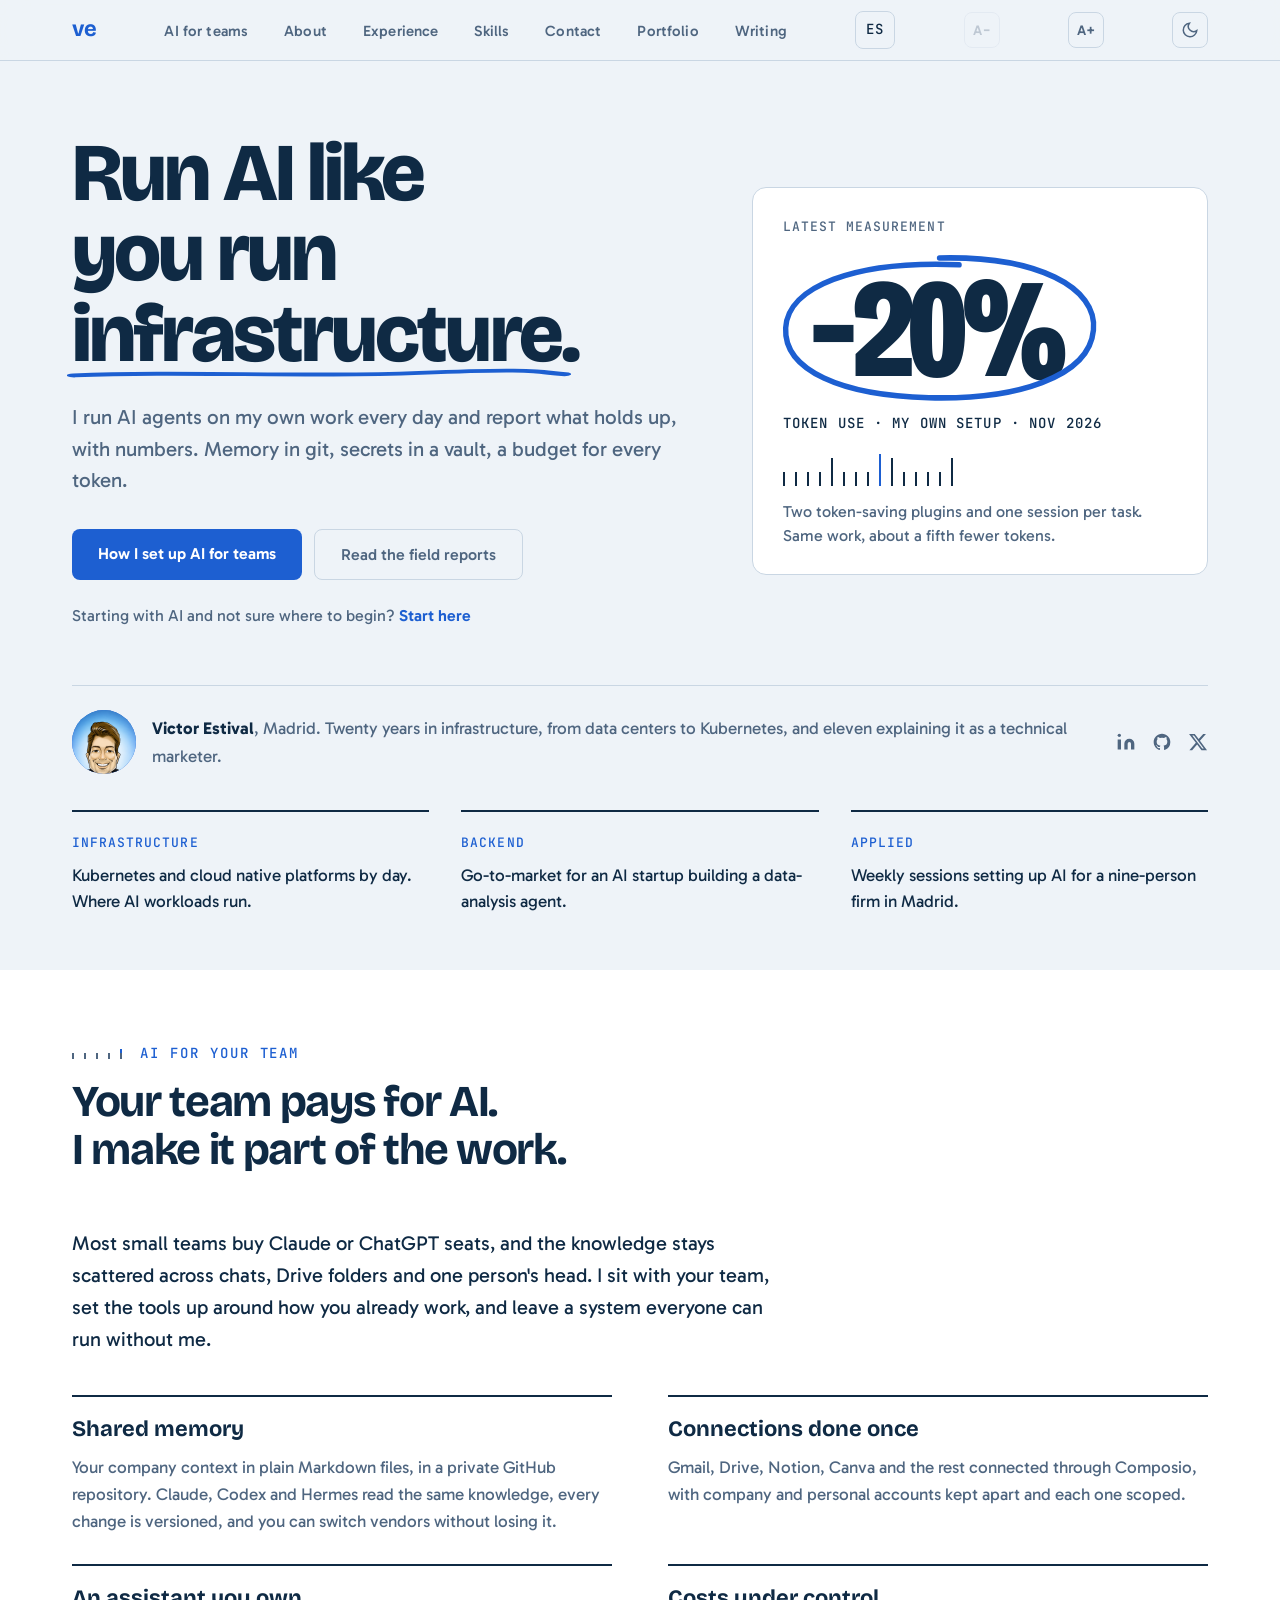
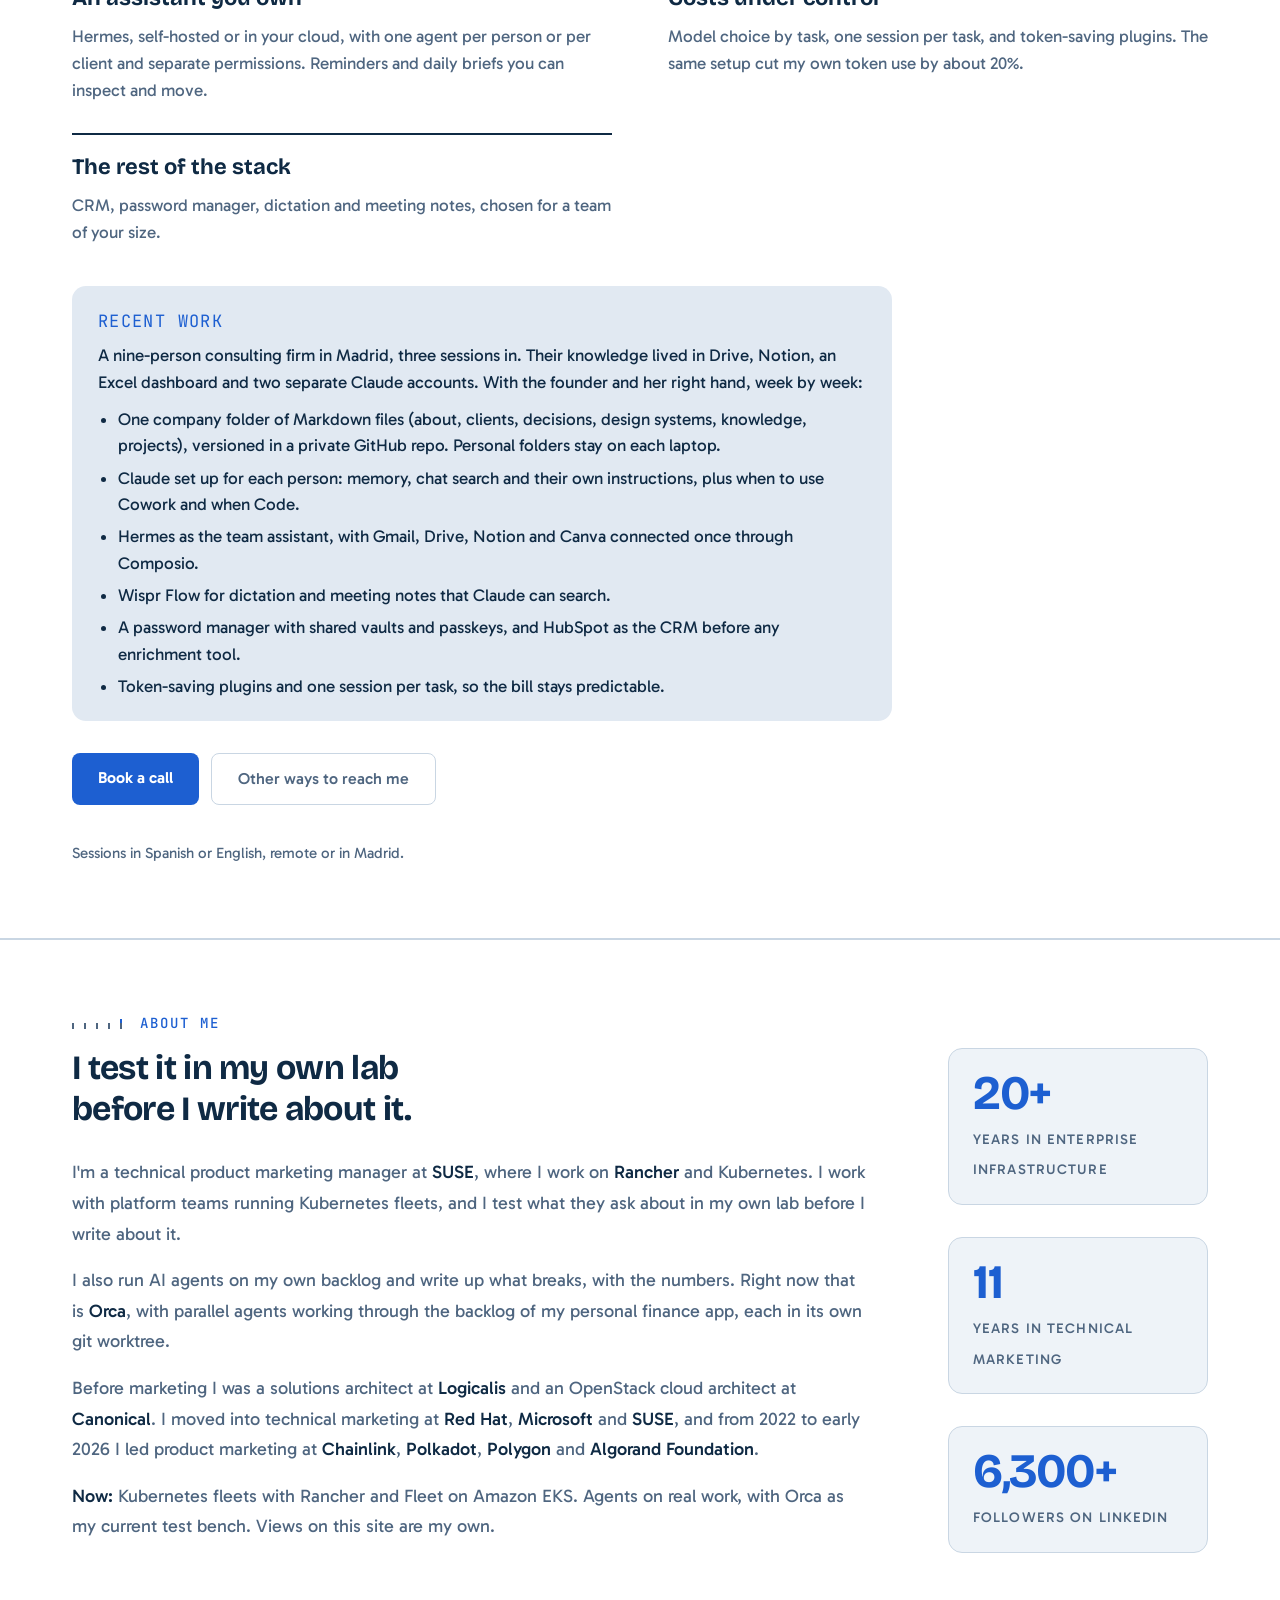
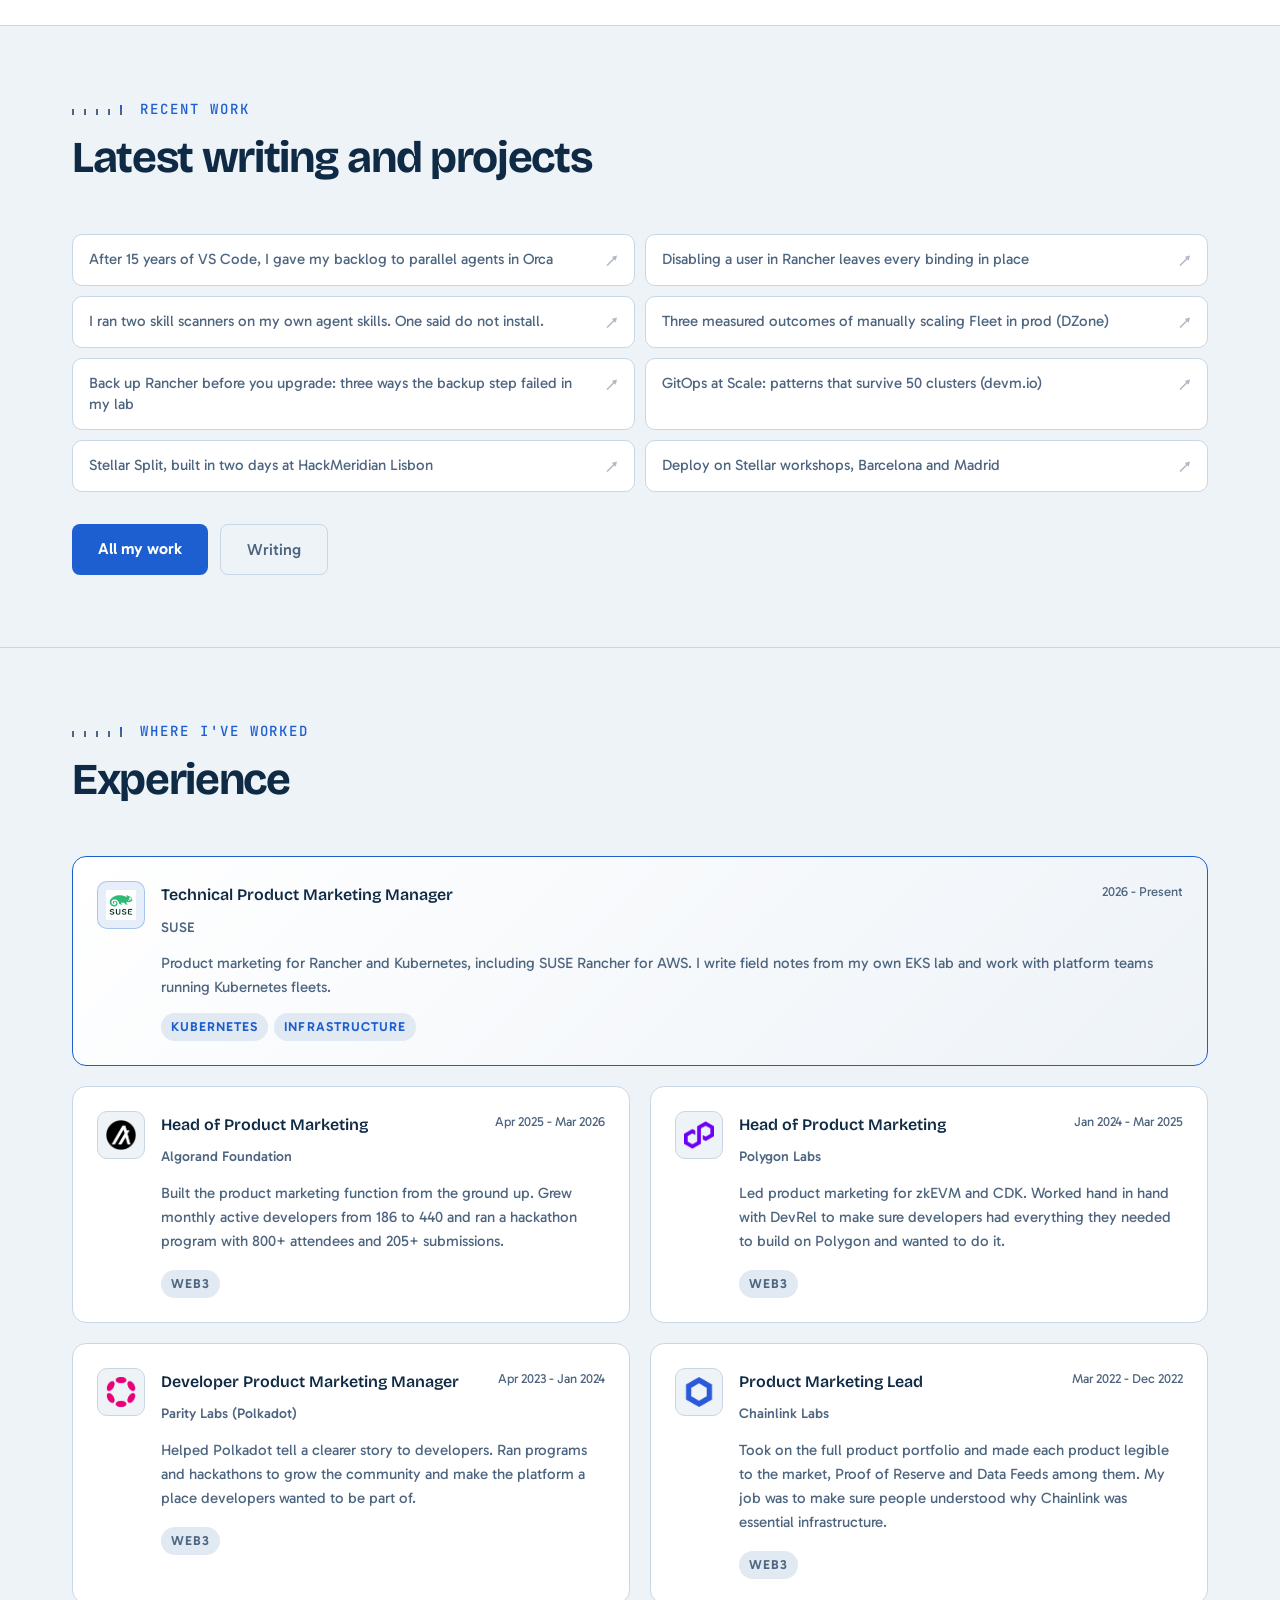
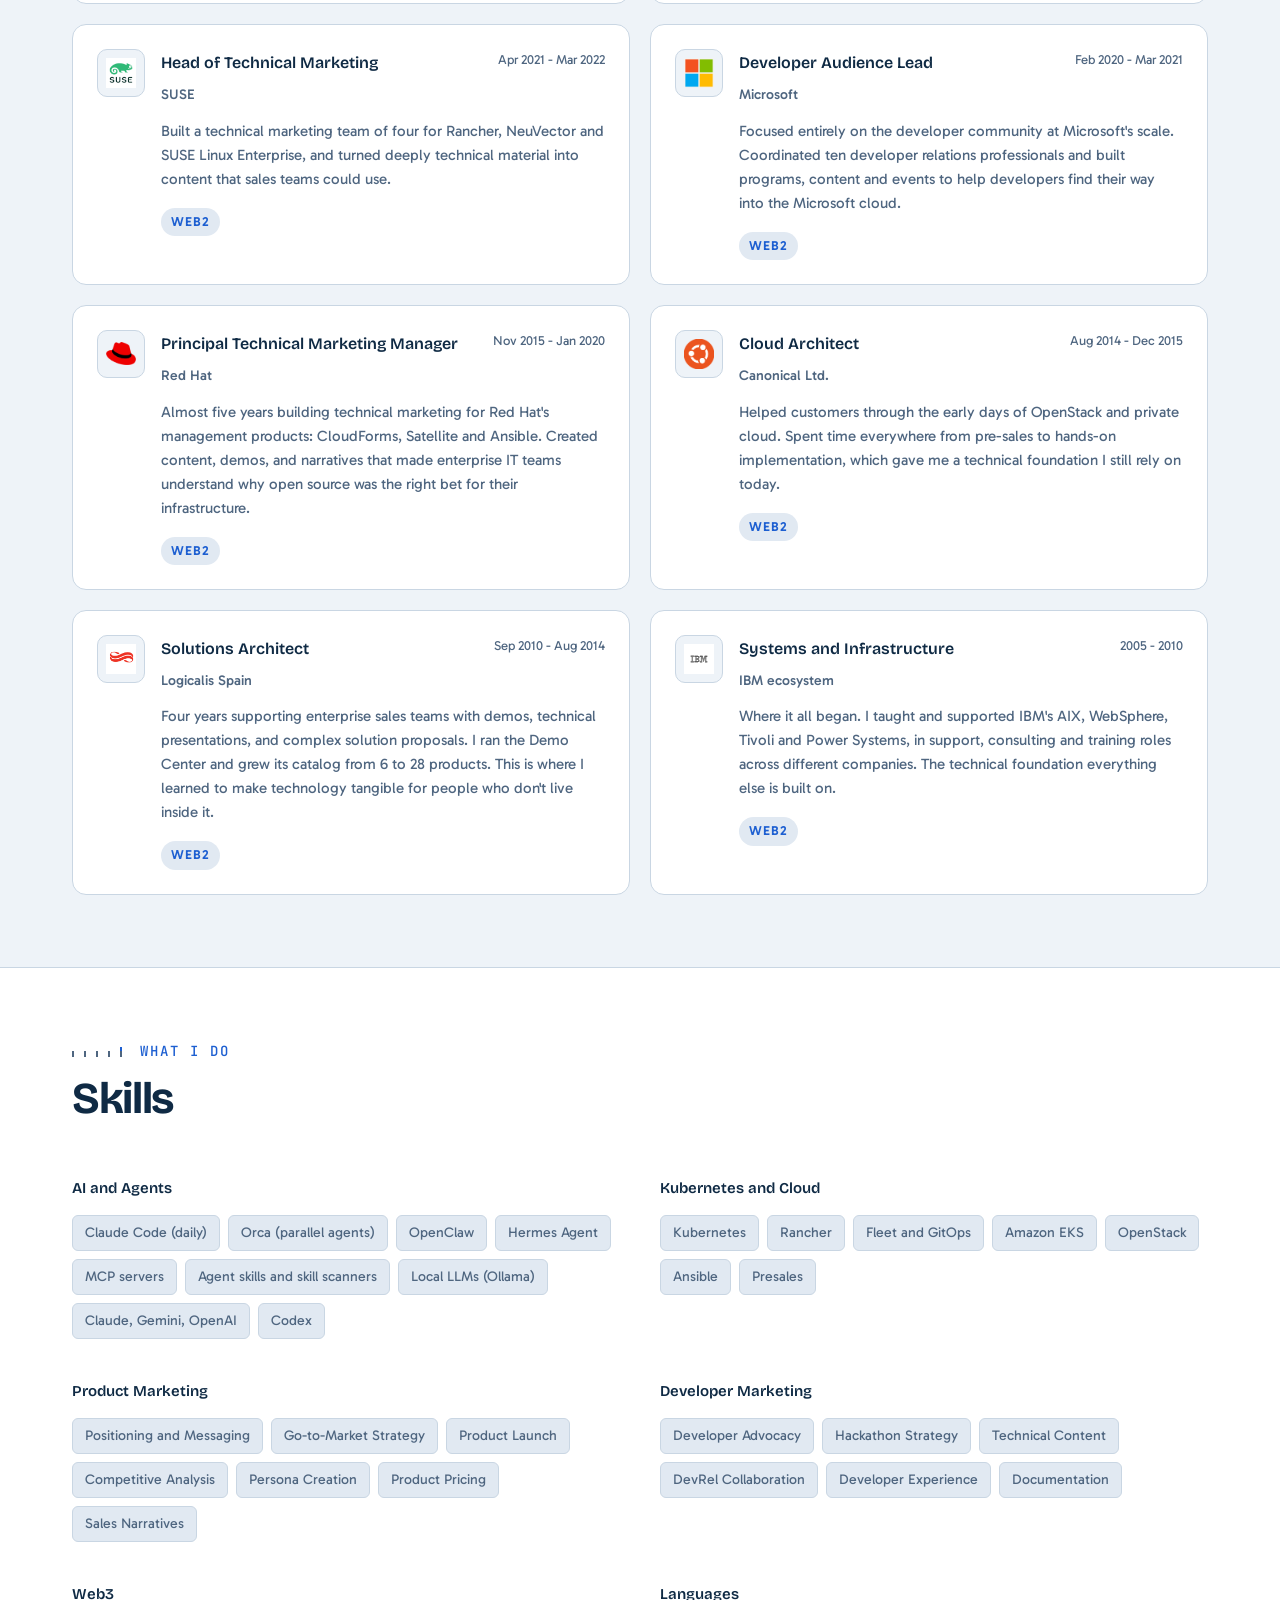
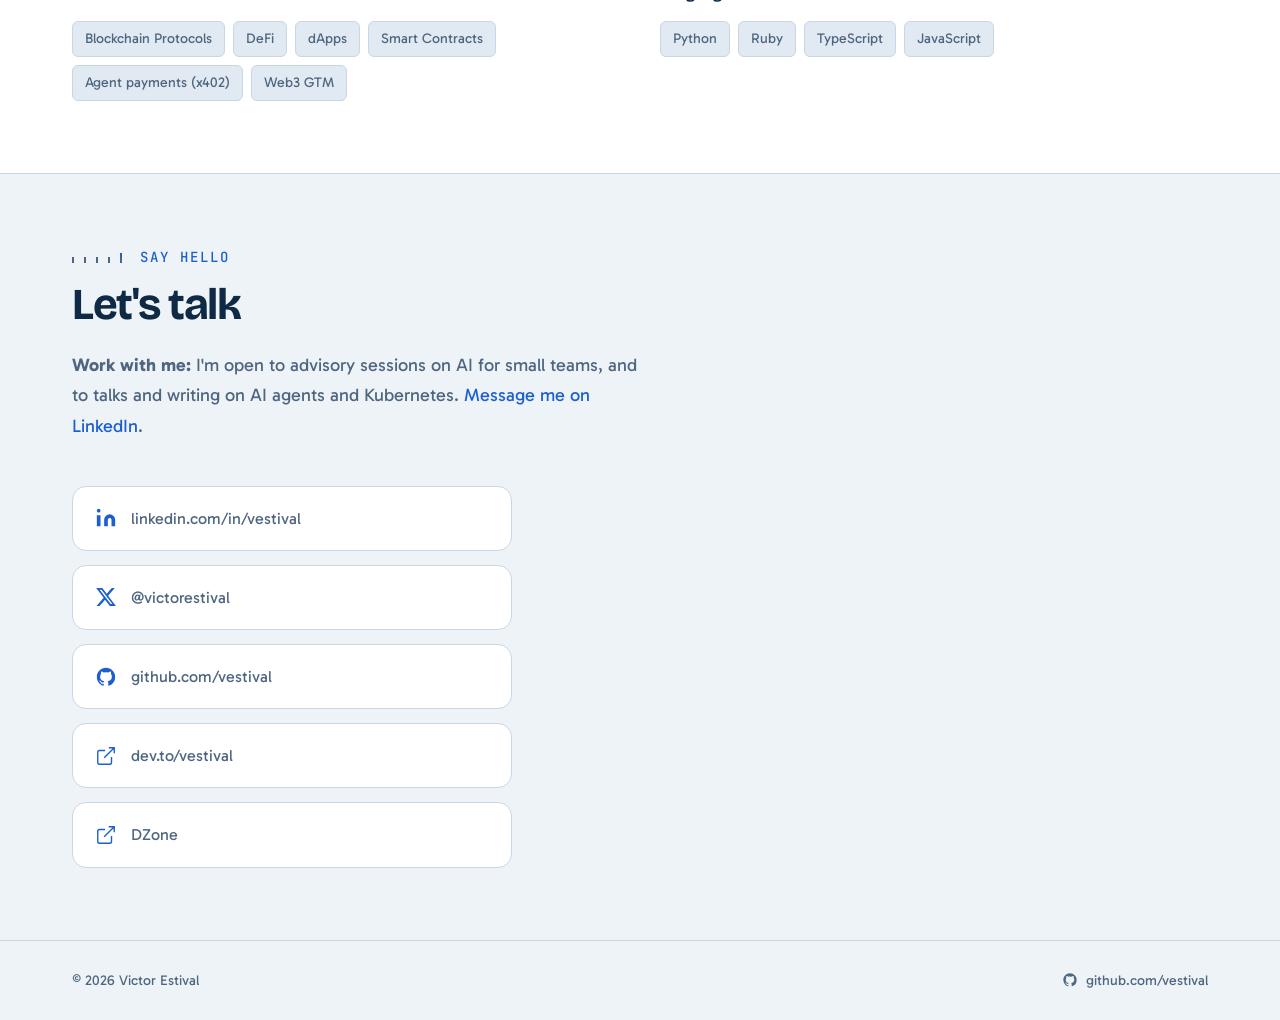
==== commit 954db8f8: "New hero, three layers and a Spanish version Hero rebuilt around 'Run AI like you run infrastructure" ====
--- a/index.html
+++ b/index.html
@@ -3,20 +3,23 @@
 <head>
   <meta charset="UTF-8" />
   <meta name="viewport" content="width=device-width, initial-scale=1.0" />
-  <title>Victor Estival: infrastructure and AI, explained</title>
-  <meta name="description" content="I explain infrastructure and AI to the people who run it. Kubernetes fleets, AI agents on real work, and technical product marketing. Madrid." />
+  <title>Victor Estival: run AI like you run infrastructure</title>
+  <meta name="description" content="I run AI agents on real work and report what holds up, with numbers. Twenty years in infrastructure. Madrid." />
   <link rel="canonical" href="https://vestival.es/" />
+  <link rel="alternate" hreflang="en" href="https://vestival.es/" />
+  <link rel="alternate" hreflang="es" href="https://vestival.es/es/" />
+  <link rel="alternate" hreflang="x-default" href="https://vestival.es/" />
   <meta property="og:type" content="website" />
   <meta property="og:site_name" content="Victor Estival" />
   <meta property="og:url" content="https://vestival.es/" />
-  <meta property="og:title" content="Victor Estival: infrastructure and AI, explained" />
-  <meta property="og:description" content="I explain infrastructure and AI to the people who run it. Kubernetes fleets, AI agents on real work, and technical product marketing." />
+  <meta property="og:title" content="Victor Estival: run AI like you run infrastructure" />
+  <meta property="og:description" content="I run AI agents on real work and report what holds up, with numbers. Twenty years in infrastructure." />
   <meta property="og:image" content="https://vestival.es/og.jpg" />
   <meta name="twitter:card" content="summary" />
   <meta name="twitter:site" content="@victorestival" />
   <meta name="twitter:creator" content="@victorestival" />
-  <meta name="twitter:title" content="Victor Estival: infrastructure and AI, explained" />
-  <meta name="twitter:description" content="I explain infrastructure and AI to the people who run it. Kubernetes fleets, AI agents on real work, and technical product marketing." />
+  <meta name="twitter:title" content="Victor Estival: run AI like you run infrastructure" />
+  <meta name="twitter:description" content="I run AI agents on real work and report what holds up, with numbers. Twenty years in infrastructure." />
   <meta name="twitter:image" content="https://vestival.es/og.jpg" />
   <link rel="alternate" type="application/rss+xml" title="Victor Estival, writing" href="https://vestival.es/feed.xml" />
   <link rel="preconnect" href="https://fonts.googleapis.com" />
@@ -41,6 +44,7 @@
         <li><a href="portfolio.html">Portfolio</a></li>
         <li><a href="/writing/">Writing</a></li>
       </ul>
+      <a class="lang-switch" href="/es/" hreflang="es" lang="es">ES</a>
       <button class="font-toggle" id="fontDown" aria-label="Decrease font size">A−</button>
       <button class="font-toggle" id="fontUp" aria-label="Increase font size">A+</button>
       <button class="theme-toggle" id="themeToggle" aria-label="Toggle theme">
@@ -56,25 +60,31 @@
 
   <!-- HERO -->
   <section id="hero">
-    <div class="container hero-grid">
-      <div class="hero-text">
-        <p class="hero-greeting">Hi there, I'm</p>
-        <h1>Victor<br><span>Estival</span></h1>
-        <p class="hero-title">Getting started with AI? Start here.</p>
-        <p class="hero-bio">
-          I help people and small teams who don't know where to begin with AI: which tools to pick, how to set them up, and how to keep the bill under control. I run Claude, Codex, Hermes and Orca on my own work every day.
-          Over twenty years in enterprise infrastructure, the last eleven in technical marketing.
-          Based in <strong>Madrid, Spain</strong>.
-        </p>
-        <div class="hero-tags">
-          <span class="pill web2">AI for teams</span>
-          <span class="pill-sep">+</span>
-          <span class="pill web3">Infrastructure</span>
-        </div>
-        <div class="hero-cta">
-          <a href="#ai-teams" class="btn-primary">How I help teams</a>
-          <a href="portfolio.html" class="btn-outline">View my work</a>
-        </div>
+    <div class="container">
+      <div class="hx-grid">
+        <div class="hx-main">
+          <h1 class="hx-title">Run AI like you run <span class="hx-mark">infrastructure</span>.</h1>
+          <p class="hx-sub">I run AI agents on my own work every day and report what holds up, with numbers. Memory in git, secrets in a vault, a budget for every token.</p>
+          <div class="hx-cta">
+            <a href="#ai-teams" class="btn-primary">How I set up AI for teams</a>
+            <a href="/writing/" class="btn-outline">Read the field reports</a>
+          </div>
+          <p class="hx-start">Starting with AI and not sure where to begin? <a href="#ai-teams">Start here</a></p>
+        </div>
+        <aside class="hx-measure" aria-label="Latest measurement">
+          <p class="hx-measure-label">Latest measurement</p>
+          <div class="hx-number-wrap">
+            <span class="hx-number">&minus;20%</span>
+            <svg class="hx-circle" viewBox="0 0 300 140" preserveAspectRatio="none" aria-hidden="true"><path d="M150 8 C 240 6, 296 34, 292 72 C 288 114, 220 134, 140 132 C 60 130, 6 108, 8 70 C 10 34, 70 10, 168 14" fill="none" stroke="currentColor" stroke-width="5" stroke-linecap="round"/></svg>
+          </div>
+          <p class="hx-unit">TOKEN USE &middot; MY OWN SETUP &middot; NOV 2026</p>
+          <div class="hx-ruler" aria-hidden="true"><i></i><i></i><i></i><i></i><i></i><i></i><i></i><i></i><i class="on"></i><i></i><i></i><i></i><i></i><i></i><i></i></div>
+          <p class="hx-caption">Two token-saving plugins and one session per task. Same work, about a fifth fewer tokens.</p>
+        </aside>
+      </div>
+      <div class="hx-byline">
+        <img src="victor.png" alt="Victor Estival" class="hx-avatar" width="64" height="64" />
+        <p><strong>Victor Estival</strong>, Madrid. Twenty years in infrastructure, from data centers to Kubernetes, and eleven explaining it as a technical marketer.</p>
         <div class="hero-social">
           <a href="https://www.linkedin.com/in/vestival" target="_blank" rel="noopener" aria-label="LinkedIn">
             <svg width="20" height="20" viewBox="0 0 24 24" fill="currentColor"><path d="M16 8a6 6 0 016 6v7h-4v-7a2 2 0 00-2-2 2 2 0 00-2 2v7h-4v-7a6 6 0 016-6zM2 9h4v12H2z"/><circle cx="4" cy="4" r="2"/></svg>
@@ -87,11 +97,11 @@
           </a>
         </div>
       </div>
-      <div class="hero-image">
-        <div class="avatar-wrap">
-          <img src="victor.png" alt="Victor Estival illustration" />
-        </div>
-      </div>
+      <ol class="hx-layers">
+        <li><span class="hx-layer-k">Infrastructure</span><p>Kubernetes and cloud native platforms by day. Where AI workloads run.</p></li>
+        <li><span class="hx-layer-k">Backend</span><p>Go-to-market for an AI startup building a data-analysis agent.</p></li>
+        <li><span class="hx-layer-k">Applied</span><p>Weekly sessions setting up AI for a nine-person firm in Madrid.</p></li>
+      </ol>
     </div>
   </section>
 
--- a/style.css
+++ b/style.css
@@ -202,11 +202,13 @@
 }
 
 .hero-title {
-  font-size: 18px;
-  font-weight: 400;
-  color: var(--text-muted);
-  margin-bottom: 24px;
-  letter-spacing: 0.01em;
+  font-family: var(--font-display);
+  font-size: clamp(24px, 2.4vw, 30px);
+  font-weight: 700;
+  line-height: 1.2;
+  letter-spacing: -0.01em;
+  color: var(--text);
+  margin: 14px 0 18px;
 }
 
 .hero-bio {
@@ -905,7 +907,8 @@
   header ul { gap: 12px; margin-left: 12px; }
   header ul a { white-space: nowrap; font-size: 15px; }
   .font-toggle { display: none; }
-  header ul li:nth-child(2), header ul li:nth-child(3), header ul li:nth-child(4), header ul li:nth-child(5) { display: none; }
+  header ul li:nth-child(2), header ul li:nth-child(3), header ul li:nth-child(4), header ul li:nth-child(5), header ul li:nth-child(6) { display: none; }
+  .lang-switch { padding: 4px 7px; font-size: 13px; }
   .hero-cta { flex-wrap: wrap; }
 }
 
@@ -954,3 +957,66 @@
 .ai-case-list li { font-size: 17px; line-height: 1.55; }
 .ai-note { margin-top: 16px; font-size: 15px; color: var(--text-muted); }
 @media (max-width: 860px) { .ai-list { grid-template-columns: 1fr; gap: 24px; } .ai-lead { font-size: 18px; } }
+
+/* ── Hero: run AI like infrastructure ───────────────────────────── */
+#hero { padding: 72px 0 56px; display: block; }
+.hx-grid { display: grid; grid-template-columns: minmax(0, 1.35fr) minmax(0, 1fr); gap: 64px; align-items: center; }
+.hx-title {
+  font-family: var(--font-display);
+  font-weight: 800;
+  font-size: clamp(44px, 6.4vw, 92px);
+  line-height: 0.98;
+  letter-spacing: -0.035em;
+  text-wrap: balance;
+}
+.hx-mark { position: relative; display: inline-block; white-space: nowrap; }
+.hx-mark::after {
+  content: ''; position: absolute; left: -1%; right: -2%; bottom: -0.08em; height: 0.16em;
+  background: var(--accent-fill);
+  -webkit-mask: url("data:image/svg+xml,%3Csvg xmlns='http://www.w3.org/2000/svg' viewBox='0 0 200 20' preserveAspectRatio='none'%3E%3Cpath d='M3 13 C45 6 95 16 140 9 S185 7 197 11' stroke='black' stroke-width='6' fill='none' stroke-linecap='round'/%3E%3C/svg%3E") center / 100% 100% no-repeat;
+          mask: url("data:image/svg+xml,%3Csvg xmlns='http://www.w3.org/2000/svg' viewBox='0 0 200 20' preserveAspectRatio='none'%3E%3Cpath d='M3 13 C45 6 95 16 140 9 S185 7 197 11' stroke='black' stroke-width='6' fill='none' stroke-linecap='round'/%3E%3C/svg%3E") center / 100% 100% no-repeat;
+  transform-origin: left; animation: hx-draw .5s cubic-bezier(.2,.8,.2,1) .35s both;
+}
+@keyframes hx-draw { from { transform: scaleX(0); } to { transform: scaleX(1); } }
+.hx-sub { font-size: clamp(19px, 1.6vw, 22px); line-height: 1.55; max-width: 34em; margin: 28px 0 32px; color: var(--text-muted); }
+.hx-cta { display: flex; gap: 12px; flex-wrap: wrap; }
+.hx-start { margin-top: 22px; font-size: 16px; color: var(--text-muted); }
+.hx-start a { color: var(--accent); font-weight: 600; text-underline-offset: 3px; }
+.hx-measure { padding: 28px 30px 26px; background: var(--bg-card); border: 1px solid var(--border); border-radius: 14px; }
+.hx-measure-label, .hx-unit, .hx-layer-k { font-family: var(--font-mono); font-weight: 500; letter-spacing: .08em; text-transform: uppercase; }
+.hx-measure-label { font-size: 13px; color: var(--text-muted); }
+.hx-number-wrap { position: relative; display: inline-block; margin: 14px 0 10px; padding: 10px 34px 6px 26px; }
+.hx-number {
+  font-family: var(--font-display); font-weight: 800; font-stretch: 75%;
+  font-variation-settings: 'wdth' 75; font-size: clamp(96px, 11vw, 168px); line-height: .95; letter-spacing: -0.03em;
+  font-variant-numeric: tabular-nums;
+}
+.hx-circle { position: absolute; inset: -4px -6px; width: calc(100% + 12px); height: calc(100% + 8px); color: var(--accent-fill); pointer-events: none;
+}
+.hx-circle path { stroke-dasharray: 800; stroke-dashoffset: 800; animation: hx-circle .7s cubic-bezier(.2,.8,.2,1) .6s forwards; }
+@keyframes hx-circle { to { stroke-dashoffset: 0; } }
+.hx-unit { font-size: 14px; color: var(--text); }
+.hx-ruler { display: flex; align-items: flex-end; gap: 10px; height: 32px; margin: 18px 0 14px; color: var(--text); }
+.hx-ruler i { display: block; width: 2px; height: 14px; background: currentColor; }
+.hx-ruler i:nth-child(5n) { height: 28px; }
+.hx-ruler i.on { background: var(--accent-fill); height: 32px; }
+.hx-caption { font-size: 16px; line-height: 1.5; color: var(--text-muted); }
+.hx-byline { display: flex; align-items: center; gap: 16px; margin-top: 56px; padding-top: 24px; border-top: 1px solid var(--border); flex-wrap: wrap; }
+.hx-avatar { width: 64px; height: 64px; border-radius: 50%; object-fit: cover; object-position: top; background: var(--accent-fill); }
+.hx-byline p { flex: 1; min-width: 260px; font-size: 17px; color: var(--text-muted); }
+.hx-byline p strong { color: var(--text); font-weight: 700; }
+.hx-byline .hero-social { margin: 0; display: flex; gap: 16px; }
+.hx-layers { list-style: none; display: grid; grid-template-columns: repeat(3, 1fr); gap: 32px; margin-top: 36px; counter-reset: none; }
+.hx-layers li { border-top: 2px solid var(--text); padding-top: 14px; }
+.hx-layer-k { font-size: 13px; color: var(--accent); }
+.hx-layers p { margin-top: 6px; font-size: 17px; line-height: 1.5; }
+@media (prefers-reduced-motion: reduce) { .hx-mark::after, .hx-circle path { animation: none; stroke-dashoffset: 0; } }
+@media (max-width: 860px) {
+  #hero { padding: 40px 0 40px; }
+  .hx-grid { grid-template-columns: 1fr; gap: 36px; }
+  .hx-layers { grid-template-columns: 1fr; gap: 20px; }
+  .hx-byline { margin-top: 40px; }
+}
+
+.lang-switch { font-family: var(--font-mono); font-weight: 500; font-size: 14px; letter-spacing: .08em; color: var(--text); text-decoration: none; padding: 6px 10px; border: 1px solid var(--border); border-radius: 8px; }
+.lang-switch:hover { border-color: var(--accent); color: var(--accent); }
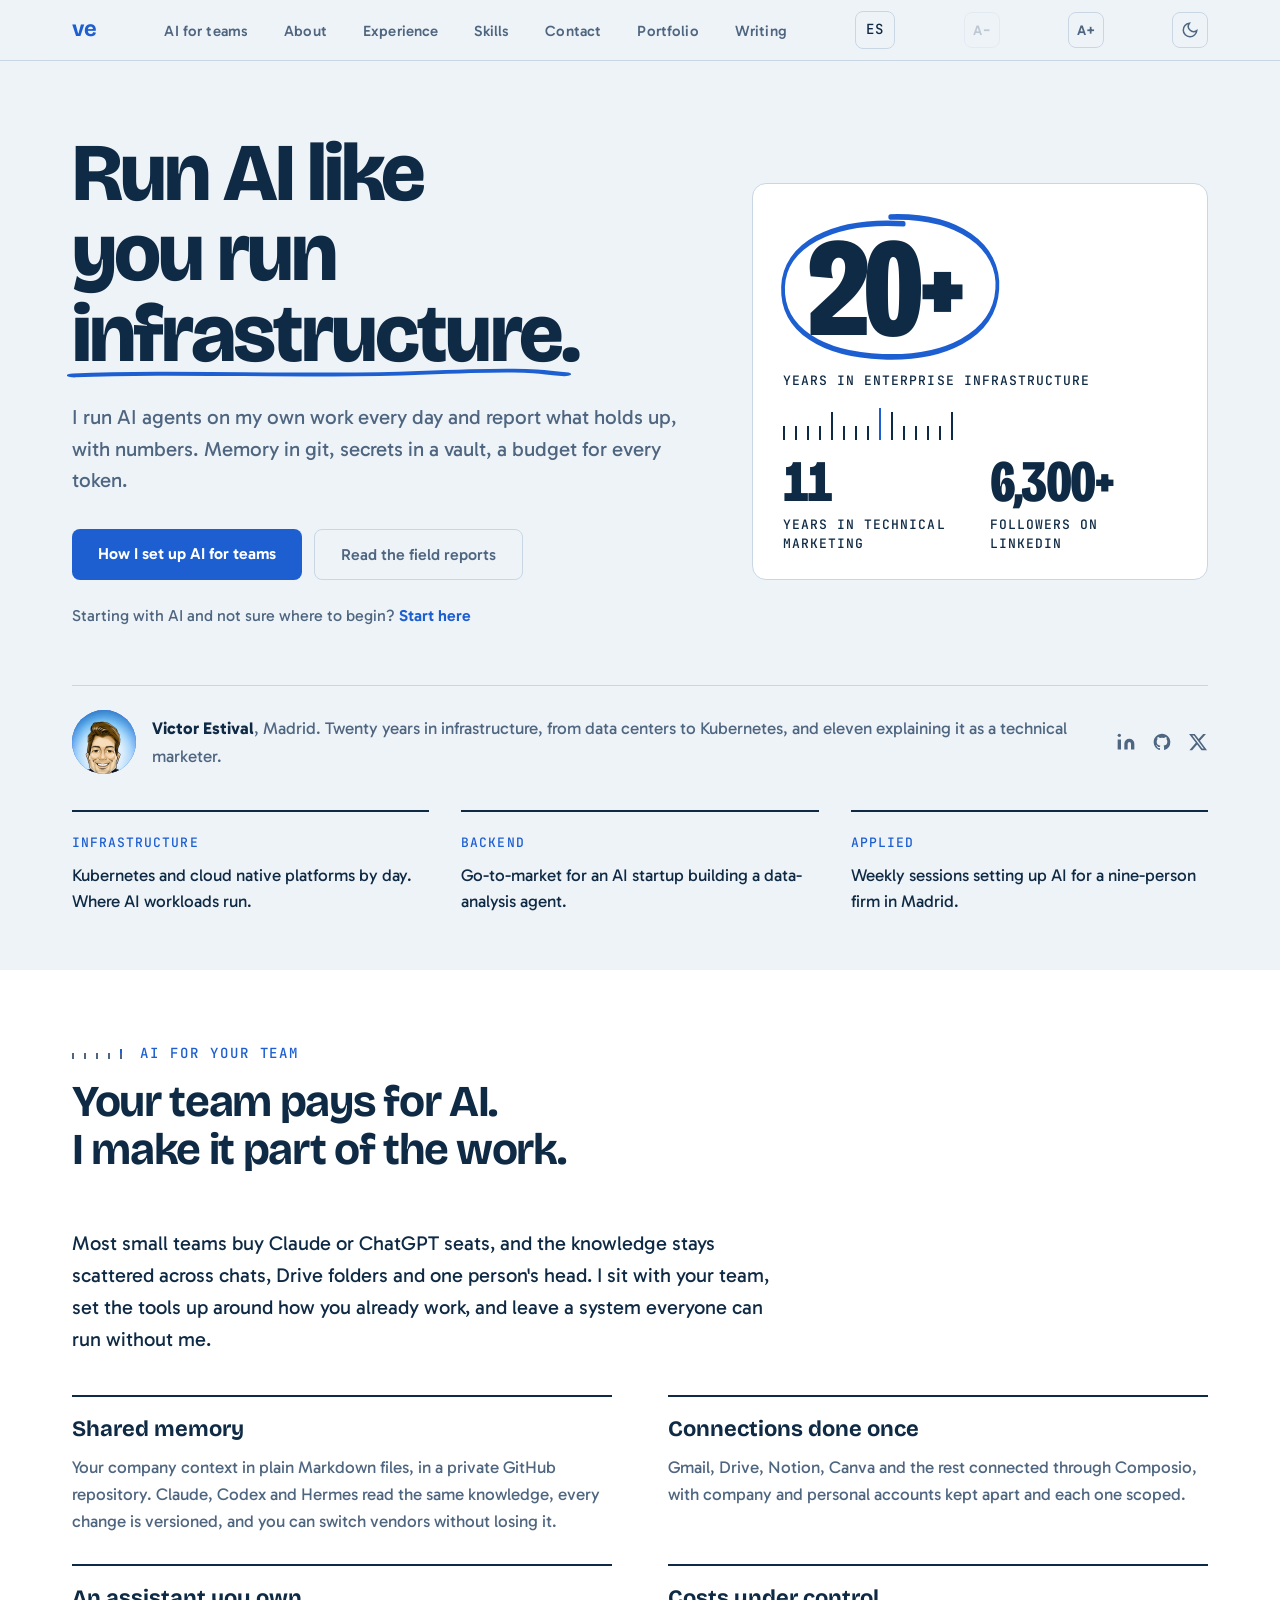
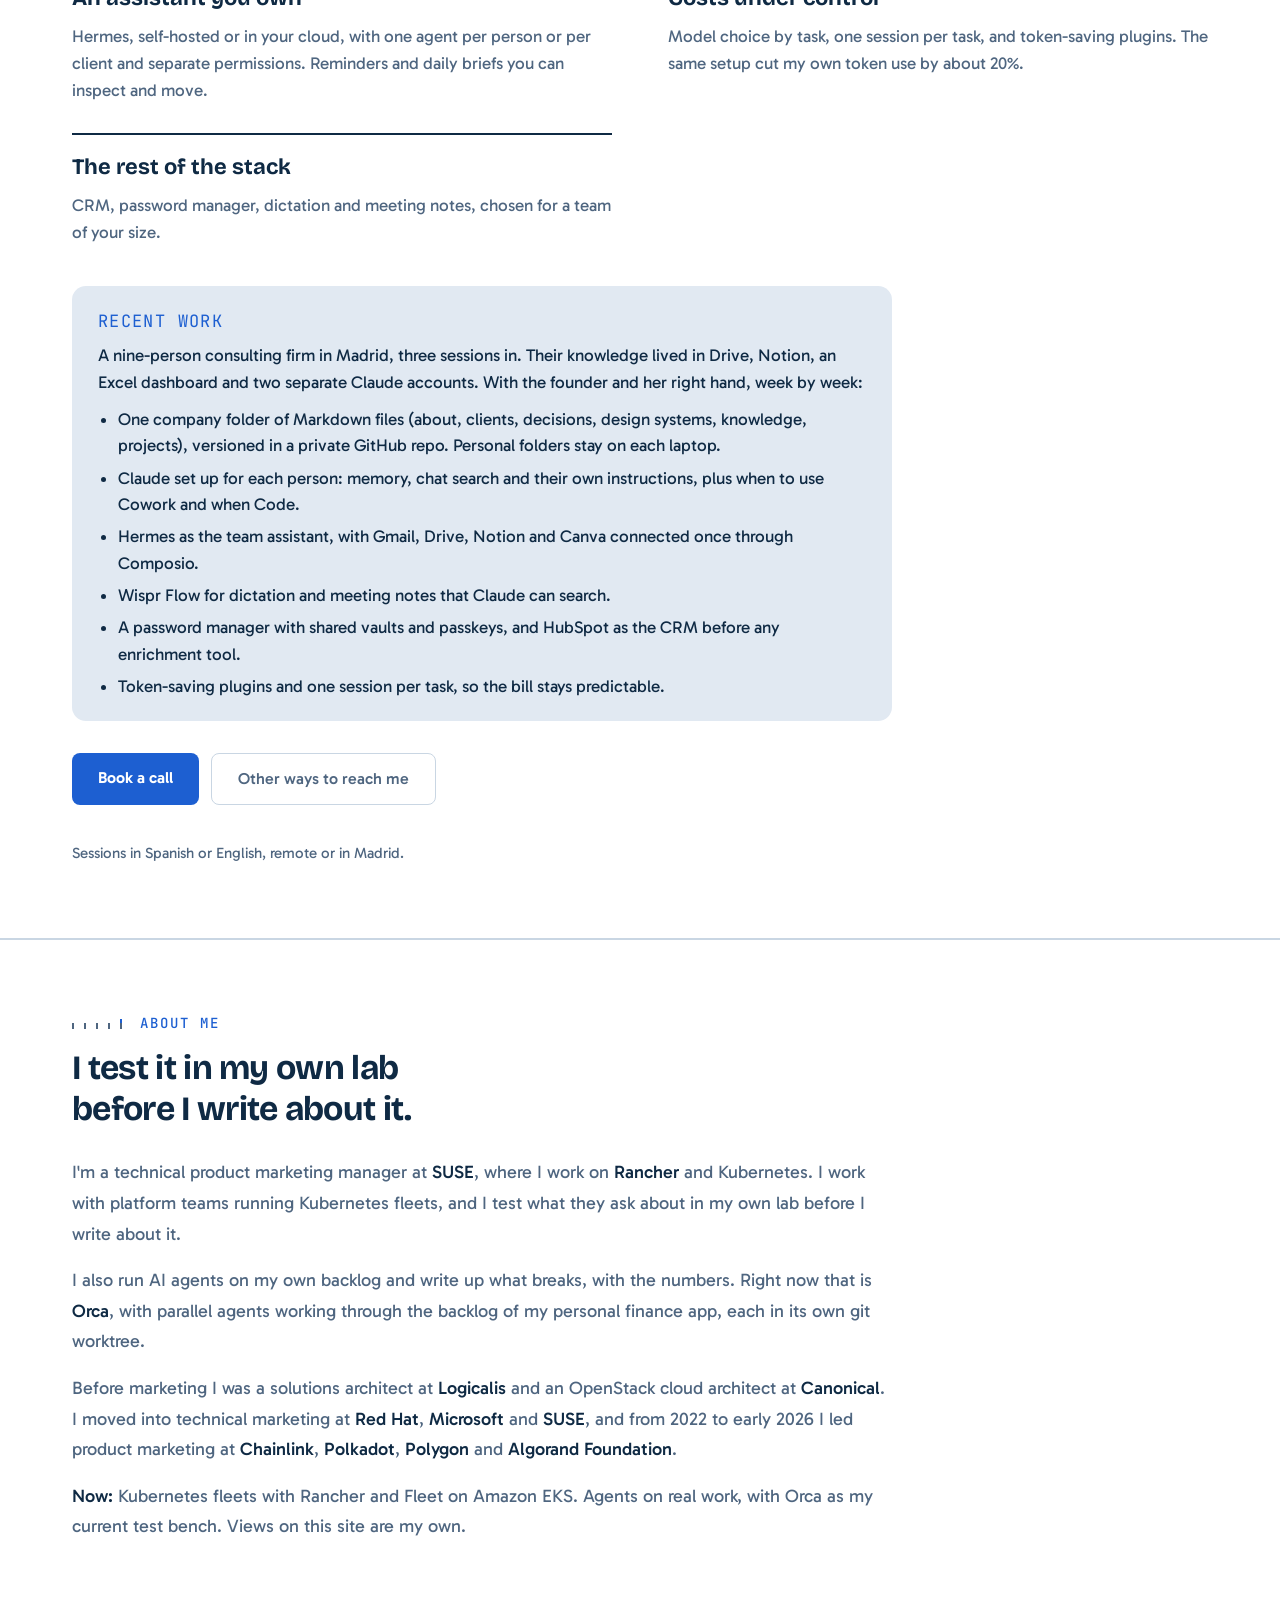
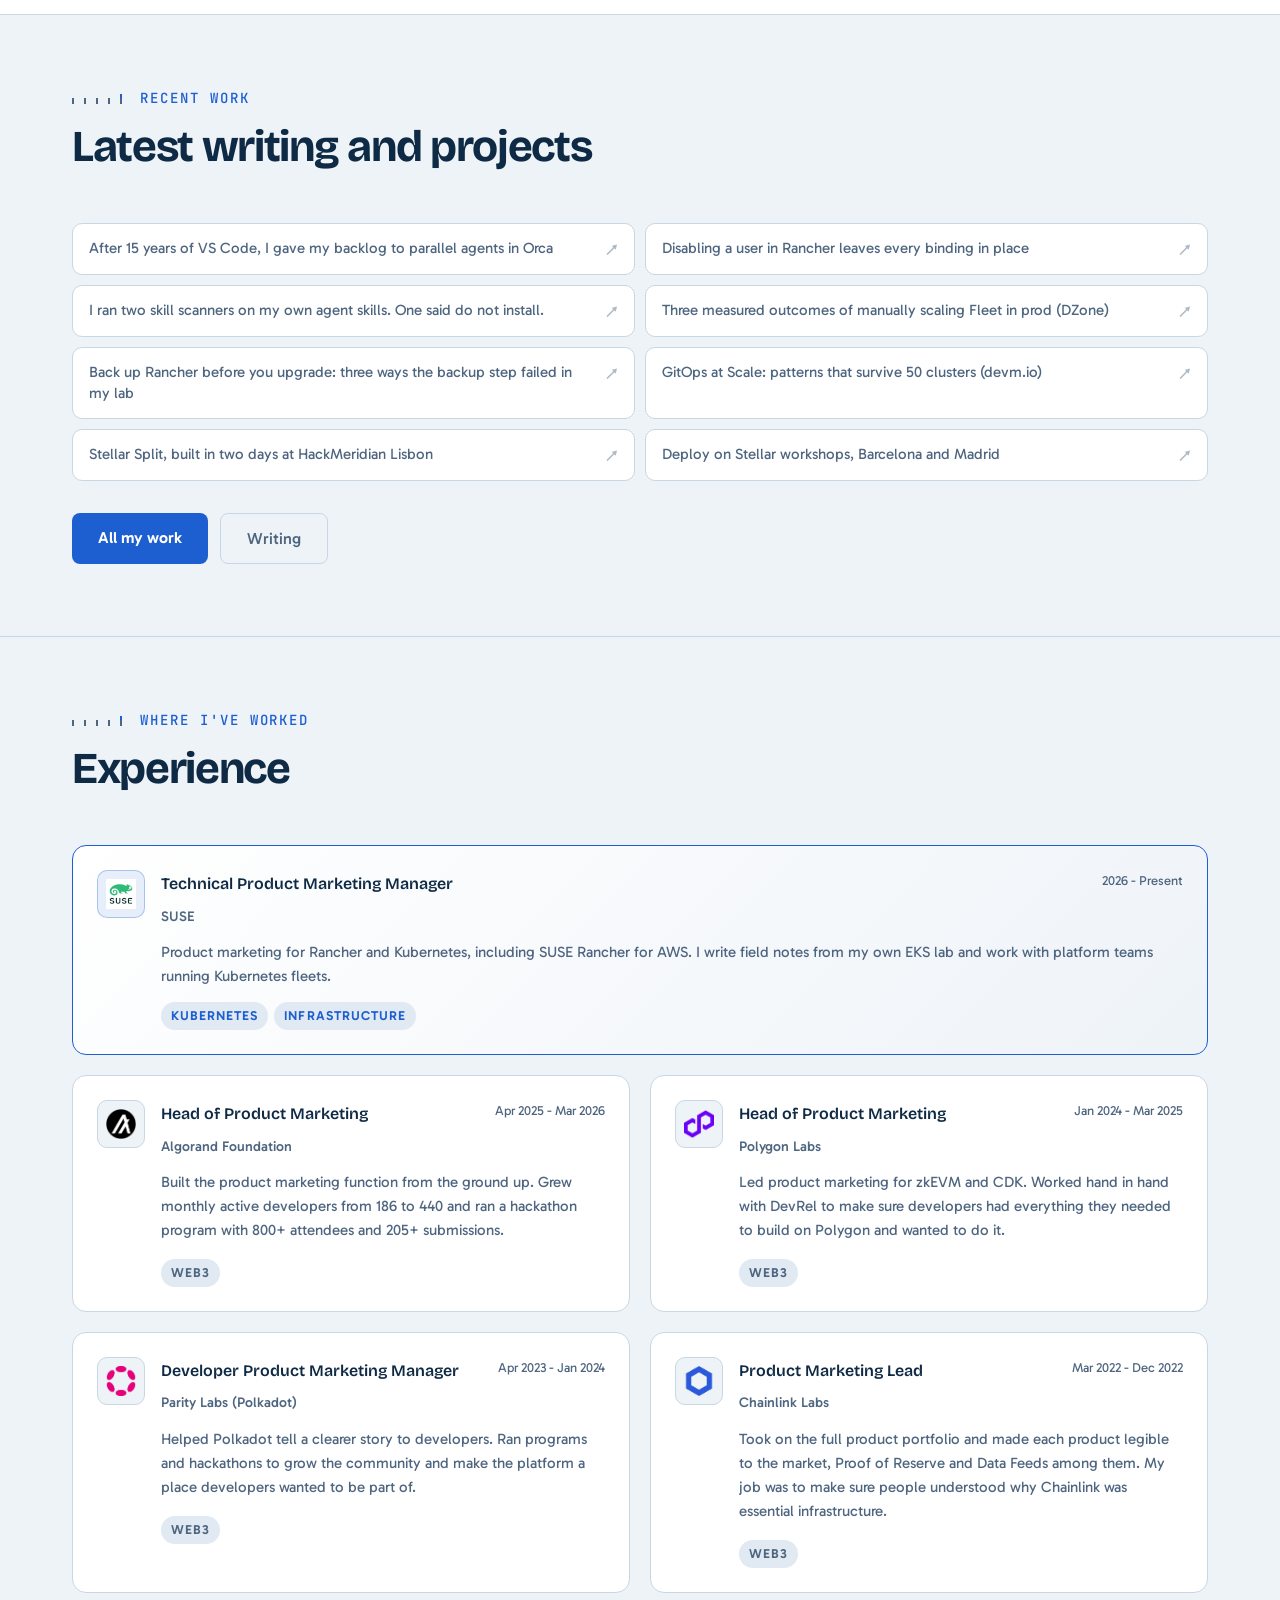
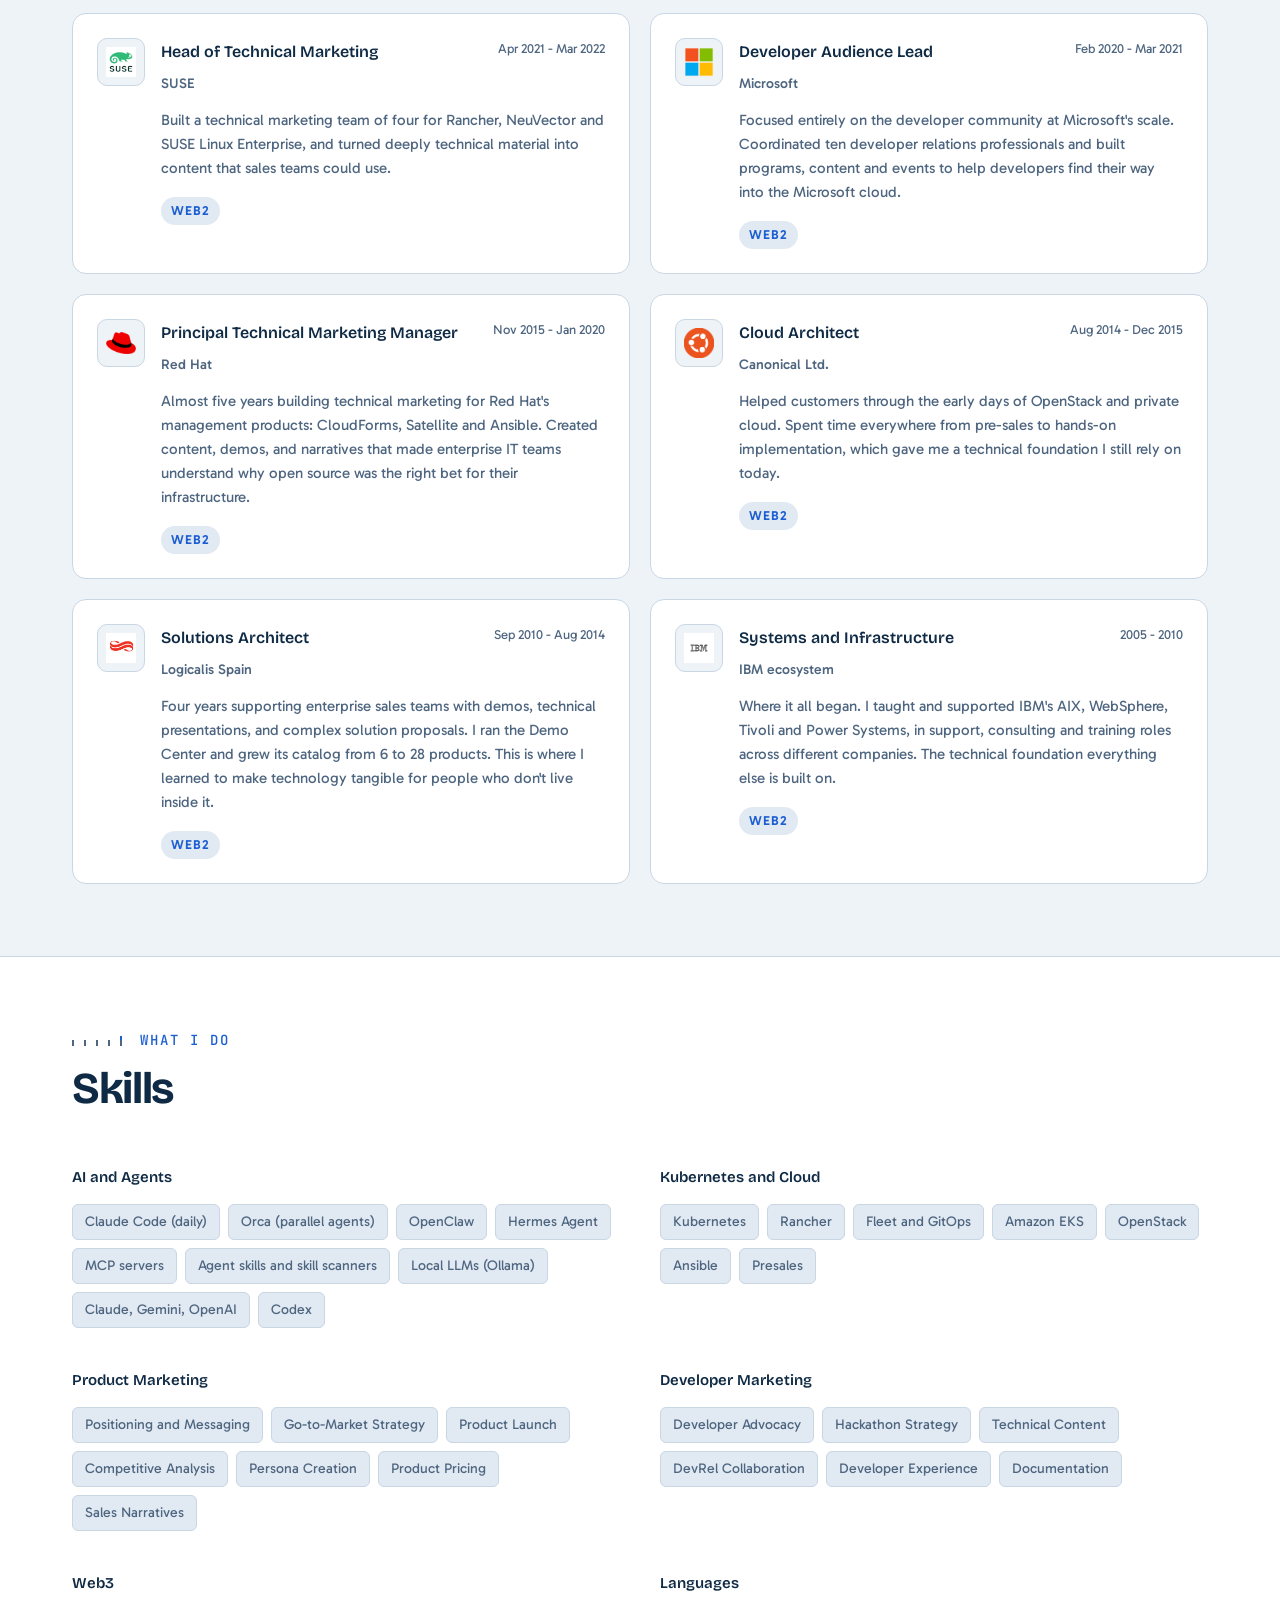
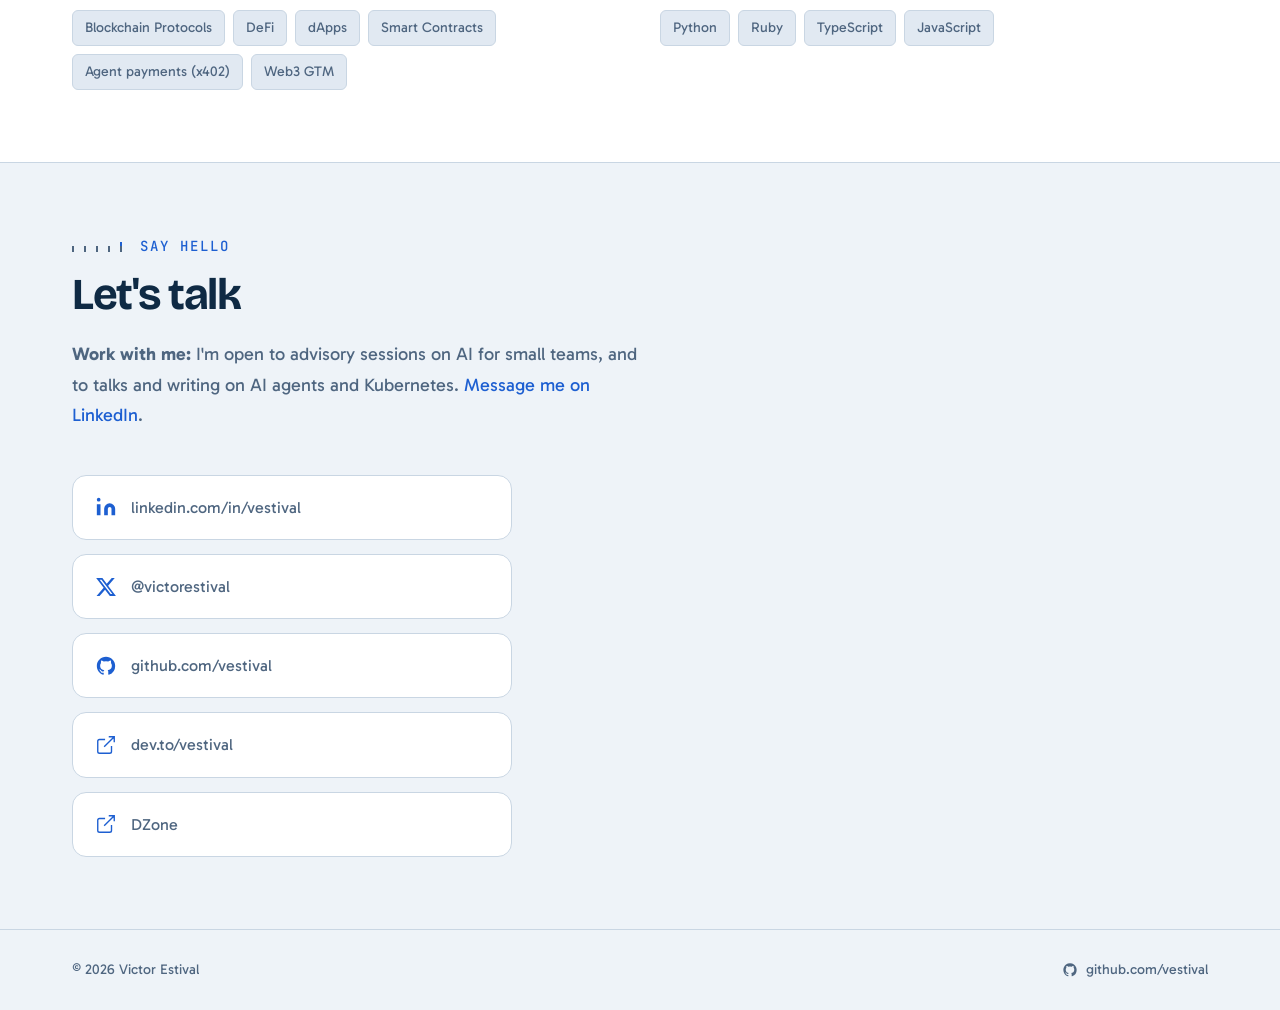
==== commit 8a02a401: "Hero card shows the career numbers instead of the token measurement 20+ years in enterprise infrastr" ====
--- a/index.html
+++ b/index.html
@@ -71,15 +71,16 @@
           </div>
           <p class="hx-start">Starting with AI and not sure where to begin? <a href="#ai-teams">Start here</a></p>
         </div>
-        <aside class="hx-measure" aria-label="Latest measurement">
-          <p class="hx-measure-label">Latest measurement</p>
-          <div class="hx-number-wrap">
-            <span class="hx-number">&minus;20%</span>
-            <svg class="hx-circle" viewBox="0 0 300 140" preserveAspectRatio="none" aria-hidden="true"><path d="M150 8 C 240 6, 296 34, 292 72 C 288 114, 220 134, 140 132 C 60 130, 6 108, 8 70 C 10 34, 70 10, 168 14" fill="none" stroke="currentColor" stroke-width="5" stroke-linecap="round"/></svg>
-          </div>
-          <p class="hx-unit">TOKEN USE &middot; MY OWN SETUP &middot; NOV 2026</p>
+        <aside class="hx-measure" aria-label="By the numbers">
+          <div class="hx-stat">
+            <div class="hx-number-wrap"><span class="hx-number">20+</span><svg class="hx-circle" viewBox="0 0 300 140" preserveAspectRatio="none" aria-hidden="true"><path d="M150 8 C 240 6, 296 34, 292 72 C 288 114, 220 134, 140 132 C 60 130, 6 108, 8 70 C 10 34, 70 10, 168 14" fill="none" stroke="currentColor" stroke-width="5" stroke-linecap="round"/></svg></div>
+            <p class="hx-unit">Years in enterprise infrastructure</p>
+          </div>
           <div class="hx-ruler" aria-hidden="true"><i></i><i></i><i></i><i></i><i></i><i></i><i></i><i></i><i class="on"></i><i></i><i></i><i></i><i></i><i></i><i></i></div>
-          <p class="hx-caption">Two token-saving plugins and one session per task. Same work, about a fifth fewer tokens.</p>
+          <div class="hx-stat-row">
+            <div class="hx-stat"><span class="hx-number hx-number-sm">11</span><p class="hx-unit">Years in technical marketing</p></div>
+            <div class="hx-stat"><span class="hx-number hx-number-sm">6,300+</span><p class="hx-unit">Followers on LinkedIn</p></div>
+          </div>
         </aside>
       </div>
       <div class="hx-byline">
@@ -167,20 +168,6 @@
             with Orca as my current test bench. Views on this site are my own.
           </p>
         </div>
-        <div class="about-numbers">
-          <div class="number-card">
-            <span class="big-num">20+</span>
-            <span class="num-label">Years in enterprise infrastructure</span>
-          </div>
-          <div class="number-card">
-            <span class="big-num">11</span>
-            <span class="num-label">Years in technical marketing</span>
-          </div>
-          <div class="number-card">
-            <span class="big-num">6,300+</span>
-            <span class="num-label">Followers on LinkedIn</span>
-          </div>
-        </div>
       </div>
     </div>
   </section>
--- a/style.css
+++ b/style.css
@@ -1020,3 +1020,9 @@
 
 .lang-switch { font-family: var(--font-mono); font-weight: 500; font-size: 14px; letter-spacing: .08em; color: var(--text); text-decoration: none; padding: 6px 10px; border: 1px solid var(--border); border-radius: 8px; }
 .lang-switch:hover { border-color: var(--accent); color: var(--accent); }
+
+.hx-stat-row { display: grid; grid-template-columns: 1fr 1fr; gap: 20px; }
+.hx-number-sm { font-size: clamp(48px, 4.6vw, 68px); }
+.hx-stat .hx-unit { font-size: 13px; margin-top: 6px; line-height: 1.4; }
+.hx-measure .hx-number-wrap { margin: 0 0 4px; }
+#about .about-grid { grid-template-columns: 1fr; max-width: 820px; }
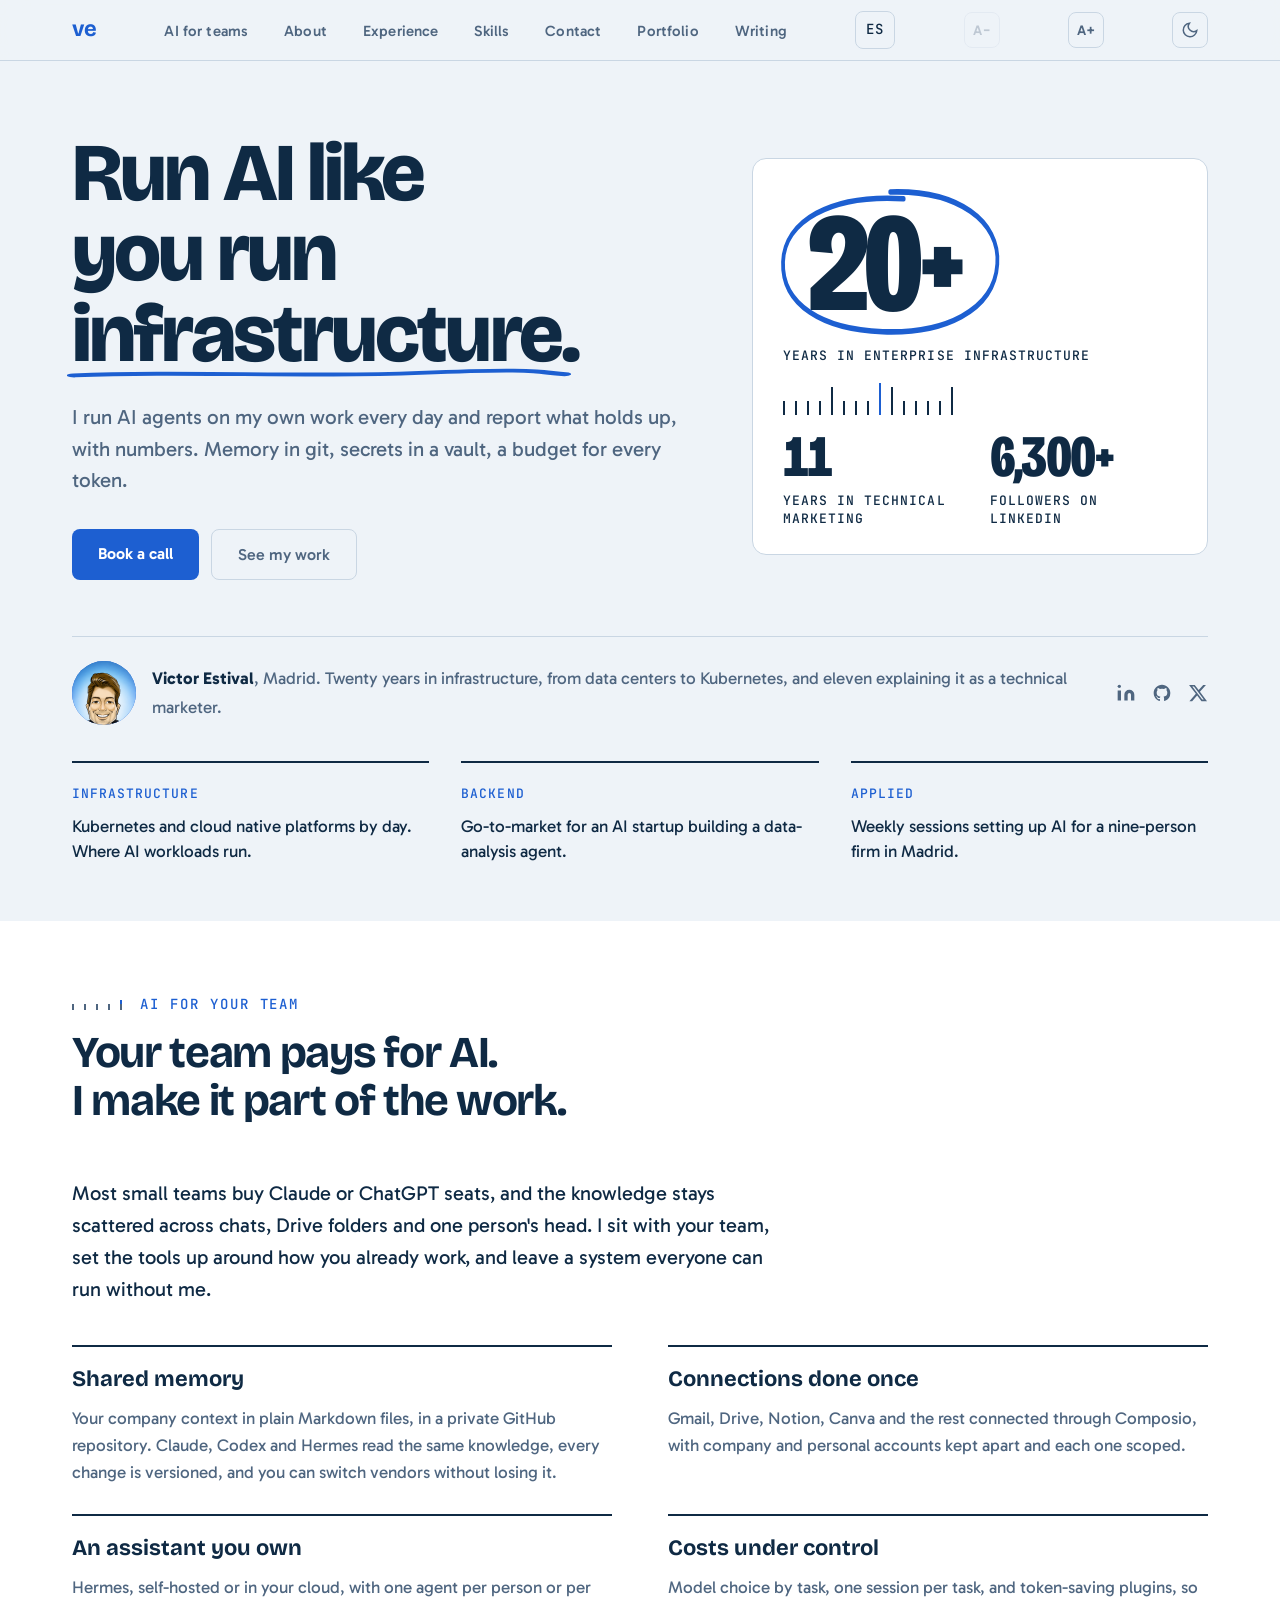
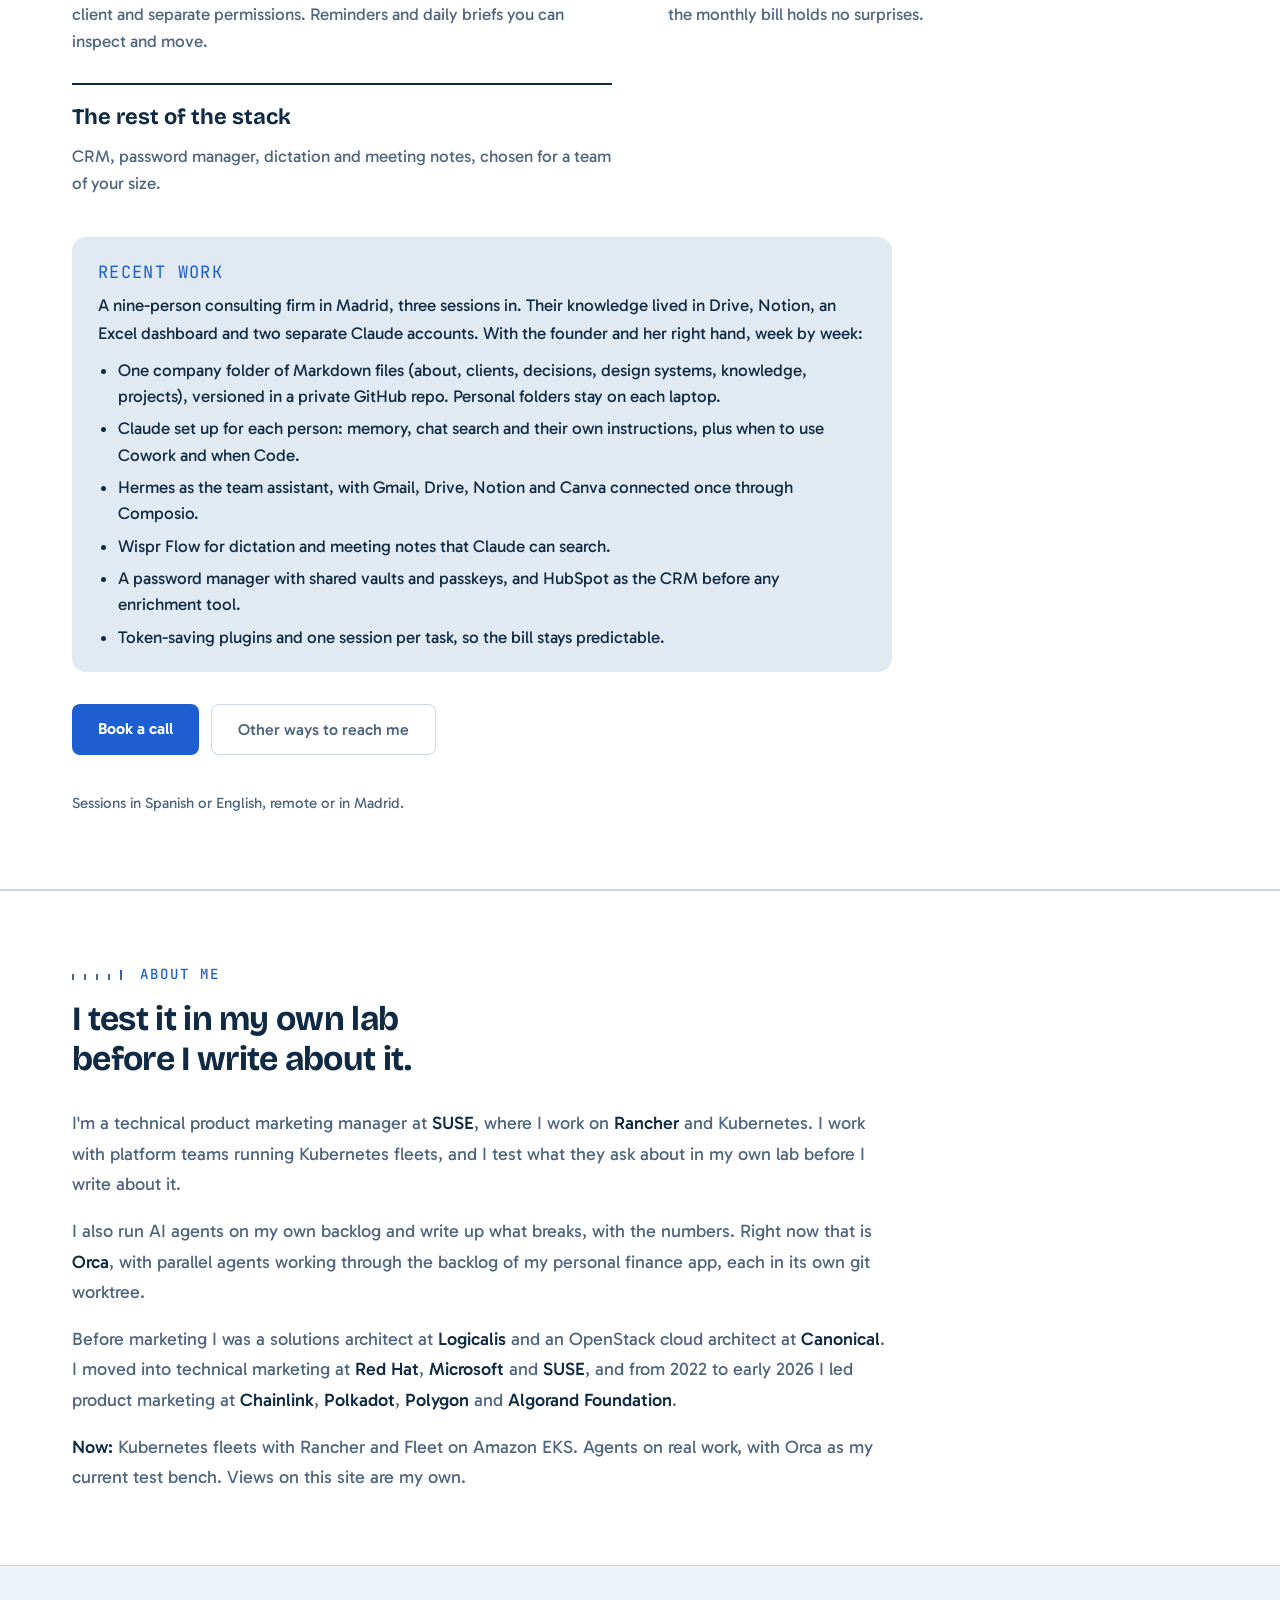
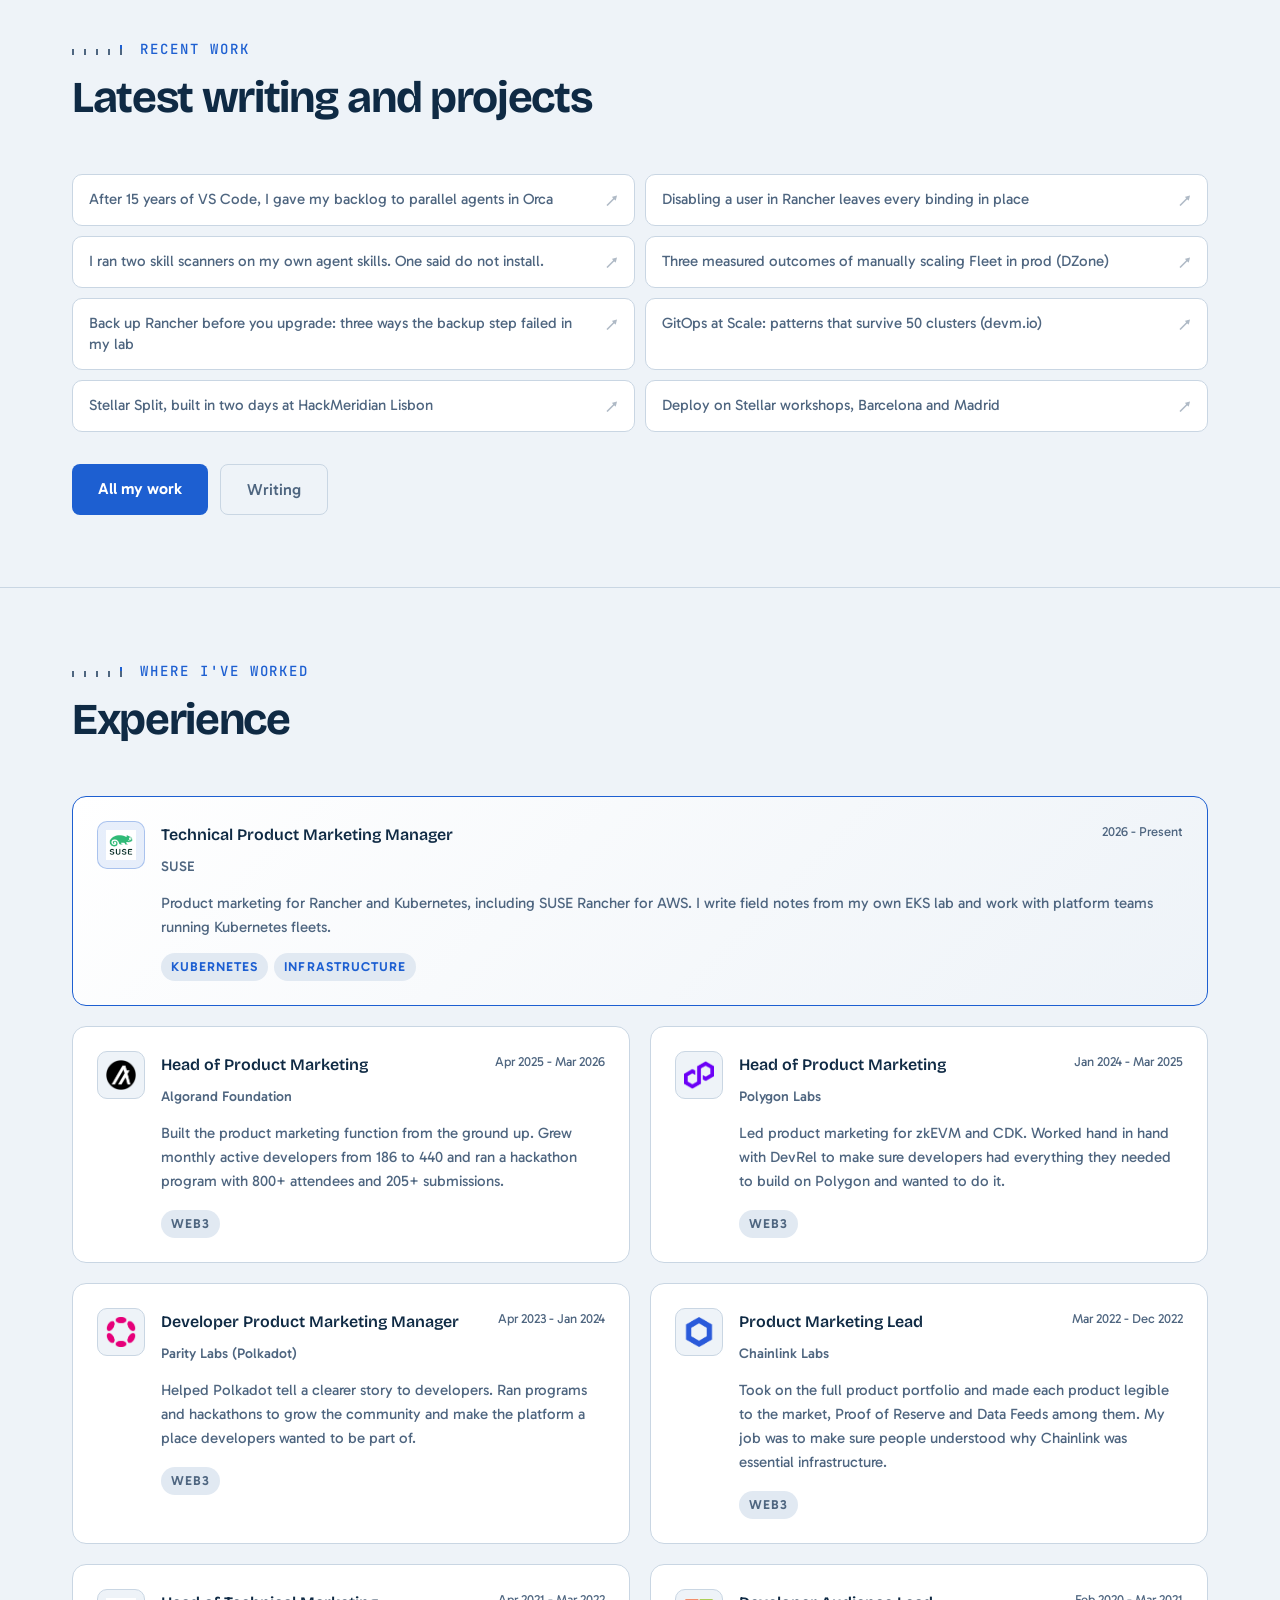
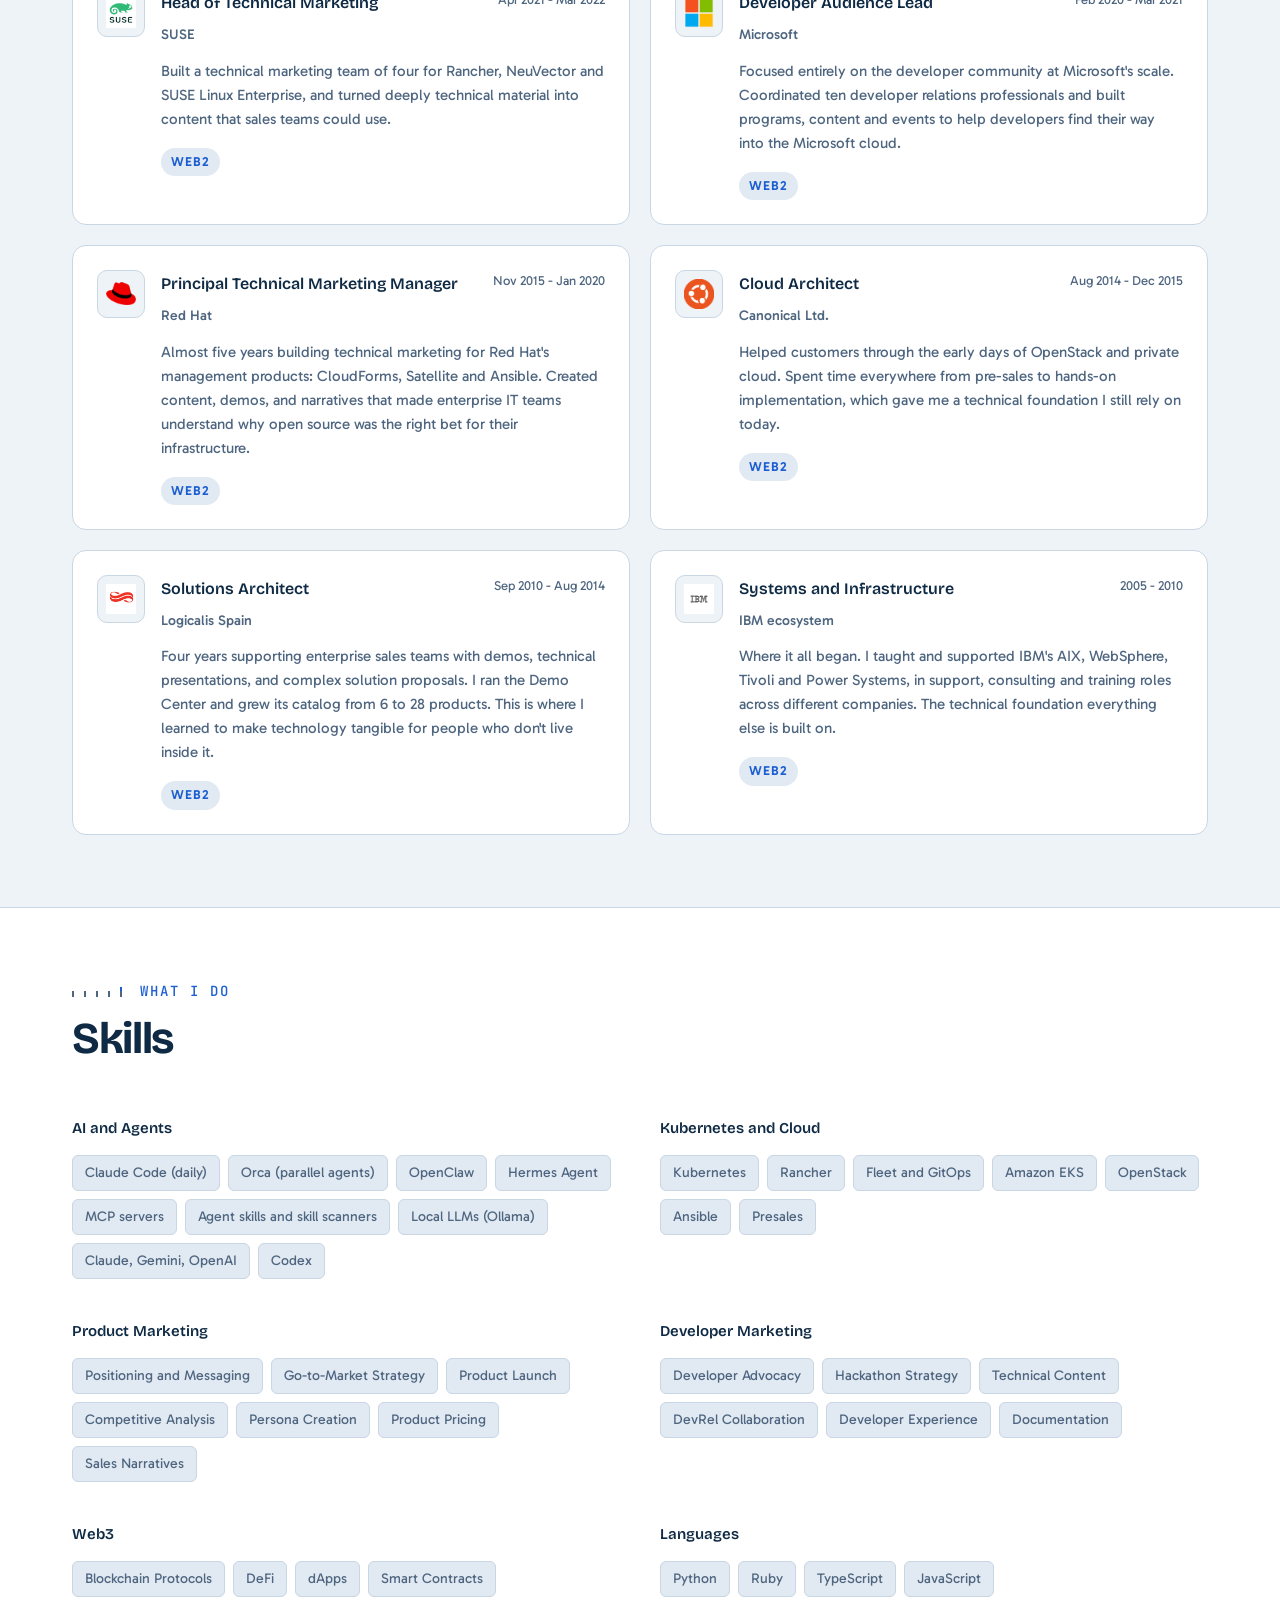
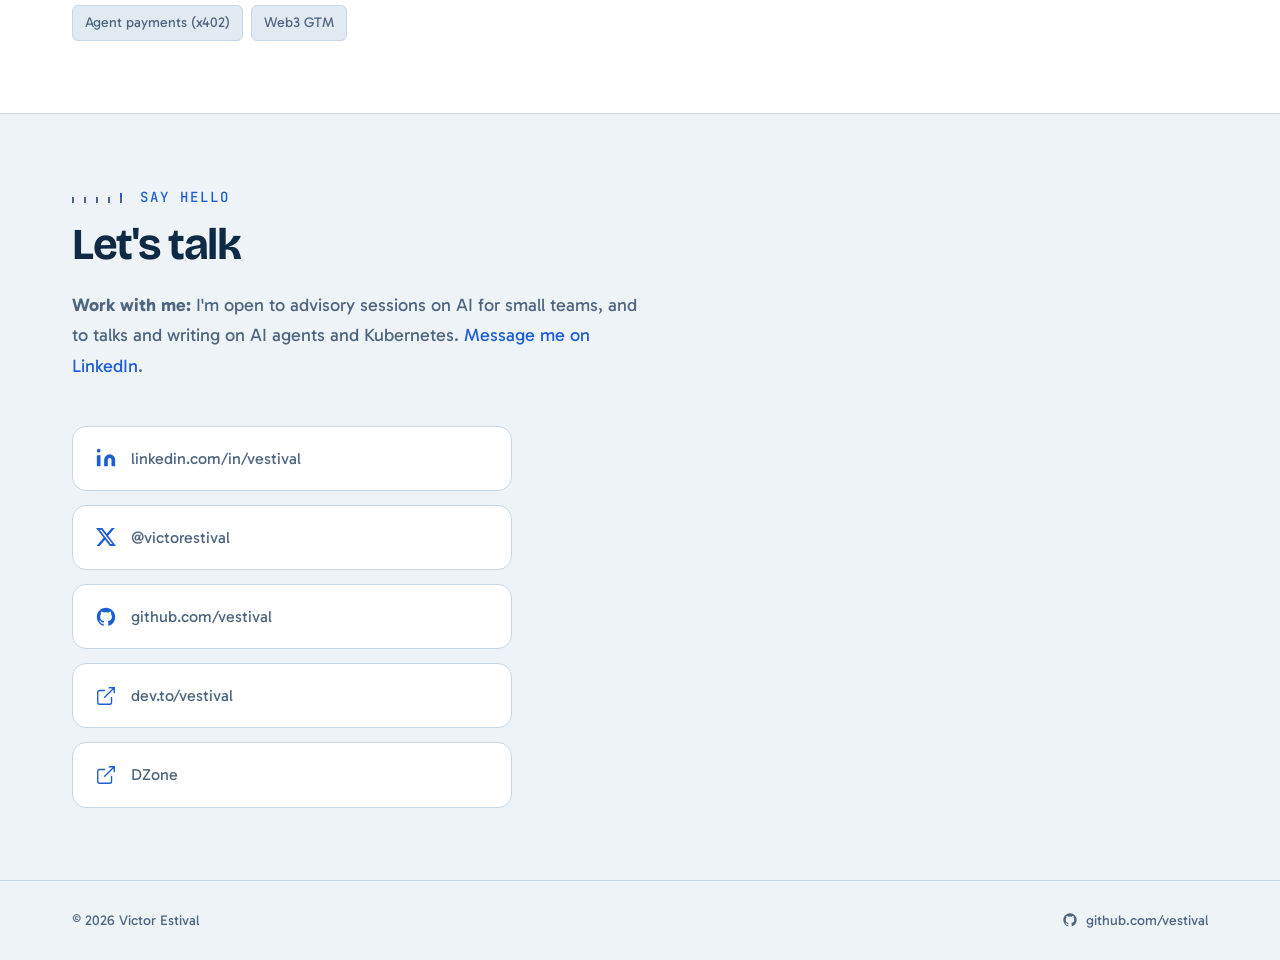
==== commit d6931746: "Hero buttons: Book a call and See my work; drop the 20% token claim" ====
--- a/index.html
+++ b/index.html
@@ -66,10 +66,9 @@
           <h1 class="hx-title">Run AI like you run <span class="hx-mark">infrastructure</span>.</h1>
           <p class="hx-sub">I run AI agents on my own work every day and report what holds up, with numbers. Memory in git, secrets in a vault, a budget for every token.</p>
           <div class="hx-cta">
-            <a href="#ai-teams" class="btn-primary">How I set up AI for teams</a>
-            <a href="/writing/" class="btn-outline">Read the field reports</a>
-          </div>
-          <p class="hx-start">Starting with AI and not sure where to begin? <a href="#ai-teams">Start here</a></p>
+            <a href="https://app.reclaim.ai/m/victore/flexible-quick-meeting" target="_blank" rel="noopener" class="btn-primary">Book a call</a>
+            <a href="portfolio.html" class="btn-outline">See my work</a>
+          </div>
         </div>
         <aside class="hx-measure" aria-label="By the numbers">
           <div class="hx-stat">
@@ -116,7 +115,7 @@
         <div><dt>Shared memory</dt><dd>Your company context in plain Markdown files, in a private GitHub repository. Claude, Codex and Hermes read the same knowledge, every change is versioned, and you can switch vendors without losing it.</dd></div>
         <div><dt>Connections done once</dt><dd>Gmail, Drive, Notion, Canva and the rest connected through Composio, with company and personal accounts kept apart and each one scoped.</dd></div>
         <div><dt>An assistant you own</dt><dd>Hermes, self-hosted or in your cloud, with one agent per person or per client and separate permissions. Reminders and daily briefs you can inspect and move.</dd></div>
-        <div><dt>Costs under control</dt><dd>Model choice by task, one session per task, and token-saving plugins. The same setup cut my own token use by about 20%.</dd></div>
+        <div><dt>Costs under control</dt><dd>Model choice by task, one session per task, and token-saving plugins, so the monthly bill holds no surprises.</dd></div>
         <div><dt>The rest of the stack</dt><dd>CRM, password manager, dictation and meeting notes, chosen for a team of your size.</dd></div>
       </dl>
       <div class="ai-case">
